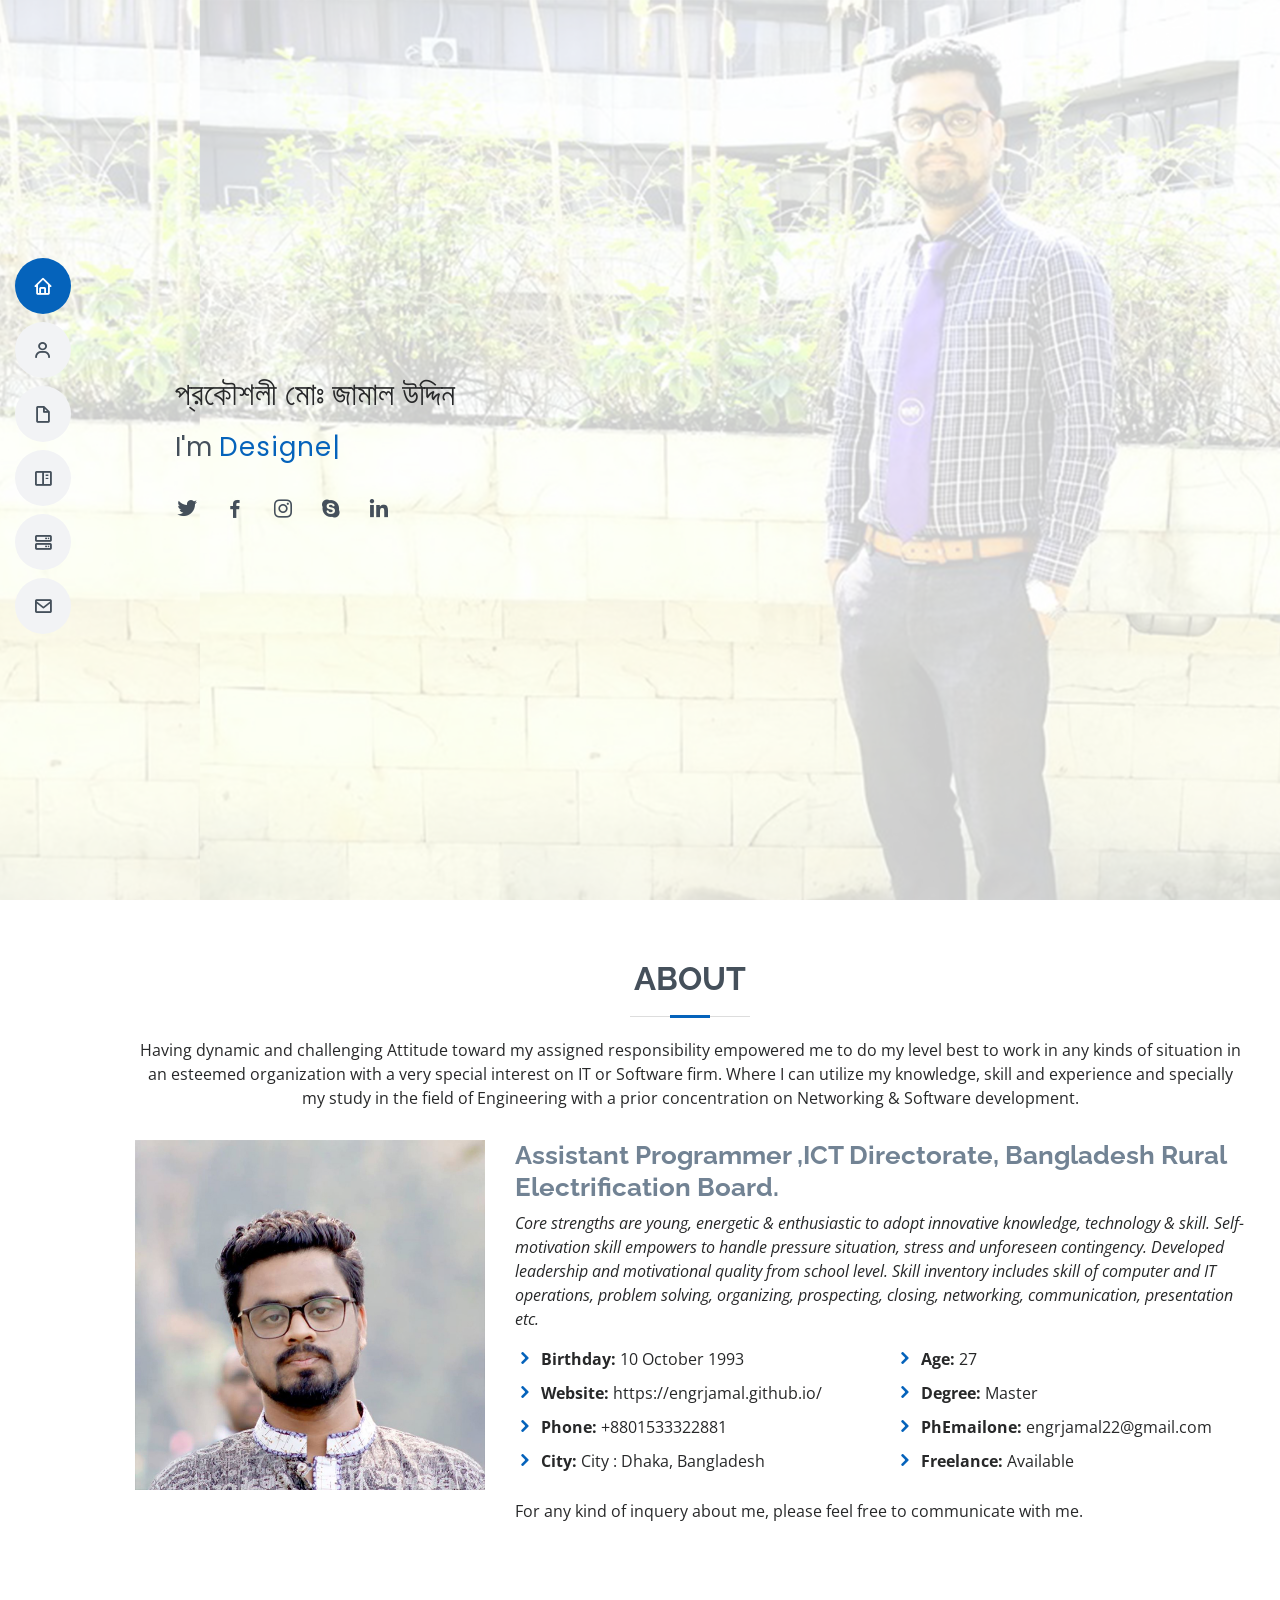
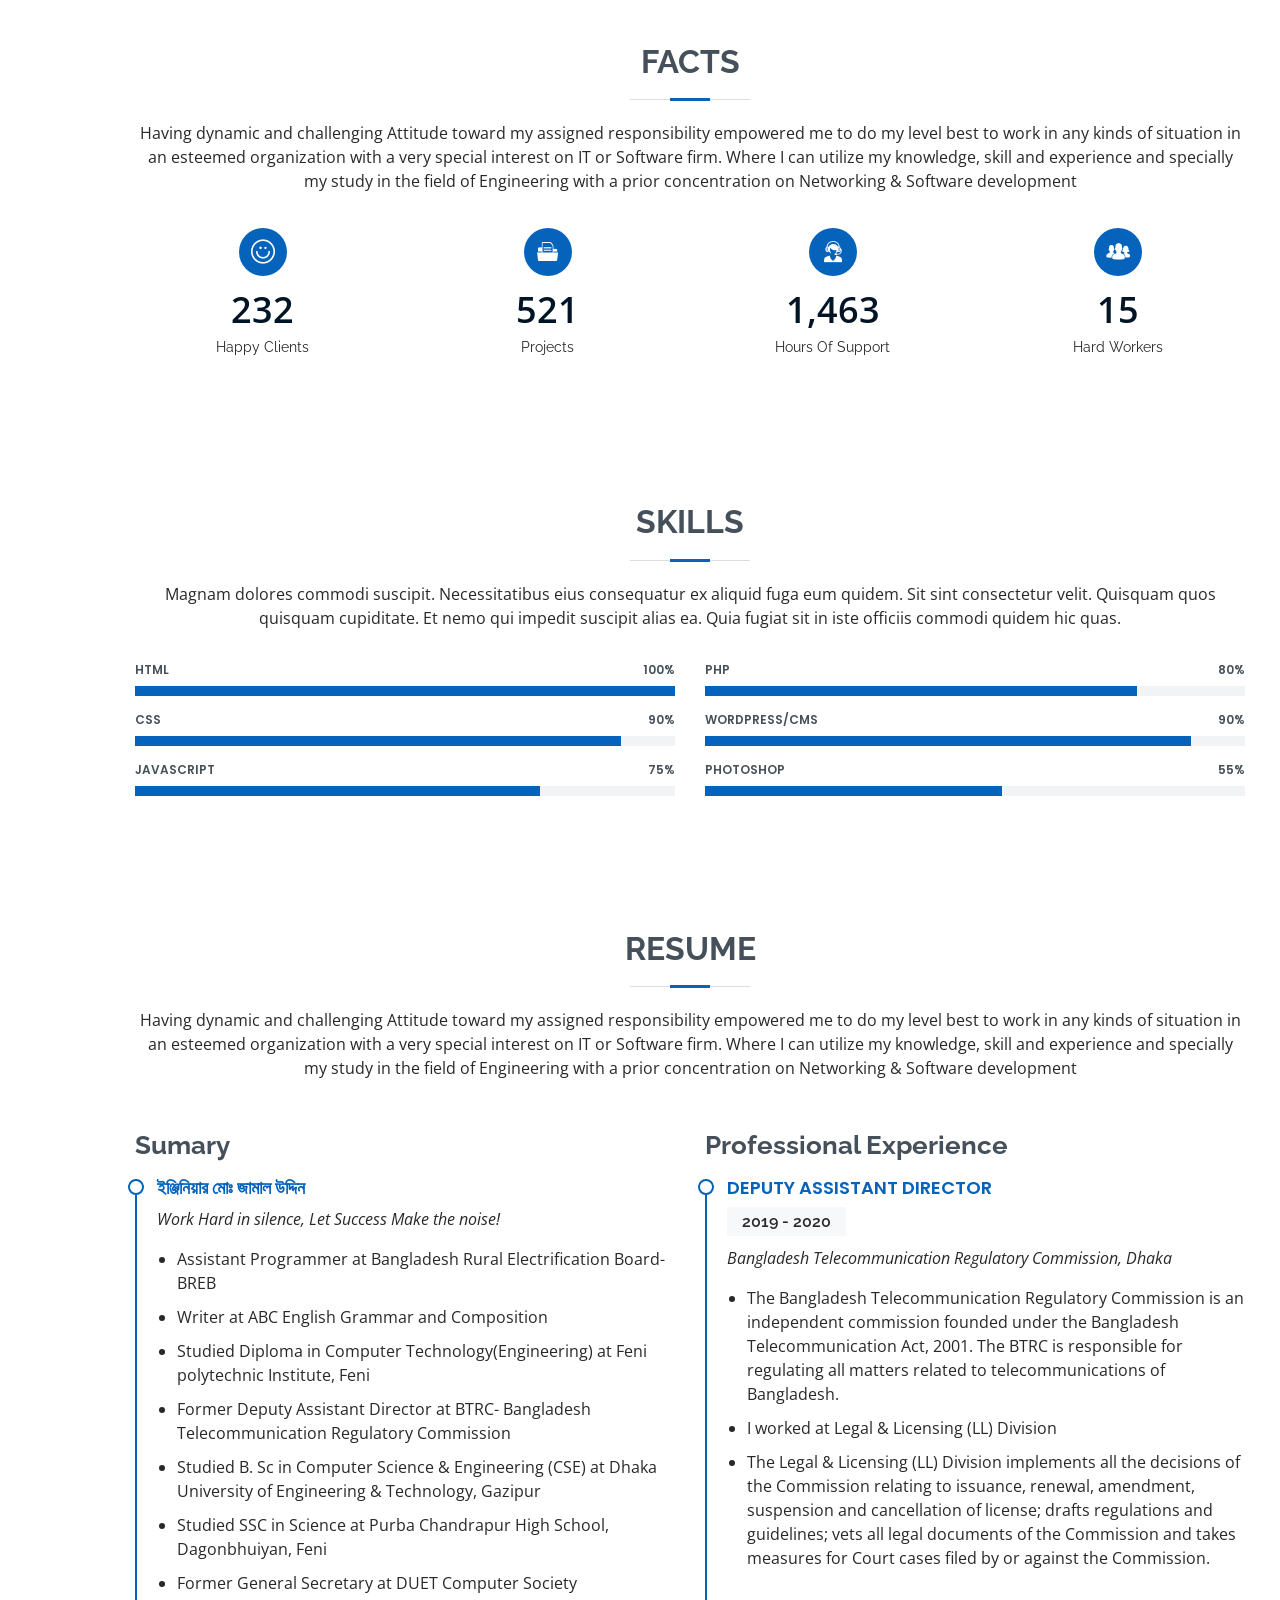
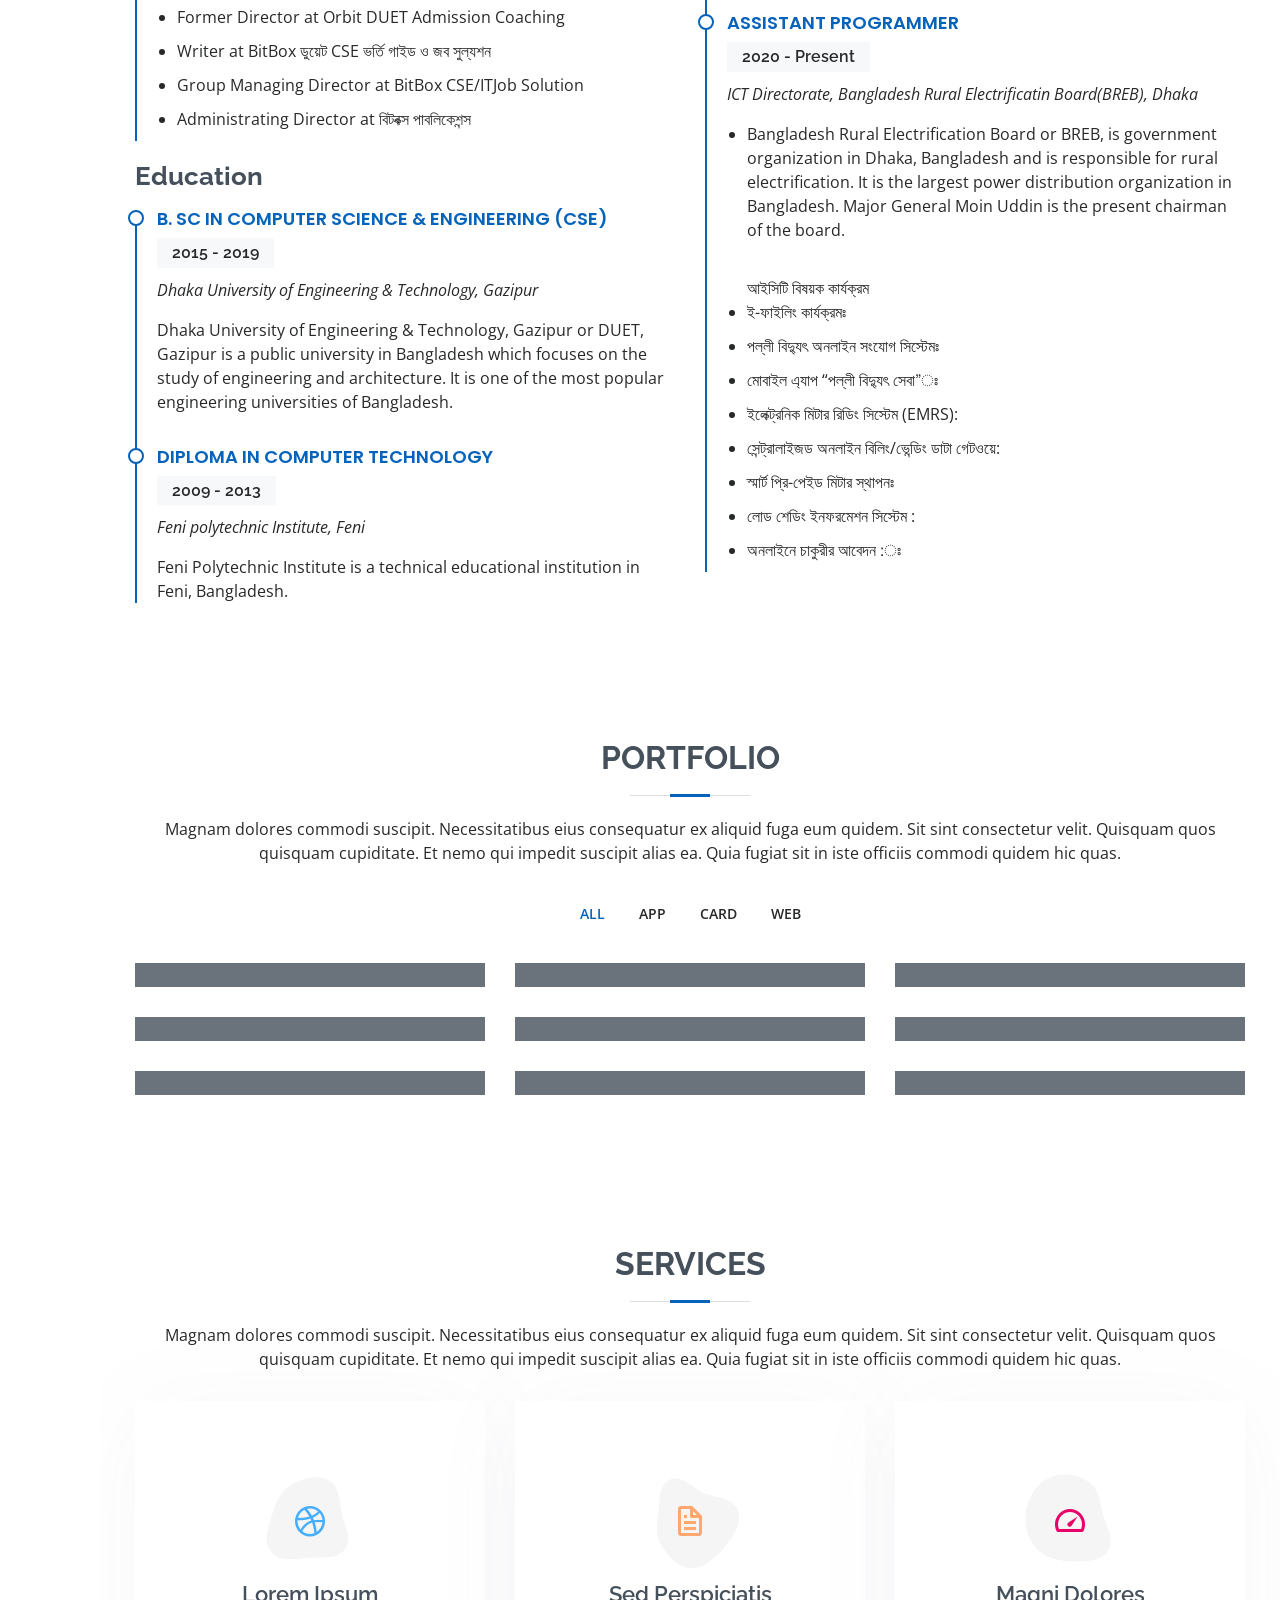
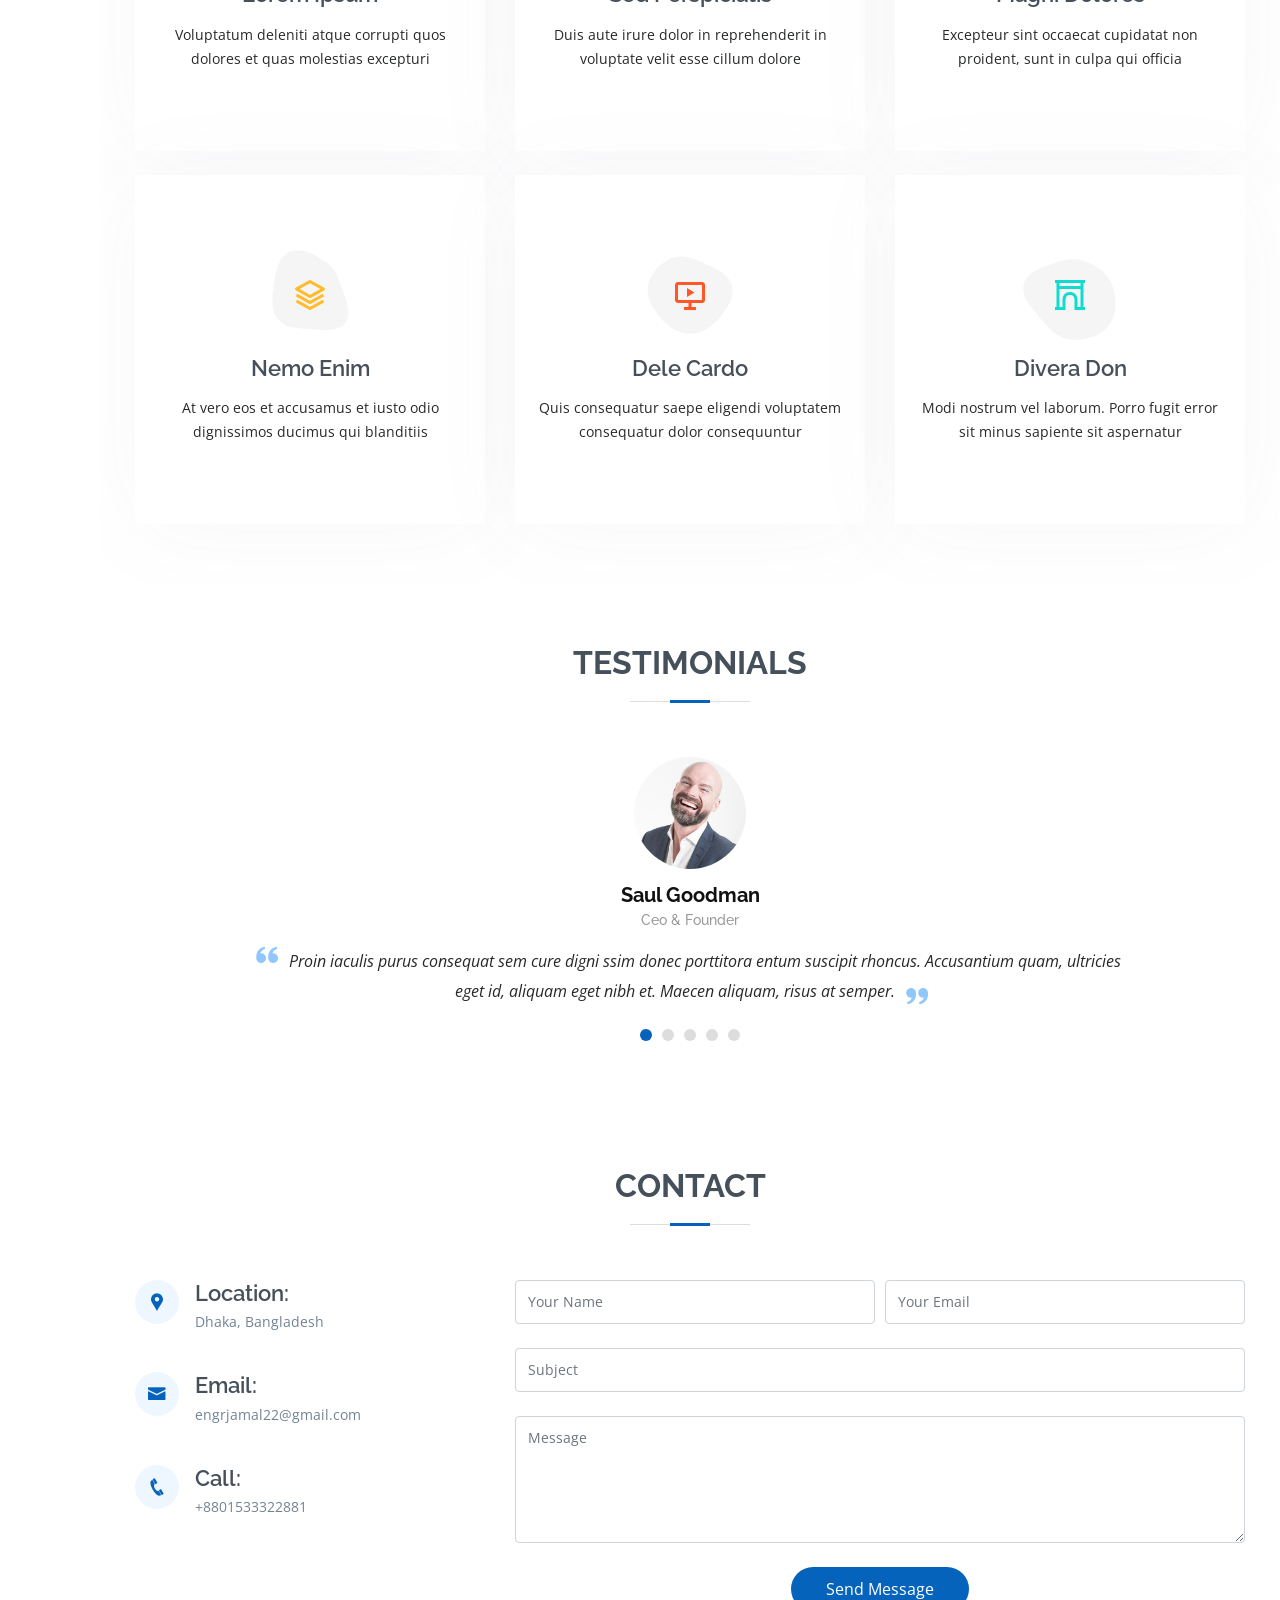
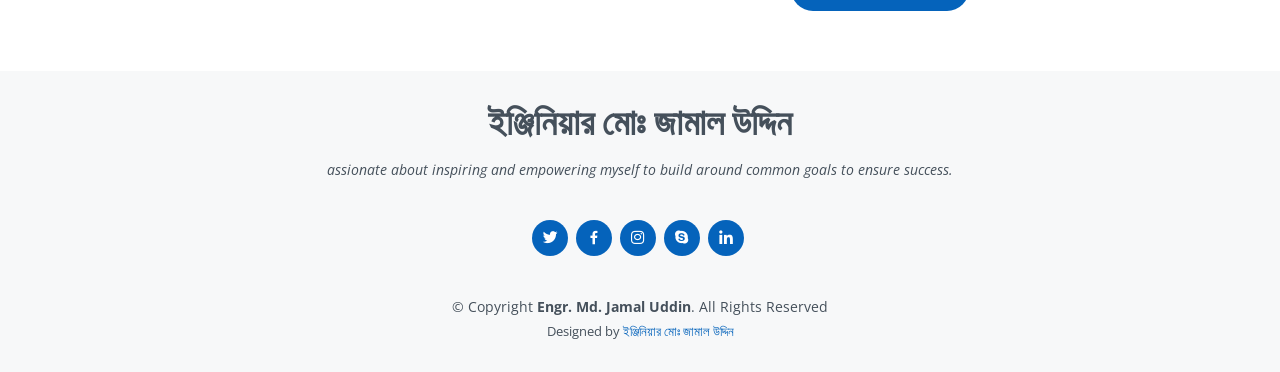
==== index.html @ 448bac13 "Update index.html" ====
<!DOCTYPE html>
<html lang="en">

<head>
  <meta charset="utf-8">
  <meta content="width=device-width, initial-scale=1.0" name="viewport">

  <title>Engr. Md Jamal Uddin</title>
  <meta content="" name="descriptison">
  <meta content="" name="keywords">

  <!-- Favicons -->
  <link href="assets/img/favicon.png" rel="icon">
  <link href="assets/img/apple-touch-icon.png" rel="apple-touch-icon">

  <!-- Google Fonts -->
  <link href="https://fonts.googleapis.com/css?family=Open+Sans:300,300i,400,400i,600,600i,700,700i|Raleway:300,300i,400,400i,500,500i,600,600i,700,700i|Poppins:300,300i,400,400i,500,500i,600,600i,700,700i" rel="stylesheet">

  <!-- Vendor CSS Files -->
  <link href="assets/vendor/bootstrap/css/bootstrap.min.css" rel="stylesheet">
  <link href="assets/vendor/icofont/icofont.min.css" rel="stylesheet">
  <link href="assets/vendor/boxicons/css/boxicons.min.css" rel="stylesheet">
  <link href="assets/vendor/venobox/venobox.css" rel="stylesheet">
  <link href="assets/vendor/owl.carousel/assets/owl.carousel.min.css" rel="stylesheet">
  <link href="assets/vendor/aos/aos.css" rel="stylesheet">

  <!-- Template Main CSS File -->
  <link href="assets/css/style.css" rel="stylesheet">

  <!-- =======================================================
  * Template Name: MyResume - v2.0.0
  * Template URL: https://bootstrapmade.com/free-html-bootstrap-template-my-resume/
  * Author: BootstrapMade.com
  * License: https://bootstrapmade.com/license/
  ======================================================== -->
</head>

<body>

  <!-- ======= Mobile nav toggle button ======= -->
  <button type="button" class="mobile-nav-toggle d-xl-none"><i class="icofont-navigation-menu"></i></button>

  <!-- ======= Header ======= -->
  <header id="header" class="d-flex flex-column justify-content-center">

    <nav class="nav-menu">
      <ul>
        <li class="active"><a href="#hero"><i class="bx bx-home"></i> <span>Home</span></a></li>
        <li><a href="#about"><i class="bx bx-user"></i> <span>About</span></a></li>
        <li><a href="#resume"><i class="bx bx-file-blank"></i> <span>Resume</span></a></li>
        <li><a href="#portfolio"><i class="bx bx-book-content"></i> <span>Portfolio</span></a></li>
        <li><a href="#services"><i class="bx bx-server"></i> <span>Services</span></a></li>
        <li><a href="#contact"><i class="bx bx-envelope"></i> <span>Contact</span></a></li>
      </ul>
    </nav><!-- .nav-menu -->

  </header><!-- End Header -->

  <!-- ======= Hero Section ======= -->
  <section id="hero" class="d-flex flex-column justify-content-center">
    <div class="container" data-aos="zoom-in" data-aos-delay="100">
      <h2>প্রকৌশলী মোঃ জামাল উদ্দিন</h2> 
      <p>I'm <span class="typed" data-typed-items="Designer, Developer, Freelancer, Writer"></span></p>
      <div class="social-links">
        <a href="#" class="twitter"><i class="bx bxl-twitter"></i></a>
        <a href="#" class="facebook"><i class="bx bxl-facebook"></i></a>
        <a href="#" class="instagram"><i class="bx bxl-instagram"></i></a>
        <a href="#" class="google-plus"><i class="bx bxl-skype"></i></a>
        <a href="#" class="linkedin"><i class="bx bxl-linkedin"></i></a>
      </div>
    </div>
  </section><!-- End Hero -->

  <main id="main">

    <!-- ======= About Section ======= -->
    <section id="about" class="about">
      <div class="container" data-aos="fade-up">

        <div class="section-title">
          <h2>About</h2>
          <p>Having dynamic and challenging Attitude toward my assigned responsibility empowered me to do my level best to work in any kinds of situation in an esteemed organization with a very special interest on IT or Software firm. Where I can utilize my knowledge, skill and experience and specially my study in the field of Engineering with a prior concentration on Networking & Software development.</p>
        </div>

        <div class="row">
          <div class="col-lg-4">
            <img src="assets/img/profile-img.jpg" class="img-fluid" alt="">
          </div>
          <div class="col-lg-8 pt-4 pt-lg-0 content">
            <h3>Assistant Programmer ,ICT Directorate, Bangladesh Rural Electrification Board.</h3>
            <p class="font-italic">
              Core strengths are young, energetic & enthusiastic to adopt innovative knowledge, technology & skill. Self-motivation skill empowers to handle pressure situation, stress and unforeseen contingency. Developed leadership and motivational quality from school level. Skill inventory includes skill of computer and IT operations, problem solving, organizing, prospecting, closing, networking, communication, presentation etc.
            </p>
            <div class="row">
              <div class="col-lg-6">
                <ul>
                  <li><i class="icofont-rounded-right"></i> <strong>Birthday:</strong> 10 October 1993</li>
                  <li><i class="icofont-rounded-right"></i> <strong>Website:</strong> https://engrjamal.github.io/</li>
                  <li><i class="icofont-rounded-right"></i> <strong>Phone:</strong> +8801533322881</li>
                  <li><i class="icofont-rounded-right"></i> <strong>City:</strong> City : Dhaka, Bangladesh</li>
                </ul>
              </div>
              <div class="col-lg-6">
                <ul>
                  <li><i class="icofont-rounded-right"></i> <strong>Age:</strong> 27</li>
                  <li><i class="icofont-rounded-right"></i> <strong>Degree:</strong> Master</li>
                  <li><i class="icofont-rounded-right"></i> <strong>PhEmailone:</strong> engrjamal22@gmail.com</li>
                  <li><i class="icofont-rounded-right"></i> <strong>Freelance:</strong> Available</li>
                </ul>
              </div>
            </div>
            <p>
              For any kind of inquery about me, please feel free to communicate with me.
            </p>
          </div>
        </div>

      </div>
    </section><!-- End About Section -->

    <!-- ======= Facts Section ======= -->
    <section id="facts" class="facts">
      <div class="container" data-aos="fade-up">

        <div class="section-title">
          <h2>Facts</h2>
          <p>Having dynamic and challenging Attitude toward my assigned responsibility empowered me to do my level best to work in any kinds of situation in an esteemed organization with a very special interest on IT or Software firm. Where I can utilize my knowledge, skill and experience and specially my study in the field of Engineering with a prior concentration on Networking & Software development</p>
        </div>

        <div class="row">

          <div class="col-lg-3 col-md-6">
            <div class="count-box">
              <i class="icofont-simple-smile"></i>
              <span data-toggle="counter-up">232</span>
              <p>Happy Clients</p>
            </div>
          </div>

          <div class="col-lg-3 col-md-6 mt-5 mt-md-0">
            <div class="count-box">
              <i class="icofont-document-folder"></i>
              <span data-toggle="counter-up">521</span>
              <p>Projects</p>
            </div>
          </div>

          <div class="col-lg-3 col-md-6 mt-5 mt-lg-0">
            <div class="count-box">
              <i class="icofont-live-support"></i>
              <span data-toggle="counter-up">1,463</span>
              <p>Hours Of Support</p>
            </div>
          </div>

          <div class="col-lg-3 col-md-6 mt-5 mt-lg-0">
            <div class="count-box">
              <i class="icofont-users-alt-5"></i>
              <span data-toggle="counter-up">15</span>
              <p>Hard Workers</p>
            </div>
          </div>

        </div>

      </div>
    </section><!-- End Facts Section -->

    <!-- ======= Skills Section ======= -->
    <section id="skills" class="skills section-bg">
      <div class="container" data-aos="fade-up">

        <div class="section-title">
          <h2>Skills</h2>
          <p>Magnam dolores commodi suscipit. Necessitatibus eius consequatur ex aliquid fuga eum quidem. Sit sint consectetur velit. Quisquam quos quisquam cupiditate. Et nemo qui impedit suscipit alias ea. Quia fugiat sit in iste officiis commodi quidem hic quas.</p>
        </div>

        <div class="row skills-content">

          <div class="col-lg-6">

            <div class="progress">
              <span class="skill">HTML <i class="val">100%</i></span>
              <div class="progress-bar-wrap">
                <div class="progress-bar" role="progressbar" aria-valuenow="100" aria-valuemin="0" aria-valuemax="100"></div>
              </div>
            </div>

            <div class="progress">
              <span class="skill">CSS <i class="val">90%</i></span>
              <div class="progress-bar-wrap">
                <div class="progress-bar" role="progressbar" aria-valuenow="90" aria-valuemin="0" aria-valuemax="100"></div>
              </div>
            </div>

            <div class="progress">
              <span class="skill">JavaScript <i class="val">75%</i></span>
              <div class="progress-bar-wrap">
                <div class="progress-bar" role="progressbar" aria-valuenow="75" aria-valuemin="0" aria-valuemax="100"></div>
              </div>
            </div>

          </div>

          <div class="col-lg-6">

            <div class="progress">
              <span class="skill">PHP <i class="val">80%</i></span>
              <div class="progress-bar-wrap">
                <div class="progress-bar" role="progressbar" aria-valuenow="80" aria-valuemin="0" aria-valuemax="100"></div>
              </div>
            </div>

            <div class="progress">
              <span class="skill">WordPress/CMS <i class="val">90%</i></span>
              <div class="progress-bar-wrap">
                <div class="progress-bar" role="progressbar" aria-valuenow="90" aria-valuemin="0" aria-valuemax="100"></div>
              </div>
            </div>

            <div class="progress">
              <span class="skill">Photoshop <i class="val">55%</i></span>
              <div class="progress-bar-wrap">
                <div class="progress-bar" role="progressbar" aria-valuenow="55" aria-valuemin="0" aria-valuemax="100"></div>
              </div>
            </div>

          </div>

        </div>

      </div>
    </section><!-- End Skills Section -->

    <!-- ======= Resume Section ======= -->
    <section id="resume" class="resume">
      <div class="container" data-aos="fade-up">

        <div class="section-title">
          <h2>Resume</h2>
          <p>Having dynamic and challenging Attitude toward my assigned responsibility empowered me to do my level best to work in any kinds of situation in an esteemed organization with a very special interest on IT or Software firm. Where I can utilize my knowledge, skill and experience and specially my study in the field of Engineering with a prior concentration on Networking & Software development</p>
        </div>

        <div class="row">
          <div class="col-lg-6">
            <h3 class="resume-title">Sumary</h3>
            <div class="resume-item pb-0">
              <h4>ইঞ্জিনিয়ার মোঃ জামাল উদ্দিন</h4> 
              <p><em>Work Hard in silence, Let Success Make the noise!</em></p>
              <ul>
                <li>Assistant Programmer at Bangladesh Rural Electrification Board-BREB</li>
                <li>Writer at ABC English Grammar and Composition</li>
                <li>Studied Diploma in  Computer Technology(Engineering)  at Feni polytechnic Institute, Feni</li>
				  <li>Former Deputy Assistant Director at BTRC- Bangladesh Telecommunication Regulatory Commission</li>
                <li>Studied B. Sc in Computer Science & Engineering (CSE) at Dhaka University of Engineering & Technology, Gazipur</li>
				    <li>Studied SSC in  Science  at Purba Chandrapur High School, Dagonbhuiyan, Feni</li>
                <li>Former General Secretary at DUET Computer Society</li>
				  <li>Former Director at Orbit DUET Admission Coaching</li>
				  <li>Writer at BitBox ডুয়েট CSE ভর্তি গাইড ও জব সুল্যশন</li>
                <li>Group Managing Director at BitBox CSE/ITJob Solution</li>
                <li>Administrating Director at বিটবক্স পাবলিকেশন্স</li>
              </ul>
            </div>

            <h3 class="resume-title">Education</h3>
            <div class="resume-item">
              <h4>B. Sc in Computer Science & Engineering (CSE) </h4>
              <h5>2015 - 2019</h5>
              <p><em>Dhaka University of Engineering & Technology, Gazipur</em></p>
              <p>Dhaka University of Engineering & Technology, Gazipur or DUET, Gazipur is a public university in Bangladesh which focuses on the study of engineering and architecture. It is one of the most popular engineering universities of Bangladesh.</p>
            </div>
            <div class="resume-item">
              <h4>Diploma in  Computer Technology</h4>
              <h5>2009 - 2013</h5>
              <p><em>Feni polytechnic Institute, Feni</em></p>
              <p>Feni Polytechnic Institute is a technical educational institution in Feni, Bangladesh.</p>
            </div>
          </div>
          <div class="col-lg-6">
            <h3 class="resume-title">Professional Experience</h3>
            <div class="resume-item">
              <h4>Deputy Assistant Director</h4>
              <h5>2019 - 2020</h5>
              <p><em>Bangladesh Telecommunication Regulatory Commission, Dhaka </em></p>
              <ul>
                <li>The Bangladesh Telecommunication Regulatory Commission is an independent commission founded under the Bangladesh Telecommunication Act, 2001. The BTRC is responsible for regulating all matters related to telecommunications of Bangladesh.</li>
                <li>I worked at Legal & Licensing (LL) Division </li>
                <li>The Legal & Licensing (LL) Division implements all the decisions of the Commission relating to issuance, renewal, amendment, suspension and cancellation of license; drafts regulations and guidelines; vets all legal documents of the Commission and takes measures for Court cases filed by or against the Commission.</li>
               
              </ul>
            </div>
            <div class="resume-item">
              <h4>Assistant Programmer</h4>
              <h5>2020 - Present</h5>
              <p><em>ICT Directorate, Bangladesh Rural Electrificatin Board(BREB), Dhaka</em></p>
              <ul>
                <li>Bangladesh Rural Electrification Board or BREB, is government organization in Dhaka, Bangladesh and is responsible for rural electrification. It is the largest power distribution organization in Bangladesh. Major General Moin Uddin is the present chairman of the board.</li>
               <br>আইসিটি বিষয়ক কার্যক্রম
                <li>ই-ফাইলিং কার্যক্রমঃ</li>
                <li>পল্লী বিদ্যুৎ অনলাইন সংযোগ সিস্টেমঃ</li>
				  <li>মোবাইল এ্যাপ “পল্লী বিদ্যুৎ সেবা”ঃ</li>
                <li>ইলেক্ট্রনিক মিটার রিডিং সিস্টেম (EMRS):</li>
				  <li>সেন্ট্রালাইজড অনলাইন বিলিং/ভেন্ডিং ডাটা গেটওয়ে:</li>
                <li>স্মার্ট প্রি-পেইড মিটার স্থাপনঃ </li>
				  <li>লোড শেডিং ইনফরমেশন সিস্টেম :</li>
                <li>অনলাইনে চাকুরীর আবেদন :ঃ</li>
              </ul>
            </div>
          </div>
        </div>

      </div>
    </section><!-- End Resume Section -->

    <!-- ======= Portfolio Section ======= -->
    <section id="portfolio" class="portfolio section-bg">
      <div class="container" data-aos="fade-up">

        <div class="section-title">
          <h2>Portfolio</h2>
          <p>Magnam dolores commodi suscipit. Necessitatibus eius consequatur ex aliquid fuga eum quidem. Sit sint consectetur velit. Quisquam quos quisquam cupiditate. Et nemo qui impedit suscipit alias ea. Quia fugiat sit in iste officiis commodi quidem hic quas.</p>
        </div>

        <div class="row">
          <div class="col-lg-12 d-flex justify-content-center" data-aos="fade-up" data-aos-delay="100">
            <ul id="portfolio-flters">
              <li data-filter="*" class="filter-active">All</li>
              <li data-filter=".filter-app">App</li>
              <li data-filter=".filter-card">Card</li>
              <li data-filter=".filter-web">Web</li>
            </ul>
          </div>
        </div>

        <div class="row portfolio-container" data-aos="fade-up" data-aos-delay="200">

          <div class="col-lg-4 col-md-6 portfolio-item filter-app">
            <div class="portfolio-wrap">
              <img src="assets/img/portfolio/portfolio-1.jpg" class="img-fluid" alt="">
              <div class="portfolio-info">
                <h4>App 1</h4>
                <p>App</p>
                <div class="portfolio-links">
                  <a href="assets/img/portfolio/portfolio-1.jpg" data-gall="portfolioGallery" class="venobox" title="App 1"><i class="bx bx-plus"></i></a>
                  <a href="portfolio-details.html" data-gall="portfolioDetailsGallery" data-vbtype="iframe" class="venobox" title="Portfolio Details"><i class="bx bx-link"></i></a>
                </div>
              </div>
            </div>
          </div>

          <div class="col-lg-4 col-md-6 portfolio-item filter-web">
            <div class="portfolio-wrap">
              <img src="assets/img/portfolio/portfolio-2.jpg" class="img-fluid" alt="">
              <div class="portfolio-info">
                <h4>Web 3</h4>
                <p>Web</p>
                <div class="portfolio-links">
                  <a href="assets/img/portfolio/portfolio-2.jpg" data-gall="portfolioGallery" class="venobox" title="Web 3"><i class="bx bx-plus"></i></a>
                  <a href="portfolio-details.html" data-gall="portfolioDetailsGallery" data-vbtype="iframe" class="venobox" title="Portfolio Details"><i class="bx bx-link"></i></a>
                </div>
              </div>
            </div>
          </div>

          <div class="col-lg-4 col-md-6 portfolio-item filter-app">
            <div class="portfolio-wrap">
              <img src="assets/img/portfolio/portfolio-3.jpg" class="img-fluid" alt="">
              <div class="portfolio-info">
                <h4>App 2</h4>
                <p>App</p>
                <div class="portfolio-links">
                  <a href="assets/img/portfolio/portfolio-3.jpg" data-gall="portfolioGallery" class="venobox" title="App 2"><i class="bx bx-plus"></i></a>
                  <a href="portfolio-details.html" data-gall="portfolioDetailsGallery" data-vbtype="iframe" class="venobox" title="Portfolio Details"><i class="bx bx-link"></i></a>
                </div>
              </div>
            </div>
          </div>

          <div class="col-lg-4 col-md-6 portfolio-item filter-card">
            <div class="portfolio-wrap">
              <img src="assets/img/portfolio/portfolio-4.jpg" class="img-fluid" alt="">
              <div class="portfolio-info">
                <h4>Card 2</h4>
                <p>Card</p>
                <div class="portfolio-links">
                  <a href="assets/img/portfolio/portfolio-4.jpg" data-gall="portfolioGallery" class="venobox" title="Card 2"><i class="bx bx-plus"></i></a>
                  <a href="portfolio-details.html" data-gall="portfolioDetailsGallery" data-vbtype="iframe" class="venobox" title="Portfolio Details"><i class="bx bx-link"></i></a>
                </div>
              </div>
            </div>
          </div>

          <div class="col-lg-4 col-md-6 portfolio-item filter-web">
            <div class="portfolio-wrap">
              <img src="assets/img/portfolio/portfolio-5.jpg" class="img-fluid" alt="">
              <div class="portfolio-info">
                <h4>Web 2</h4>
                <p>Web</p>
                <div class="portfolio-links">
                  <a href="assets/img/portfolio/portfolio-5.jpg" data-gall="portfolioGallery" class="venobox" title="Web 2"><i class="bx bx-plus"></i></a>
                  <a href="portfolio-details.html" data-gall="portfolioDetailsGallery" data-vbtype="iframe" class="venobox" title="Portfolio Details"><i class="bx bx-link"></i></a>
                </div>
              </div>
            </div>
          </div>

          <div class="col-lg-4 col-md-6 portfolio-item filter-app">
            <div class="portfolio-wrap">
              <img src="assets/img/portfolio/portfolio-6.jpg" class="img-fluid" alt="">
              <div class="portfolio-info">
                <h4>App 3</h4>
                <p>App</p>
                <div class="portfolio-links">
                  <a href="assets/img/portfolio/portfolio-6.jpg" data-gall="portfolioGallery" class="venobox" title="App 3"><i class="bx bx-plus"></i></a>
                  <a href="portfolio-details.html" data-gall="portfolioDetailsGallery" data-vbtype="iframe" class="venobox" title="Portfolio Details"><i class="bx bx-link"></i></a>
                </div>
              </div>
            </div>
          </div>

          <div class="col-lg-4 col-md-6 portfolio-item filter-card">
            <div class="portfolio-wrap">
              <img src="assets/img/portfolio/portfolio-7.jpg" class="img-fluid" alt="">
              <div class="portfolio-info">
                <h4>Card 1</h4>
                <p>Card</p>
                <div class="portfolio-links">
                  <a href="assets/img/portfolio/portfolio-7.jpg" data-gall="portfolioGallery" class="venobox" title="Card 1"><i class="bx bx-plus"></i></a>
                  <a href="portfolio-details.html" data-gall="portfolioDetailsGallery" data-vbtype="iframe" class="venobox" title="Portfolio Details"><i class="bx bx-link"></i></a>
                </div>
              </div>
            </div>
          </div>

          <div class="col-lg-4 col-md-6 portfolio-item filter-card">
            <div class="portfolio-wrap">
              <img src="assets/img/portfolio/portfolio-8.jpg" class="img-fluid" alt="">
              <div class="portfolio-info">
                <h4>Card 3</h4>
                <p>Card</p>
                <div class="portfolio-links">
                  <a href="assets/img/portfolio/portfolio-8.jpg" data-gall="portfolioGallery" class="venobox" title="Card 3"><i class="bx bx-plus"></i></a>
                  <a href="portfolio-details.html" data-gall="portfolioDetailsGallery" data-vbtype="iframe" class="venobox" title="Portfolio Details"><i class="bx bx-link"></i></a>
                </div>
              </div>
            </div>
          </div>

          <div class="col-lg-4 col-md-6 portfolio-item filter-web">
            <div class="portfolio-wrap">
              <img src="assets/img/portfolio/portfolio-9.jpg" class="img-fluid" alt="">
              <div class="portfolio-info">
                <h4>Web 3</h4>
                <p>Web</p>
                <div class="portfolio-links">
                  <a href="assets/img/portfolio/portfolio-9.jpg" data-gall="portfolioGallery" class="venobox" title="Web 3"><i class="bx bx-plus"></i></a>
                  <a href="portfolio-details.html" data-gall="portfolioDetailsGallery" data-vbtype="iframe" class="venobox" title="Portfolio Details"><i class="bx bx-link"></i></a>
                </div>
              </div>
            </div>
          </div>

        </div>

      </div>
    </section><!-- End Portfolio Section -->

    <!-- ======= Services Section ======= -->
    <section id="services" class="services">
      <div class="container" data-aos="fade-up">

        <div class="section-title">
          <h2>Services</h2>
          <p>Magnam dolores commodi suscipit. Necessitatibus eius consequatur ex aliquid fuga eum quidem. Sit sint consectetur velit. Quisquam quos quisquam cupiditate. Et nemo qui impedit suscipit alias ea. Quia fugiat sit in iste officiis commodi quidem hic quas.</p>
        </div>

        <div class="row">

          <div class="col-lg-4 col-md-6 d-flex align-items-stretch" data-aos="zoom-in" data-aos-delay="100">
            <div class="icon-box iconbox-blue">
              <div class="icon">
                <svg width="100" height="100" viewBox="0 0 600 600" xmlns="http://www.w3.org/2000/svg">
                  <path stroke="none" stroke-width="0" fill="#f5f5f5" d="M300,521.0016835830174C376.1290562159157,517.8887921683347,466.0731472004068,529.7835943286574,510.70327084640275,468.03025145048787C554.3714126377745,407.6079735673963,508.03601936045806,328.9844924480964,491.2728898941984,256.3432110539036C474.5976632858925,184.082847569629,479.9380746630129,96.60480741107993,416.23090153303,58.64404602377083C348.86323505073057,18.502131276798302,261.93793281208167,40.57373210992963,193.5410806939664,78.93577620505333C130.42746243093433,114.334589627462,98.30271207620316,179.96522072025542,76.75703585869454,249.04625023123273C51.97151888228291,328.5150500222984,13.704378332031375,421.85034740162234,66.52175969318436,486.19268352777647C119.04800174914682,550.1803526380478,217.28368757567262,524.383925680826,300,521.0016835830174"></path>
                </svg>
                <i class="bx bxl-dribbble"></i>
              </div>
              <h4><a href="">Lorem Ipsum</a></h4>
              <p>Voluptatum deleniti atque corrupti quos dolores et quas molestias excepturi</p>
            </div>
          </div>

          <div class="col-lg-4 col-md-6 d-flex align-items-stretch mt-4 mt-md-0" data-aos="zoom-in" data-aos-delay="200">
            <div class="icon-box iconbox-orange ">
              <div class="icon">
                <svg width="100" height="100" viewBox="0 0 600 600" xmlns="http://www.w3.org/2000/svg">
                  <path stroke="none" stroke-width="0" fill="#f5f5f5" d="M300,582.0697525312426C382.5290701553225,586.8405444964366,449.9789794690241,525.3245884688669,502.5850820975895,461.55621195738473C556.606425686781,396.0723002908107,615.8543463187945,314.28637112970534,586.6730223649479,234.56875336149918C558.9533121215079,158.8439757836574,454.9685369536778,164.00468322053177,381.49747125262974,130.76875717737553C312.15926192815925,99.40240125094834,248.97055460311594,18.661163978235184,179.8680185752513,50.54337015887873C110.5421016452524,82.52863877960104,119.82277516462835,180.83849132639028,109.12597500060166,256.43424936330496C100.08760227029461,320.3096726198365,92.17705696193138,384.0621239912766,124.79988738764834,439.7174275375508C164.83382741302287,508.01625554203684,220.96474134820875,577.5009287672846,300,582.0697525312426"></path>
                </svg>
                <i class="bx bx-file"></i>
              </div>
              <h4><a href="">Sed Perspiciatis</a></h4>
              <p>Duis aute irure dolor in reprehenderit in voluptate velit esse cillum dolore</p>
            </div>
          </div>

          <div class="col-lg-4 col-md-6 d-flex align-items-stretch mt-4 mt-lg-0" data-aos="zoom-in" data-aos-delay="300">
            <div class="icon-box iconbox-pink">
              <div class="icon">
                <svg width="100" height="100" viewBox="0 0 600 600" xmlns="http://www.w3.org/2000/svg">
                  <path stroke="none" stroke-width="0" fill="#f5f5f5" d="M300,541.5067337569781C382.14930387511276,545.0595476570109,479.8736841581634,548.3450877840088,526.4010558755058,480.5488172755941C571.5218469581645,414.80211281144784,517.5187510058486,332.0715597781072,496.52539010469104,255.14436215662573C477.37192572678356,184.95920475031193,473.57363656557914,105.61284051026155,413.0603344069578,65.22779650032875C343.27470386102294,18.654635553484475,251.2091493199835,5.337323636656869,175.0934190732945,40.62881213300186C97.87086631185822,76.43348514350839,51.98124368387456,156.15599469081315,36.44837278890362,239.84606092416172C21.716077023791087,319.22268207091537,43.775223500013084,401.1760424656574,96.891909868211,461.97329694683043C147.22146801428983,519.5804099606455,223.5754009179313,538.201503339737,300,541.5067337569781"></path>
                </svg>
                <i class="bx bx-tachometer"></i>
              </div>
              <h4><a href="">Magni Dolores</a></h4>
              <p>Excepteur sint occaecat cupidatat non proident, sunt in culpa qui officia</p>
            </div>
          </div>

          <div class="col-lg-4 col-md-6 d-flex align-items-stretch mt-4" data-aos="zoom-in" data-aos-delay="100">
            <div class="icon-box iconbox-yellow">
              <div class="icon">
                <svg width="100" height="100" viewBox="0 0 600 600" xmlns="http://www.w3.org/2000/svg">
                  <path stroke="none" stroke-width="0" fill="#f5f5f5" d="M300,503.46388370962813C374.79870501325706,506.71871716319447,464.8034551963731,527.1746412648533,510.4981551193396,467.86667711651364C555.9287308511215,408.9015244558933,512.6030010748507,327.5744911775523,490.211057578863,256.5855673507754C471.097692560561,195.9906835881958,447.69079081568157,138.11976852964426,395.19560036434837,102.3242989838813C329.3053358748298,57.3949838291264,248.02791733380457,8.279543830951368,175.87071277845988,42.242879143198664C103.41431057327972,76.34704239035025,93.79494320519305,170.9812938413882,81.28167332365135,250.07896920659033C70.17666984294237,320.27484674793965,64.84698225790005,396.69656628748305,111.28512138212992,450.4950937839243C156.20124167950087,502.5303643271138,231.32542653798444,500.4755392045468,300,503.46388370962813"></path>
                </svg>
                <i class="bx bx-layer"></i>
              </div>
              <h4><a href="">Nemo Enim</a></h4>
              <p>At vero eos et accusamus et iusto odio dignissimos ducimus qui blanditiis</p>
            </div>
          </div>

          <div class="col-lg-4 col-md-6 d-flex align-items-stretch mt-4" data-aos="zoom-in" data-aos-delay="200">
            <div class="icon-box iconbox-red">
              <div class="icon">
                <svg width="100" height="100" viewBox="0 0 600 600" xmlns="http://www.w3.org/2000/svg">
                  <path stroke="none" stroke-width="0" fill="#f5f5f5" d="M300,532.3542879108572C369.38199826031484,532.3153073249985,429.10787420159085,491.63046689027357,474.5244479745417,439.17860296908856C522.8885846962883,383.3225815378663,569.1668002868075,314.3205725914397,550.7432151929288,242.7694973846089C532.6665558377875,172.5657663291529,456.2379748765914,142.6223662098291,390.3689995646985,112.34683881706744C326.66090330228417,83.06452184765237,258.84405631176094,53.51806209861945,193.32584062364296,78.48882559362697C121.61183558270385,105.82097193414197,62.805066853699245,167.19869350419734,48.57481801355237,242.6138429142374C34.843463184063346,315.3850353017275,76.69343916112496,383.4422959591041,125.22947124332185,439.3748458443577C170.7312796277747,491.8107796887764,230.57421082200815,532.3932930995766,300,532.3542879108572"></path>
                </svg>
                <i class="bx bx-slideshow"></i>
              </div>
              <h4><a href="">Dele Cardo</a></h4>
              <p>Quis consequatur saepe eligendi voluptatem consequatur dolor consequuntur</p>
            </div>
          </div>

          <div class="col-lg-4 col-md-6 d-flex align-items-stretch mt-4" data-aos="zoom-in" data-aos-delay="300">
            <div class="icon-box iconbox-teal">
              <div class="icon">
                <svg width="100" height="100" viewBox="0 0 600 600" xmlns="http://www.w3.org/2000/svg">
                  <path stroke="none" stroke-width="0" fill="#f5f5f5" d="M300,566.797414625762C385.7384707136149,576.1784315230908,478.7894351017131,552.8928747891023,531.9192734346935,484.94944893311C584.6109503024035,417.5663521118492,582.489472248146,322.67544863468447,553.9536738515405,242.03673114598146C529.1557734026468,171.96086150256528,465.24506316201064,127.66468636344209,395.9583748389544,100.7403814666027C334.2173773831606,76.7482773500951,269.4350130405921,84.62216499799875,207.1952322260088,107.2889140133804C132.92018162631612,134.33871894543012,41.79353780512637,160.00259165414826,22.644507872594943,236.69541883565114C3.319112789854554,314.0945973066697,72.72355303640163,379.243833228382,124.04198916343866,440.3218312028393C172.9286146004772,498.5055451809895,224.45579914871206,558.5317968840102,300,566.797414625762"></path>
                </svg>
                <i class="bx bx-arch"></i>
              </div>
              <h4><a href="">Divera Don</a></h4>
              <p>Modi nostrum vel laborum. Porro fugit error sit minus sapiente sit aspernatur</p>
            </div>
          </div>

        </div>

      </div>
    </section><!-- End Services Section -->

    <!-- ======= Testimonials Section ======= -->
    <section id="testimonials" class="testimonials section-bg">
      <div class="container" data-aos="fade-up">

        <div class="section-title">
          <h2>Testimonials</h2>
        </div>

        <div class="owl-carousel testimonials-carousel" data-aos="zoom-in" data-aos-delay="100">

          <div class="testimonial-item">
            <img src="assets/img/testimonials/testimonials-1.jpg" class="testimonial-img" alt="">
            <h3>Saul Goodman</h3>
            <h4>Ceo &amp; Founder</h4>
            <p>
              <i class="bx bxs-quote-alt-left quote-icon-left"></i>
              Proin iaculis purus consequat sem cure digni ssim donec porttitora entum suscipit rhoncus. Accusantium quam, ultricies eget id, aliquam eget nibh et. Maecen aliquam, risus at semper.
              <i class="bx bxs-quote-alt-right quote-icon-right"></i>
            </p>
          </div>

          <div class="testimonial-item">
            <img src="assets/img/testimonials/testimonials-2.jpg" class="testimonial-img" alt="">
            <h3>Sara Wilsson</h3>
            <h4>Designer</h4>
            <p>
              <i class="bx bxs-quote-alt-left quote-icon-left"></i>
              Export tempor illum tamen malis malis eram quae irure esse labore quem cillum quid cillum eram malis quorum velit fore eram velit sunt aliqua noster fugiat irure amet legam anim culpa.
              <i class="bx bxs-quote-alt-right quote-icon-right"></i>
            </p>
          </div>

          <div class="testimonial-item">
            <img src="assets/img/testimonials/testimonials-3.jpg" class="testimonial-img" alt="">
            <h3>Jena Karlis</h3>
            <h4>Store Owner</h4>
            <p>
              <i class="bx bxs-quote-alt-left quote-icon-left"></i>
              Enim nisi quem export duis labore cillum quae magna enim sint quorum nulla quem veniam duis minim tempor labore quem eram duis noster aute amet eram fore quis sint minim.
              <i class="bx bxs-quote-alt-right quote-icon-right"></i>
            </p>
          </div>

          <div class="testimonial-item">
            <img src="assets/img/testimonials/testimonials-4.jpg" class="testimonial-img" alt="">
            <h3>Matt Brandon</h3>
            <h4>Freelancer</h4>
            <p>
              <i class="bx bxs-quote-alt-left quote-icon-left"></i>
              Fugiat enim eram quae cillum dolore dolor amet nulla culpa multos export minim fugiat minim velit minim dolor enim duis veniam ipsum anim magna sunt elit fore quem dolore labore illum veniam.
              <i class="bx bxs-quote-alt-right quote-icon-right"></i>
            </p>
          </div>

          <div class="testimonial-item">
            <img src="assets/img/testimonials/testimonials-5.jpg" class="testimonial-img" alt="">
            <h3>John Larson</h3>
            <h4>Entrepreneur</h4>
            <p>
              <i class="bx bxs-quote-alt-left quote-icon-left"></i>
              Quis quorum aliqua sint quem legam fore sunt eram irure aliqua veniam tempor noster veniam enim culpa labore duis sunt culpa nulla illum cillum fugiat legam esse veniam culpa fore nisi cillum quid.
              <i class="bx bxs-quote-alt-right quote-icon-right"></i>
            </p>
          </div>

        </div>

      </div>
    </section><!-- End Testimonials Section -->

    <!-- ======= Contact Section ======= -->
    <section id="contact" class="contact">
      <div class="container" data-aos="fade-up">

        <div class="section-title">
          <h2>Contact</h2>
        </div>

        <div class="row mt-1">

          <div class="col-lg-4">
            <div class="info">
              <div class="address">
                <i class="icofont-google-map"></i>
                <h4>Location:</h4>
                <p>Dhaka, Bangladesh</p>
              </div>

              <div class="email">
                <i class="icofont-envelope"></i>
                <h4>Email:</h4>
                <p>engrjamal22@gmail.com</p>
              </div>

              <div class="phone">
                <i class="icofont-phone"></i>
                <h4>Call:</h4>
                <p>+8801533322881</p>
              </div>

            </div>

          </div>

          <div class="col-lg-8 mt-5 mt-lg-0">

            <form action="forms/contact.php" method="post" role="form" class="php-email-form">
              <div class="form-row">
                <div class="col-md-6 form-group">
                  <input type="text" name="name" class="form-control" id="name" placeholder="Your Name" data-rule="minlen:4" data-msg="Please enter at least 4 chars" />
                  <div class="validate"></div>
                </div>
                <div class="col-md-6 form-group">
                  <input type="email" class="form-control" name="email" id="email" placeholder="Your Email" data-rule="email" data-msg="Please enter a valid email" />
                  <div class="validate"></div>
                </div>
              </div>
              <div class="form-group">
                <input type="text" class="form-control" name="subject" id="subject" placeholder="Subject" data-rule="minlen:4" data-msg="Please enter at least 8 chars of subject" />
                <div class="validate"></div>
              </div>
              <div class="form-group">
                <textarea class="form-control" name="message" rows="5" data-rule="required" data-msg="Please write something for us" placeholder="Message"></textarea>
                <div class="validate"></div>
              </div>
              <div class="mb-3">
                <div class="loading">Loading</div>
                <div class="error-message"></div>
                <div class="sent-message">Your message has been sent. Thank you!</div>
              </div>
              <div class="text-center"><button type="submit">Send Message</button></div>
            </form>

          </div>

        </div>

      </div>
    </section><!-- End Contact Section -->

  </main><!-- End #main -->

  <!-- ======= Footer ======= -->
  <footer id="footer">
    <div class="container">
      <h3>ইঞ্জিনিয়ার মোঃ জামাল উদ্দিন</h3>
      <p>assionate about inspiring and empowering myself to build around common goals to ensure success. </p> 
      <div class="social-links">
        <a href="#" class="twitter"><i class="bx bxl-twitter"></i></a>
        <a href="https://www.facebook.com/engrmdjamaluddin22" class="facebook"><i class="bx bxl-facebook"></i></a>
        <a href="#" class="instagram"><i class="bx bxl-instagram"></i></a>
        <a href="#" class="google-plus"><i class="bx bxl-skype"></i></a>
        <a href="https://www.linkedin.com/in/engr-md-jamal-uddin/" class="linkedin"><i class="bx bxl-linkedin"></i></a>
      </div>
      <div class="copyright">
        &copy; Copyright <strong><span>Engr. Md. Jamal Uddin</span></strong>. All Rights Reserved
      </div>
      <div class="credits">
        <!-- All the links in the footer should remain intact. -->
        <!-- You can delete the links only if you purchased the pro version. -->
        <!-- Licensing information: [license-url] -->
        <!-- Purchase the pro version with working PHP/AJAX contact form: https://bootstrapmade.com/free-html-bootstrap-template-my-resume/ -->
        Designed by <a href="https://www.facebook.com/engrmdjamaluddin22">ইঞ্জিনিয়ার মোঃ জামাল উদ্দিন</a>
      </div>
    </div>
  </footer><!-- End Footer -->

  <a href="#" class="back-to-top"><i class="bx bx-up-arrow-alt"></i></a>
  <div id="preloader"></div>

  <!-- Vendor JS Files -->
  <script src="assets/vendor/jquery/jquery.min.js"></script>
  <script src="assets/vendor/bootstrap/js/bootstrap.bundle.min.js"></script>
  <script src="assets/vendor/jquery.easing/jquery.easing.min.js"></script>
  <script src="assets/vendor/php-email-form/validate.js"></script>
  <script src="assets/vendor/waypoints/jquery.waypoints.min.js"></script>
  <script src="assets/vendor/counterup/counterup.min.js"></script>
  <script src="assets/vendor/isotope-layout/isotope.pkgd.min.js"></script>
  <script src="assets/vendor/venobox/venobox.min.js"></script>
  <script src="assets/vendor/owl.carousel/owl.carousel.min.js"></script>
  <script src="assets/vendor/typed.js/typed.min.js"></script>
  <script src="assets/vendor/aos/aos.js"></script>

  <!-- Template Main JS File -->
  <script src="assets/js/main.js"></script>

</body>

</html>
---- assets/css/style.css ----
/**
* Template Name: MyResume - v2.0.0
* Template URL: https://bootstrapmade.com/free-html-bootstrap-template-my-resume/
* Author: BootstrapMade.com
* License: https://bootstrapmade.com/license/
*/

/*--------------------------------------------------------------
# General
--------------------------------------------------------------*/
body {
  font-family: "Open Sans", sans-serif;
  color: #272829;
}

a {
  color: #0563bb;
}

a:hover {
  color: #067ded;
  text-decoration: none;
}

h1, h2, h3, h4, h5, h6 {
  font-family: "Raleway", sans-serif;
}

/*--------------------------------------------------------------
# Back to top button
--------------------------------------------------------------*/
.back-to-top {
  position: fixed;
  display: none;
  width: 40px;
  height: 40px;
  border-radius: 50px;
  right: 15px;
  bottom: 15px;
  background: #0563bb;
  color: #fff;
  transition: display 0.5s ease-in-out;
  z-index: 99999;
}

.back-to-top i {
  font-size: 24px;
  position: absolute;
  top: 7px;
  left: 8px;
}

.back-to-top:hover {
  color: #fff;
  background: #0678e3;
  transition: background 0.2s ease-in-out;
}

/*--------------------------------------------------------------
# Preloader
--------------------------------------------------------------*/
#preloader {
  position: fixed;
  top: 0;
  left: 0;
  right: 0;
  bottom: 0;
  z-index: 9999;
  overflow: hidden;
  background: #fff;
}

#preloader:before {
  content: "";
  position: fixed;
  top: calc(50% - 30px);
  left: calc(50% - 30px);
  border: 6px solid #0563bb;
  border-top-color: #fff;
  border-bottom-color: #fff;
  border-radius: 50%;
  width: 60px;
  height: 60px;
  -webkit-animation: animate-preloader 1s linear infinite;
  animation: animate-preloader 1s linear infinite;
}

@-webkit-keyframes animate-preloader {
  0% {
    transform: rotate(0deg);
  }
  100% {
    transform: rotate(360deg);
  }
}

@keyframes animate-preloader {
  0% {
    transform: rotate(0deg);
  }
  100% {
    transform: rotate(360deg);
  }
}

/*--------------------------------------------------------------
# Disable aos animation delay on mobile devices
--------------------------------------------------------------*/
@media screen and (max-width: 768px) {
  [data-aos-delay] {
    transition-delay: 0 !important;
  }
}

/*--------------------------------------------------------------
# Header
--------------------------------------------------------------*/
#header {
  position: fixed;
  top: 0;
  left: 0;
  bottom: 0;
  z-index: 9997;
  transition: all 0.5s;
  padding: 15px;
  overflow-y: auto;
}

@media (max-width: 992px) {
  #header {
    width: 300px;
    background: #fff;
    border-right: 1px solid #e6e9ec;
    left: -300px;
  }
}

@media (min-width: 992px) {
  #main {
    margin-left: 100px;
  }
}

/*--------------------------------------------------------------
# Navigation Menu
--------------------------------------------------------------*/
/* Desktop Navigation */
.nav-menu * {
  margin: 0;
  padding: 0;
  list-style: none;
}

.nav-menu > ul > li {
  position: relative;
  white-space: nowrap;
}

.nav-menu a {
  display: flex;
  align-items: center;
  color: #45505b;
  padding: 10px 18px;
  margin-bottom: 8px;
  transition: 0.3s;
  font-size: 15px;
  border-radius: 50px;
  background: #f2f3f5;
  height: 56px;
  width: 100%;
  overflow: hidden;
  transition: 0.3s;
}

.nav-menu a i {
  font-size: 20px;
}

.nav-menu a span {
  padding: 0 5px 0 7px;
  color: #45505b;
}

@media (min-width: 992px) {
  .nav-menu a {
    width: 56px;
  }
  .nav-menu a span {
    display: none;
    color: #fff;
  }
}

.nav-menu a:hover, .nav-menu .active > a, .nav-menu li:hover > a {
  color: #fff;
  background: #0563bb;
}

.nav-menu a:hover span, .nav-menu .active > a span, .nav-menu li:hover > a span {
  color: #fff;
}

.nav-menu a:hover, .nav-menu li:hover > a {
  width: 100%;
  color: #fff;
}

.nav-menu a:hover span, .nav-menu li:hover > a span {
  display: block;
}

/* Mobile Navigation */
.mobile-nav-toggle {
  position: fixed;
  right: 15px;
  top: 15px;
  z-index: 9998;
  border: 0;
  background: none;
  font-size: 24px;
  transition: all 0.4s;
  outline: none !important;
  line-height: 1;
  cursor: pointer;
  text-align: right;
}

.mobile-nav-toggle i {
  color: #45505b;
}

.mobile-nav-active {
  overflow: hidden;
}

.mobile-nav-active #header {
  left: 0;
}

.mobile-nav-active .mobile-nav-toggle i {
  color: #0563bb;
}

/*--------------------------------------------------------------
# Hero Section
--------------------------------------------------------------*/
#hero {
  width: 100%;
  height: 100vh;
  background: url("../img/hero-bg.jpg") top right no-repeat;
  background-size: cover;
  position: relative;
}

@media (min-width: 992px) {
  #hero {
    padding-left: 160px;
  }
}

#hero:before {
  content: "";
  background: rgba(255, 255, 255, 0.8);
  position: absolute;
  bottom: 0;
  top: 0;
  left: 0;
  right: 0;
}

#hero h1 {
  margin: 0;
  font-size: 64px;
  font-weight: 700;
  line-height: 56px;
  color: #45505b;
}

#hero p {
  color: #45505b;
  margin: 15px 0 0 0;
  font-size: 26px;
  font-family: "Poppins", sans-serif;
}

#hero p span {
  color: #0563bb;
  letter-spacing: 1px;
}

#hero .social-links {
  margin-top: 30px;
}

#hero .social-links a {
  font-size: 24px;
  display: inline-block;
  color: #45505b;
  line-height: 1;
  margin-right: 20px;
  transition: 0.3s;
}

#hero .social-links a:hover {
  color: #0563bb;
}

@media (max-width: 992px) {
  #hero {
    text-align: center;
  }
  #hero h1 {
    font-size: 32px;
    line-height: 36px;
  }
  #hero p {
    margin-top: 10px;
    font-size: 20px;
    line-height: 24px;
  }
}

/*--------------------------------------------------------------
# Sections General
--------------------------------------------------------------*/
section {
  padding: 60px 0;
  overflow: hidden;
}

.section-title {
  text-align: center;
  padding-bottom: 30px;
}

.section-title h2 {
  font-size: 32px;
  font-weight: bold;
  text-transform: uppercase;
  margin-bottom: 20px;
  padding-bottom: 20px;
  position: relative;
  color: #45505b;
}

.section-title h2::before {
  content: '';
  position: absolute;
  display: block;
  width: 120px;
  height: 1px;
  background: #ddd;
  bottom: 1px;
  left: calc(50% - 60px);
}

.section-title h2::after {
  content: '';
  position: absolute;
  display: block;
  width: 40px;
  height: 3px;
  background: #0563bb;
  bottom: 0;
  left: calc(50% - 20px);
}

.section-title p {
  margin-bottom: 0;
}

/*--------------------------------------------------------------
# About
--------------------------------------------------------------*/
.about .content h3 {
  font-weight: 700;
  font-size: 26px;
  color: #728394;
}

.about .content ul {
  list-style: none;
  padding: 0;
}

.about .content ul li {
  padding-bottom: 10px;
}

.about .content ul i {
  font-size: 20px;
  padding-right: 2px;
  color: #0563bb;
}

.about .content p:last-child {
  margin-bottom: 0;
}

/*--------------------------------------------------------------
# Facts
--------------------------------------------------------------*/
.facts .count-box {
  padding: 30px 30px 25px 30px;
  margin-top: 30px;
  width: 100%;
  position: relative;
  text-align: center;
  background: #fff;
}

.facts .count-box i {
  position: absolute;
  top: -25px;
  left: 50%;
  transform: translateX(-50%);
  font-size: 24px;
  background: #0563bb;
  padding: 12px;
  color: #fff;
  border-radius: 50px;
}

.facts .count-box span {
  font-size: 36px;
  display: block;
  font-weight: 600;
  color: #011426;
}

.facts .count-box p {
  padding: 0;
  margin: 0;
  font-family: "Raleway", sans-serif;
  font-size: 14px;
}

/*--------------------------------------------------------------
# Akills
--------------------------------------------------------------*/
.skills .progress {
  height: 50px;
  display: block;
  background: none;
}

.skills .progress .skill {
  padding: 10px 0;
  margin: 0 0 6px 0;
  text-transform: uppercase;
  display: block;
  font-weight: 600;
  font-family: "Poppins", sans-serif;
  color: #45505b;
}

.skills .progress .skill .val {
  float: right;
  font-style: normal;
}

.skills .progress-bar-wrap {
  background: #f2f3f5;
}

.skills .progress-bar {
  width: 1px;
  height: 10px;
  transition: .9s;
  background-color: #0563bb;
}

/*--------------------------------------------------------------
# Resume
--------------------------------------------------------------*/
.resume .resume-title {
  font-size: 26px;
  font-weight: 700;
  margin-top: 20px;
  margin-bottom: 20px;
  color: #45505b;
}

.resume .resume-item {
  padding: 0 0 20px 20px;
  margin-top: -2px;
  border-left: 2px solid #0563bb;
  position: relative;
}

.resume .resume-item h4 {
  line-height: 18px;
  font-size: 18px;
  font-weight: 600;
  text-transform: uppercase;
  font-family: "Poppins", sans-serif;
  color: #0563bb;
  margin-bottom: 10px;
}

.resume .resume-item h5 {
  font-size: 16px;
  background: #f7f8f9;
  padding: 5px 15px;
  display: inline-block;
  font-weight: 600;
  margin-bottom: 10px;
}

.resume .resume-item ul {
  padding-left: 20px;
}

.resume .resume-item ul li {
  padding-bottom: 10px;
}

.resume .resume-item:last-child {
  padding-bottom: 0;
}

.resume .resume-item::before {
  content: "";
  position: absolute;
  width: 16px;
  height: 16px;
  border-radius: 50px;
  left: -9px;
  top: 0;
  background: #fff;
  border: 2px solid #0563bb;
}

/*--------------------------------------------------------------
# Portfolio
--------------------------------------------------------------*/
.portfolio .portfolio-item {
  margin-bottom: 30px;
}

.portfolio #portfolio-flters {
  padding: 0;
  margin: 0 auto 25px auto;
  list-style: none;
  text-align: center;
  background: #fff;
  border-radius: 50px;
  padding: 2px 15px;
}

.portfolio #portfolio-flters li {
  cursor: pointer;
  display: inline-block;
  padding: 10px 15px;
  font-size: 14px;
  font-weight: 600;
  line-height: 1;
  text-transform: uppercase;
  color: #272829;
  margin-bottom: 5px;
  transition: all 0.3s ease-in-out;
}

.portfolio #portfolio-flters li:hover, .portfolio #portfolio-flters li.filter-active {
  color: #0563bb;
}

.portfolio #portfolio-flters li:last-child {
  margin-right: 0;
}

.portfolio .portfolio-wrap {
  transition: 0.3s;
  position: relative;
  overflow: hidden;
  z-index: 1;
  background: rgba(69, 80, 91, 0.8);
}

.portfolio .portfolio-wrap::before {
  content: "";
  background: rgba(255, 255, 255, 0.7);
  position: absolute;
  left: 30px;
  right: 30px;
  top: 30px;
  bottom: 30px;
  transition: all ease-in-out 0.3s;
  z-index: 2;
  opacity: 0;
}

.portfolio .portfolio-wrap .portfolio-info {
  opacity: 0;
  position: absolute;
  top: 0;
  left: 0;
  right: 0;
  bottom: 0;
  text-align: center;
  z-index: 3;
  transition: all ease-in-out 0.3s;
  display: flex;
  flex-direction: column;
  justify-content: center;
  align-items: center;
}

.portfolio .portfolio-wrap .portfolio-info::before {
  display: block;
  content: "";
  width: 48px;
  height: 48px;
  position: absolute;
  top: 35px;
  left: 35px;
  border-top: 3px solid #d7dce1;
  border-left: 3px solid #d7dce1;
  transition: all 0.5s ease 0s;
  z-index: 9994;
}

.portfolio .portfolio-wrap .portfolio-info::after {
  display: block;
  content: "";
  width: 48px;
  height: 48px;
  position: absolute;
  bottom: 35px;
  right: 35px;
  border-bottom: 3px solid #d7dce1;
  border-right: 3px solid #d7dce1;
  transition: all 0.5s ease 0s;
  z-index: 9994;
}

.portfolio .portfolio-wrap .portfolio-info h4 {
  font-size: 20px;
  color: #45505b;
  font-weight: 600;
}

.portfolio .portfolio-wrap .portfolio-info p {
  color: #45505b;
  font-size: 14px;
  text-transform: uppercase;
  padding: 0;
  margin: 0;
}

.portfolio .portfolio-wrap .portfolio-links {
  text-align: center;
  z-index: 4;
}

.portfolio .portfolio-wrap .portfolio-links a {
  color: #45505b;
  margin: 0 2px;
  font-size: 28px;
  display: inline-block;
  transition: 0.3s;
}

.portfolio .portfolio-wrap .portfolio-links a:hover {
  color: #148af9;
}

.portfolio .portfolio-wrap:hover::before {
  top: 0;
  left: 0;
  right: 0;
  bottom: 0;
  opacity: 1;
}

.portfolio .portfolio-wrap:hover .portfolio-info {
  opacity: 1;
}

.portfolio .portfolio-wrap:hover .portfolio-info::before {
  top: 15px;
  left: 15px;
}

.portfolio .portfolio-wrap:hover .portfolio-info::after {
  bottom: 15px;
  right: 15px;
}

/*--------------------------------------------------------------
# Services
--------------------------------------------------------------*/
.services .icon-box {
  text-align: center;
  padding: 70px 20px 80px 20px;
  transition: all ease-in-out 0.3s;
  background: #fff;
  box-shadow: 0px 5px 90px 0px rgba(110, 123, 131, 0.05);
}

.services .icon-box .icon {
  margin: 0 auto;
  width: 100px;
  height: 100px;
  display: flex;
  align-items: center;
  justify-content: center;
  transition: ease-in-out 0.3s;
  position: relative;
}

.services .icon-box .icon i {
  font-size: 36px;
  transition: 0.5s;
  position: relative;
}

.services .icon-box .icon svg {
  position: absolute;
  top: 0;
  left: 0;
}

.services .icon-box .icon svg path {
  transition: 0.5s;
  fill: #f5f5f5;
}

.services .icon-box h4 {
  font-weight: 600;
  margin: 10px 0 15px 0;
  font-size: 22px;
}

.services .icon-box h4 a {
  color: #45505b;
  transition: ease-in-out 0.3s;
}

.services .icon-box p {
  line-height: 24px;
  font-size: 14px;
  margin-bottom: 0;
}

.services .icon-box:hover {
  border-color: #fff;
  box-shadow: 0px 0 35px 0 rgba(0, 0, 0, 0.08);
}

.services .iconbox-blue i {
  color: #47aeff;
}

.services .iconbox-blue:hover .icon i {
  color: #fff;
}

.services .iconbox-blue:hover .icon path {
  fill: #47aeff;
}

.services .iconbox-orange i {
  color: #ffa76e;
}

.services .iconbox-orange:hover .icon i {
  color: #fff;
}

.services .iconbox-orange:hover .icon path {
  fill: #ffa76e;
}

.services .iconbox-pink i {
  color: #e80368;
}

.services .iconbox-pink:hover .icon i {
  color: #fff;
}

.services .iconbox-pink:hover .icon path {
  fill: #e80368;
}

.services .iconbox-yellow i {
  color: #ffbb2c;
}

.services .iconbox-yellow:hover .icon i {
  color: #fff;
}

.services .iconbox-yellow:hover .icon path {
  fill: #ffbb2c;
}

.services .iconbox-red i {
  color: #ff5828;
}

.services .iconbox-red:hover .icon i {
  color: #fff;
}

.services .iconbox-red:hover .icon path {
  fill: #ff5828;
}

.services .iconbox-teal i {
  color: #11dbcf;
}

.services .iconbox-teal:hover .icon i {
  color: #fff;
}

.services .iconbox-teal:hover .icon path {
  fill: #11dbcf;
}

/*--------------------------------------------------------------
# Testimonials
--------------------------------------------------------------*/
.testimonials .section-header {
  margin-bottom: 40px;
}

.testimonials .testimonial-item {
  text-align: center;
}

.testimonials .testimonial-item .testimonial-img {
  width: 120px;
  border-radius: 50%;
  border: 4px solid #fff;
  margin: 0 auto;
}

.testimonials .testimonial-item h3 {
  font-size: 20px;
  font-weight: bold;
  margin: 10px 0 5px 0;
  color: #111;
}

.testimonials .testimonial-item h4 {
  font-size: 14px;
  color: #999;
  margin: 0 0 15px 0;
}

.testimonials .testimonial-item .quote-icon-left, .testimonials .testimonial-item .quote-icon-right {
  color: #90c8fc;
  font-size: 26px;
}

.testimonials .testimonial-item .quote-icon-left {
  display: inline-block;
  left: -5px;
  position: relative;
}

.testimonials .testimonial-item .quote-icon-right {
  display: inline-block;
  right: -5px;
  position: relative;
  top: 10px;
}

.testimonials .testimonial-item p {
  font-style: italic;
  margin: 0 auto 15px auto;
}

.testimonials .owl-nav, .testimonials .owl-dots {
  margin-top: 5px;
  text-align: center;
}

.testimonials .owl-dot {
  display: inline-block;
  margin: 0 5px;
  width: 12px;
  height: 12px;
  border-radius: 50%;
  background-color: #ddd !important;
}

.testimonials .owl-dot.active {
  background-color: #0563bb !important;
}

@media (min-width: 992px) {
  .testimonials .testimonial-item p {
    width: 80%;
  }
}

/*--------------------------------------------------------------
# Contact
--------------------------------------------------------------*/
.contact .info {
  width: 100%;
  background: #fff;
}

.contact .info i {
  font-size: 20px;
  color: #0563bb;
  float: left;
  width: 44px;
  height: 44px;
  background: #eef7ff;
  display: flex;
  justify-content: center;
  align-items: center;
  border-radius: 50px;
  transition: all 0.3s ease-in-out;
}

.contact .info h4 {
  padding: 0 0 0 60px;
  font-size: 22px;
  font-weight: 600;
  margin-bottom: 5px;
  color: #45505b;
}

.contact .info p {
  padding: 0 0 0 60px;
  margin-bottom: 0;
  font-size: 14px;
  color: #728394;
}

.contact .info .email, .contact .info .phone {
  margin-top: 40px;
}

.contact .info .email:hover i, .contact .info .address:hover i, .contact .info .phone:hover i {
  background: #0563bb;
  color: #fff;
}

.contact .php-email-form {
  width: 100%;
  background: #fff;
}

.contact .php-email-form .form-group {
  padding-bottom: 8px;
}

.contact .php-email-form .validate {
  display: none;
  color: red;
  margin: 0 0 15px 0;
  font-weight: 400;
  font-size: 13px;
}

.contact .php-email-form .error-message {
  display: none;
  color: #fff;
  background: #ed3c0d;
  text-align: center;
  padding: 15px;
  font-weight: 600;
}

.contact .php-email-form .sent-message {
  display: none;
  color: #fff;
  background: #18d26e;
  text-align: center;
  padding: 15px;
  font-weight: 600;
}

.contact .php-email-form .loading {
  display: none;
  background: #fff;
  text-align: center;
  padding: 15px;
}

.contact .php-email-form .loading:before {
  content: "";
  display: inline-block;
  border-radius: 50%;
  width: 24px;
  height: 24px;
  margin: 0 10px -6px 0;
  border: 3px solid #18d26e;
  border-top-color: #eee;
  -webkit-animation: animate-loading 1s linear infinite;
  animation: animate-loading 1s linear infinite;
}

.contact .php-email-form input, .contact .php-email-form textarea {
  border-radius: 4px;
  box-shadow: none;
  font-size: 14px;
}

.contact .php-email-form input {
  height: 44px;
}

.contact .php-email-form textarea {
  padding: 10px 12px;
}

.contact .php-email-form button[type="submit"] {
  background: #0563bb;
  border: 0;
  padding: 10px 35px;
  color: #fff;
  transition: 0.4s;
  border-radius: 50px;
}

.contact .php-email-form button[type="submit"]:hover {
  background: #0678e3;
}

@-webkit-keyframes animate-loading {
  0% {
    transform: rotate(0deg);
  }
  100% {
    transform: rotate(360deg);
  }
}

@keyframes animate-loading {
  0% {
    transform: rotate(0deg);
  }
  100% {
    transform: rotate(360deg);
  }
}

/*--------------------------------------------------------------
# Portfolio Details
--------------------------------------------------------------*/
.portfolio-details {
  padding: 40px 0;
}

.portfolio-details .portfolio-title {
  font-size: 26px;
  font-weight: 700;
  margin-bottom: 20px;
}

.portfolio-details .portfolio-details-carousel .owl-nav, .portfolio-details .portfolio-details-carousel .owl-dots {
  margin-top: 5px;
  text-align: center;
}

.portfolio-details .portfolio-details-carousel .owl-dot {
  display: inline-block;
  margin: 0 5px;
  width: 12px;
  height: 12px;
  border-radius: 50%;
  background-color: #ddd !important;
}

.portfolio-details .portfolio-details-carousel .owl-dot.active {
  background-color: #0563bb !important;
}

.portfolio-details .portfolio-info {
  padding-top: 45px;
}

.portfolio-details .portfolio-info h3 {
  font-size: 22px;
  font-weight: 400;
  margin-bottom: 20px;
}

.portfolio-details .portfolio-info ul {
  list-style: none;
  padding: 0;
  font-size: 15px;
}

.portfolio-details .portfolio-info ul li + li {
  margin-top: 10px;
}

.portfolio-details .portfolio-info p {
  font-size: 15px;
  padding: 15px 0 0 0;
}

@media (max-width: 992px) {
  .portfolio-details .portfolio-info {
    padding-top: 20px;
  }
}

/*--------------------------------------------------------------
# Footer
--------------------------------------------------------------*/
#footer {
  background: #f7f8f9;
  color: #45505b;
  font-size: 14px;
  text-align: center;
  padding: 30px 0;
}

#footer h3 {
  font-size: 36px;
  font-weight: 700;
  position: relative;
  font-family: "Poppins", sans-serif;
  padding: 0;
  margin: 0 0 15px 0;
}

#footer p {
  font-size: 15;
  font-style: italic;
  padding: 0;
  margin: 0 0 40px 0;
}

#footer .social-links {
  margin: 0 0 40px 0;
}

#footer .social-links a {
  font-size: 18px;
  display: inline-block;
  background: #0563bb;
  color: #fff;
  line-height: 1;
  padding: 8px 0;
  margin-right: 4px;
  border-radius: 50%;
  text-align: center;
  width: 36px;
  height: 36px;
  transition: 0.3s;
}

#footer .social-links a:hover {
  background: #0678e3;
  color: #fff;
  text-decoration: none;
}

#footer .copyright {
  margin: 0 0 5px 0;
}

#footer .credits {
  font-size: 13px;
}
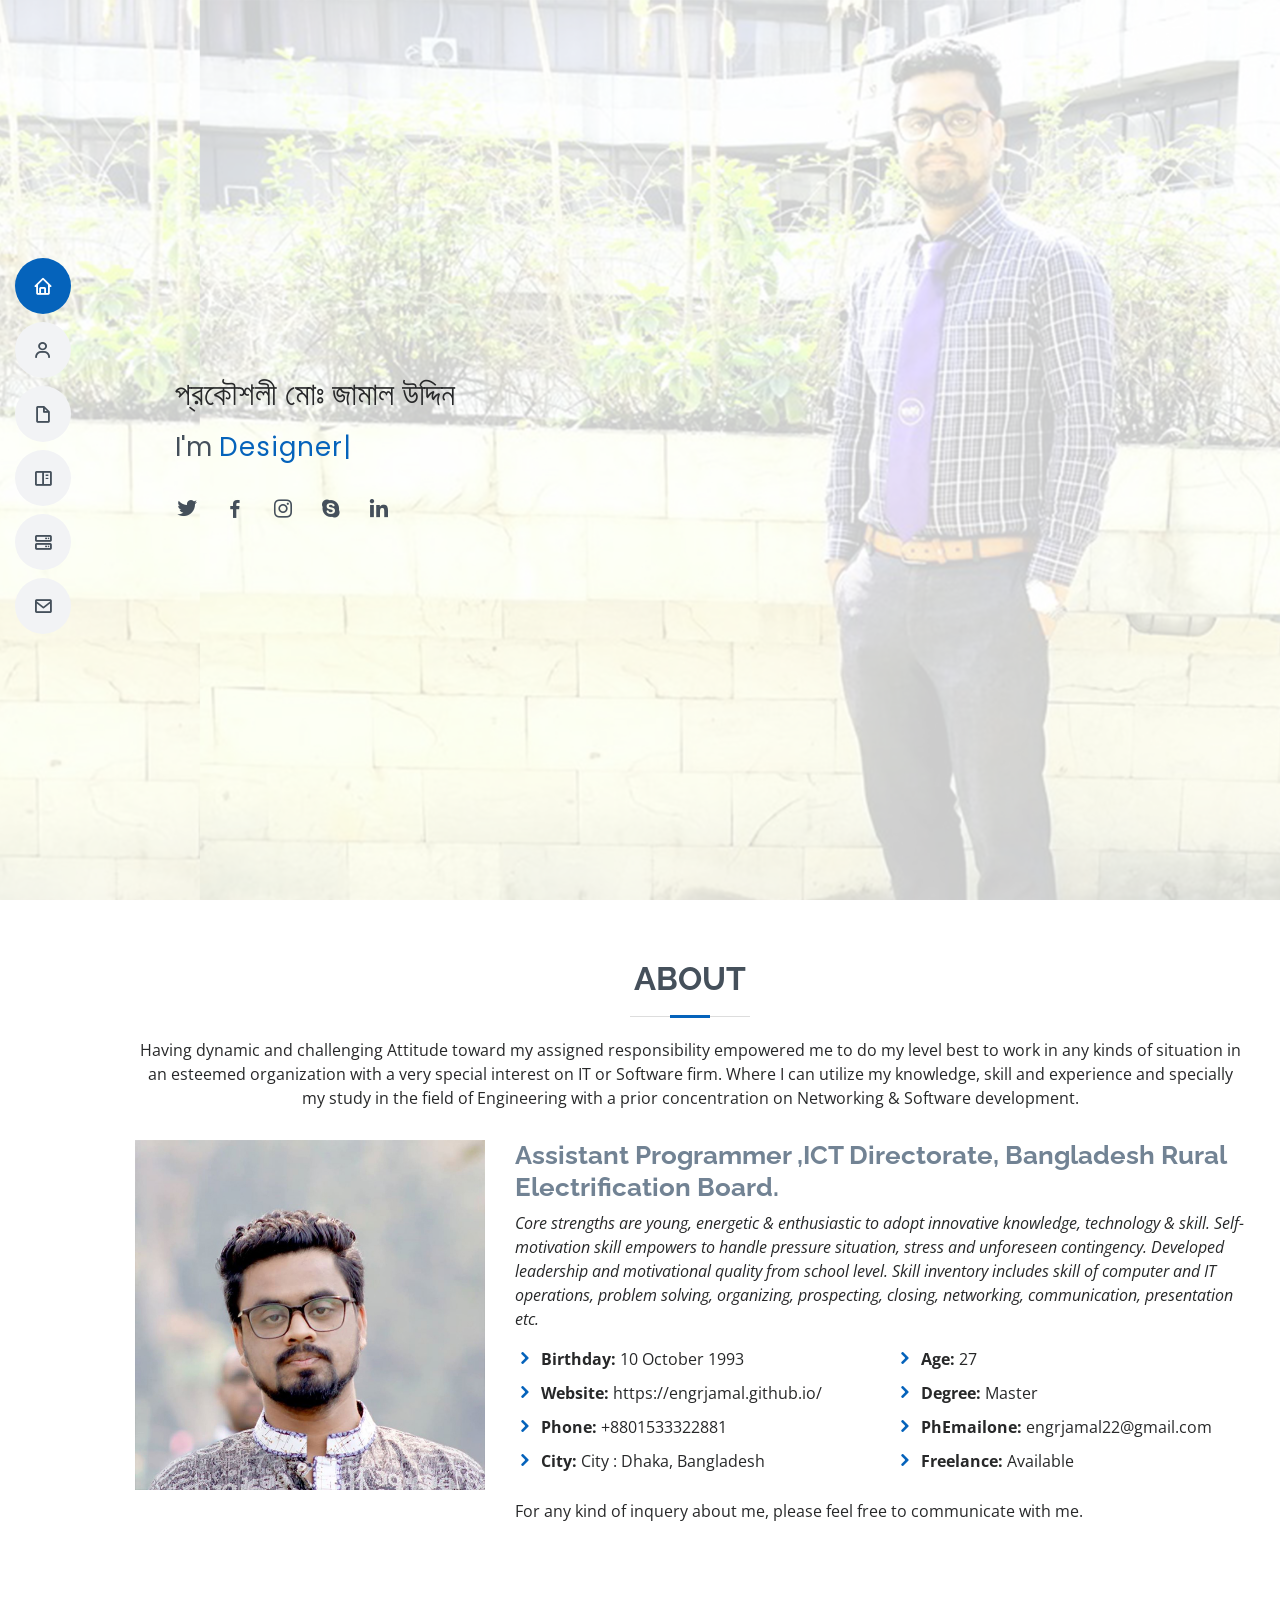
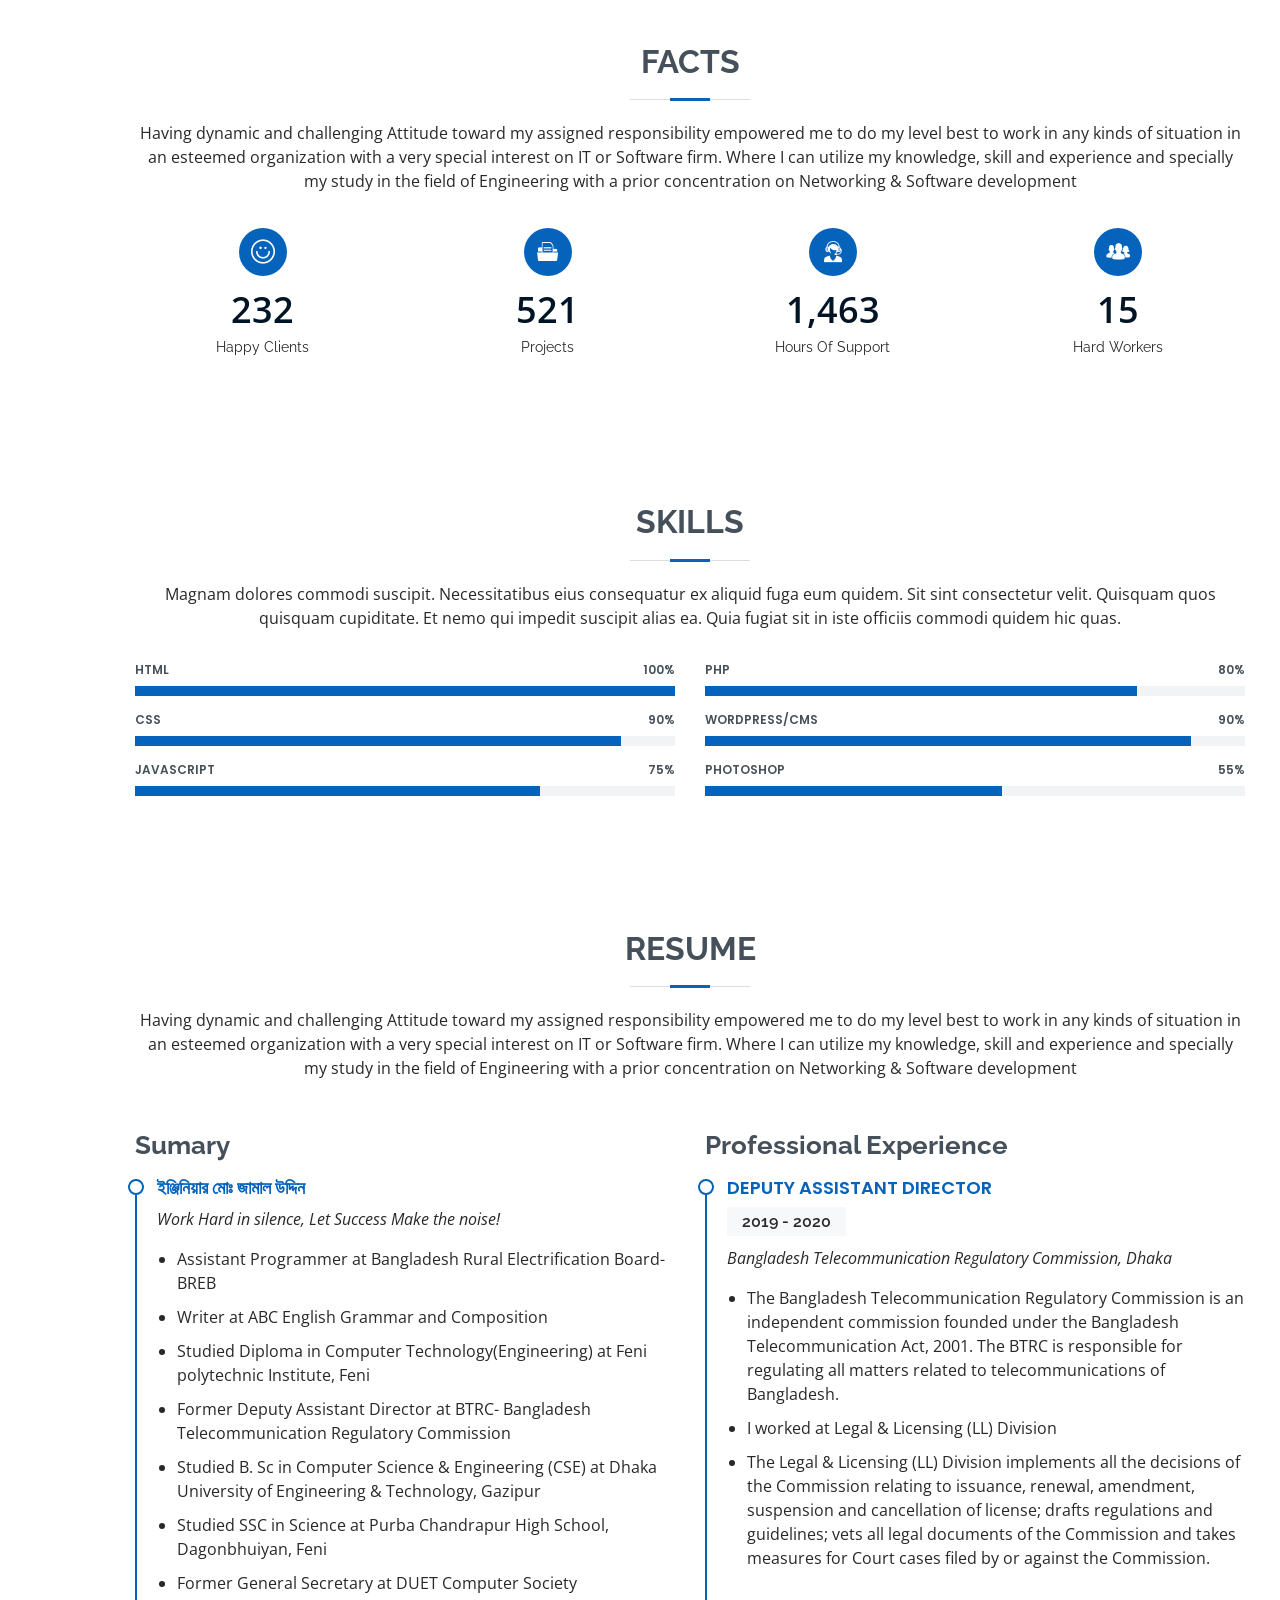
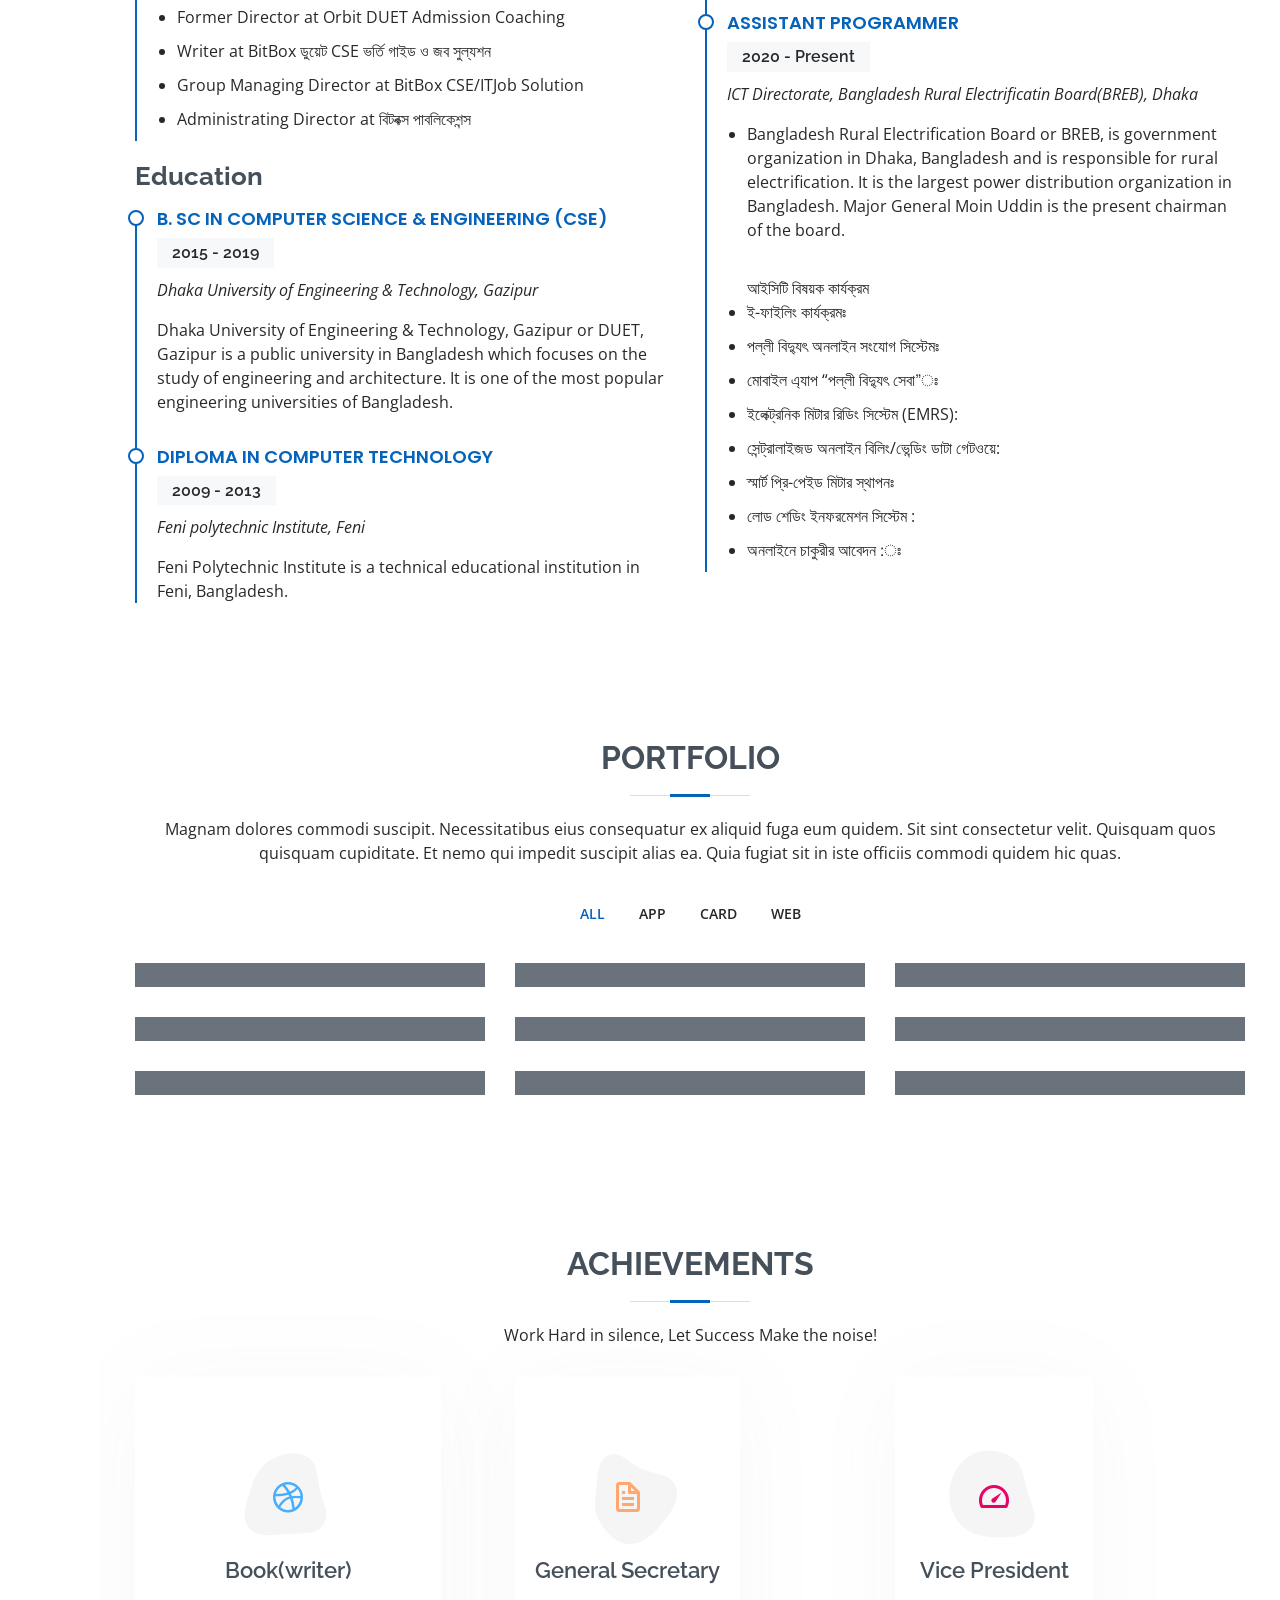
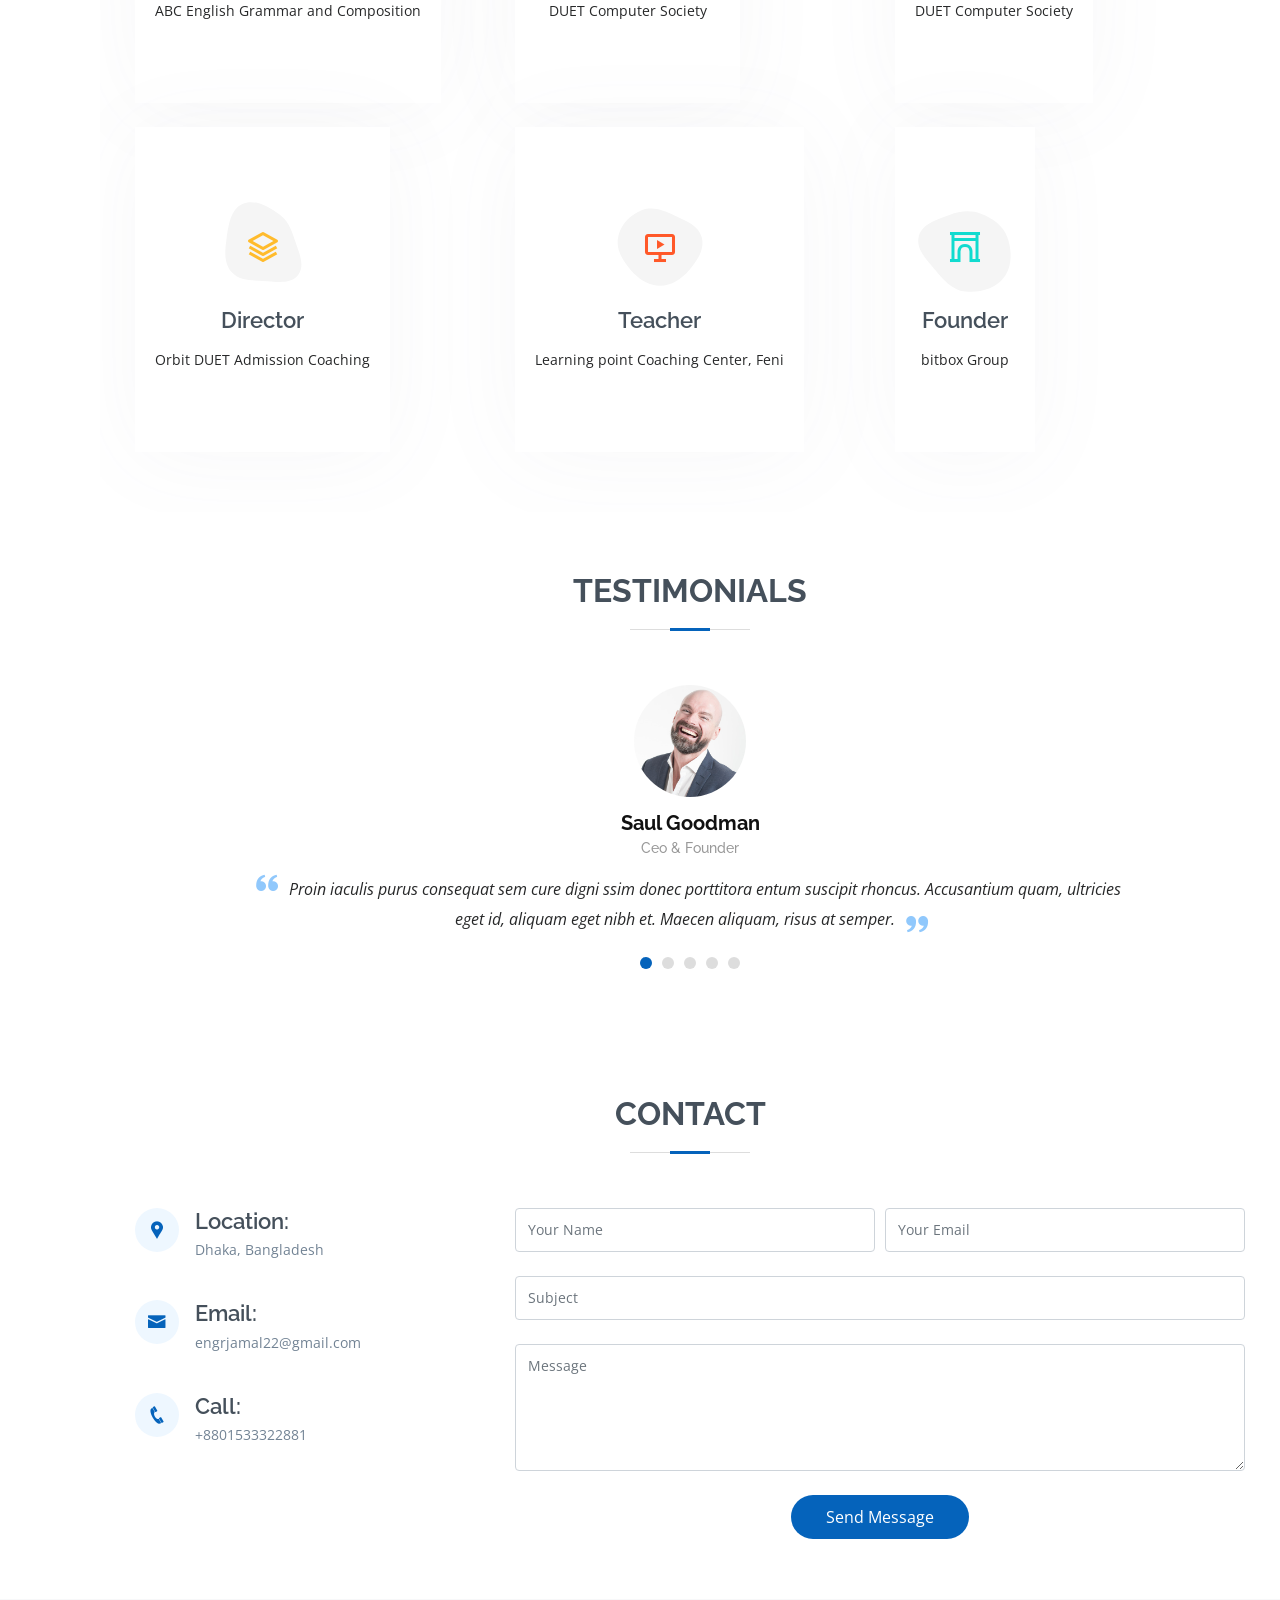
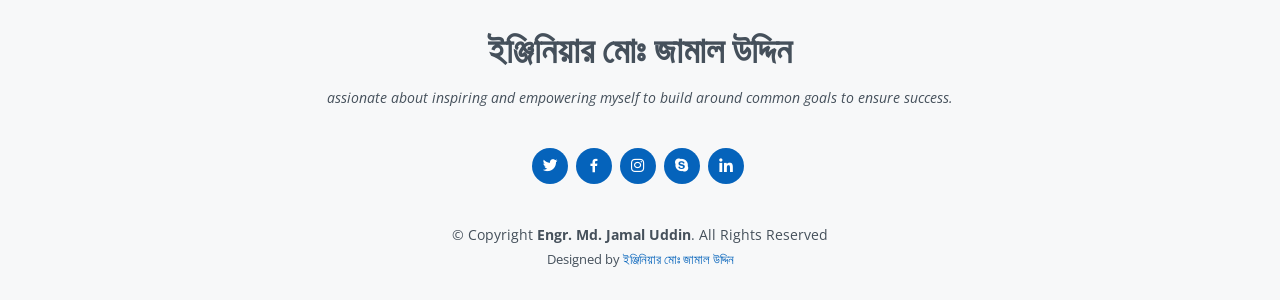
==== commit 810eba48: "Update index.html" ====
--- a/index.html
+++ b/index.html
@@ -470,8 +470,8 @@
       <div class="container" data-aos="fade-up">
 
         <div class="section-title">
-          <h2>Services</h2>
-          <p>Magnam dolores commodi suscipit. Necessitatibus eius consequatur ex aliquid fuga eum quidem. Sit sint consectetur velit. Quisquam quos quisquam cupiditate. Et nemo qui impedit suscipit alias ea. Quia fugiat sit in iste officiis commodi quidem hic quas.</p>
+          <h2>Achievements</h2>
+          <p>Work Hard in silence, Let Success Make the noise!</p>
         </div>
 
         <div class="row">
@@ -484,8 +484,8 @@
                 </svg>
                 <i class="bx bxl-dribbble"></i>
               </div>
-              <h4><a href="">Lorem Ipsum</a></h4>
-              <p>Voluptatum deleniti atque corrupti quos dolores et quas molestias excepturi</p>
+              <h4><a href="">Book(writer)</a></h4>
+              <p>ABC English Grammar and Composition</p>
             </div>
           </div>
 
@@ -497,8 +497,8 @@
                 </svg>
                 <i class="bx bx-file"></i>
               </div>
-              <h4><a href="">Sed Perspiciatis</a></h4>
-              <p>Duis aute irure dolor in reprehenderit in voluptate velit esse cillum dolore</p>
+              <h4><a href="">General Secretary</a></h4>
+              <p>DUET Computer Society</p>
             </div>
           </div>
 
@@ -510,8 +510,8 @@
                 </svg>
                 <i class="bx bx-tachometer"></i>
               </div>
-              <h4><a href="">Magni Dolores</a></h4>
-              <p>Excepteur sint occaecat cupidatat non proident, sunt in culpa qui officia</p>
+              <h4><a href="">Vice President </a></h4>
+              <p>DUET Computer Society</p>
             </div>
           </div>
 
@@ -523,8 +523,8 @@
                 </svg>
                 <i class="bx bx-layer"></i>
               </div>
-              <h4><a href="">Nemo Enim</a></h4>
-              <p>At vero eos et accusamus et iusto odio dignissimos ducimus qui blanditiis</p>
+              <h4><a href="">Director </a></h4>
+              <p>Orbit DUET Admission Coaching</p>
             </div>
           </div>
 
@@ -536,8 +536,8 @@
                 </svg>
                 <i class="bx bx-slideshow"></i>
               </div>
-              <h4><a href="">Dele Cardo</a></h4>
-              <p>Quis consequatur saepe eligendi voluptatem consequatur dolor consequuntur</p>
+              <h4><a href="">Teacher</a></h4>
+              <p>Learning point Coaching Center, Feni </p>
             </div>
           </div>
 
@@ -549,8 +549,8 @@
                 </svg>
                 <i class="bx bx-arch"></i>
               </div>
-              <h4><a href="">Divera Don</a></h4>
-              <p>Modi nostrum vel laborum. Porro fugit error sit minus sapiente sit aspernatur</p>
+              <h4><a href="">Founder</a></h4>
+              <p>bitbox Group</p> 
             </div>
           </div>
 
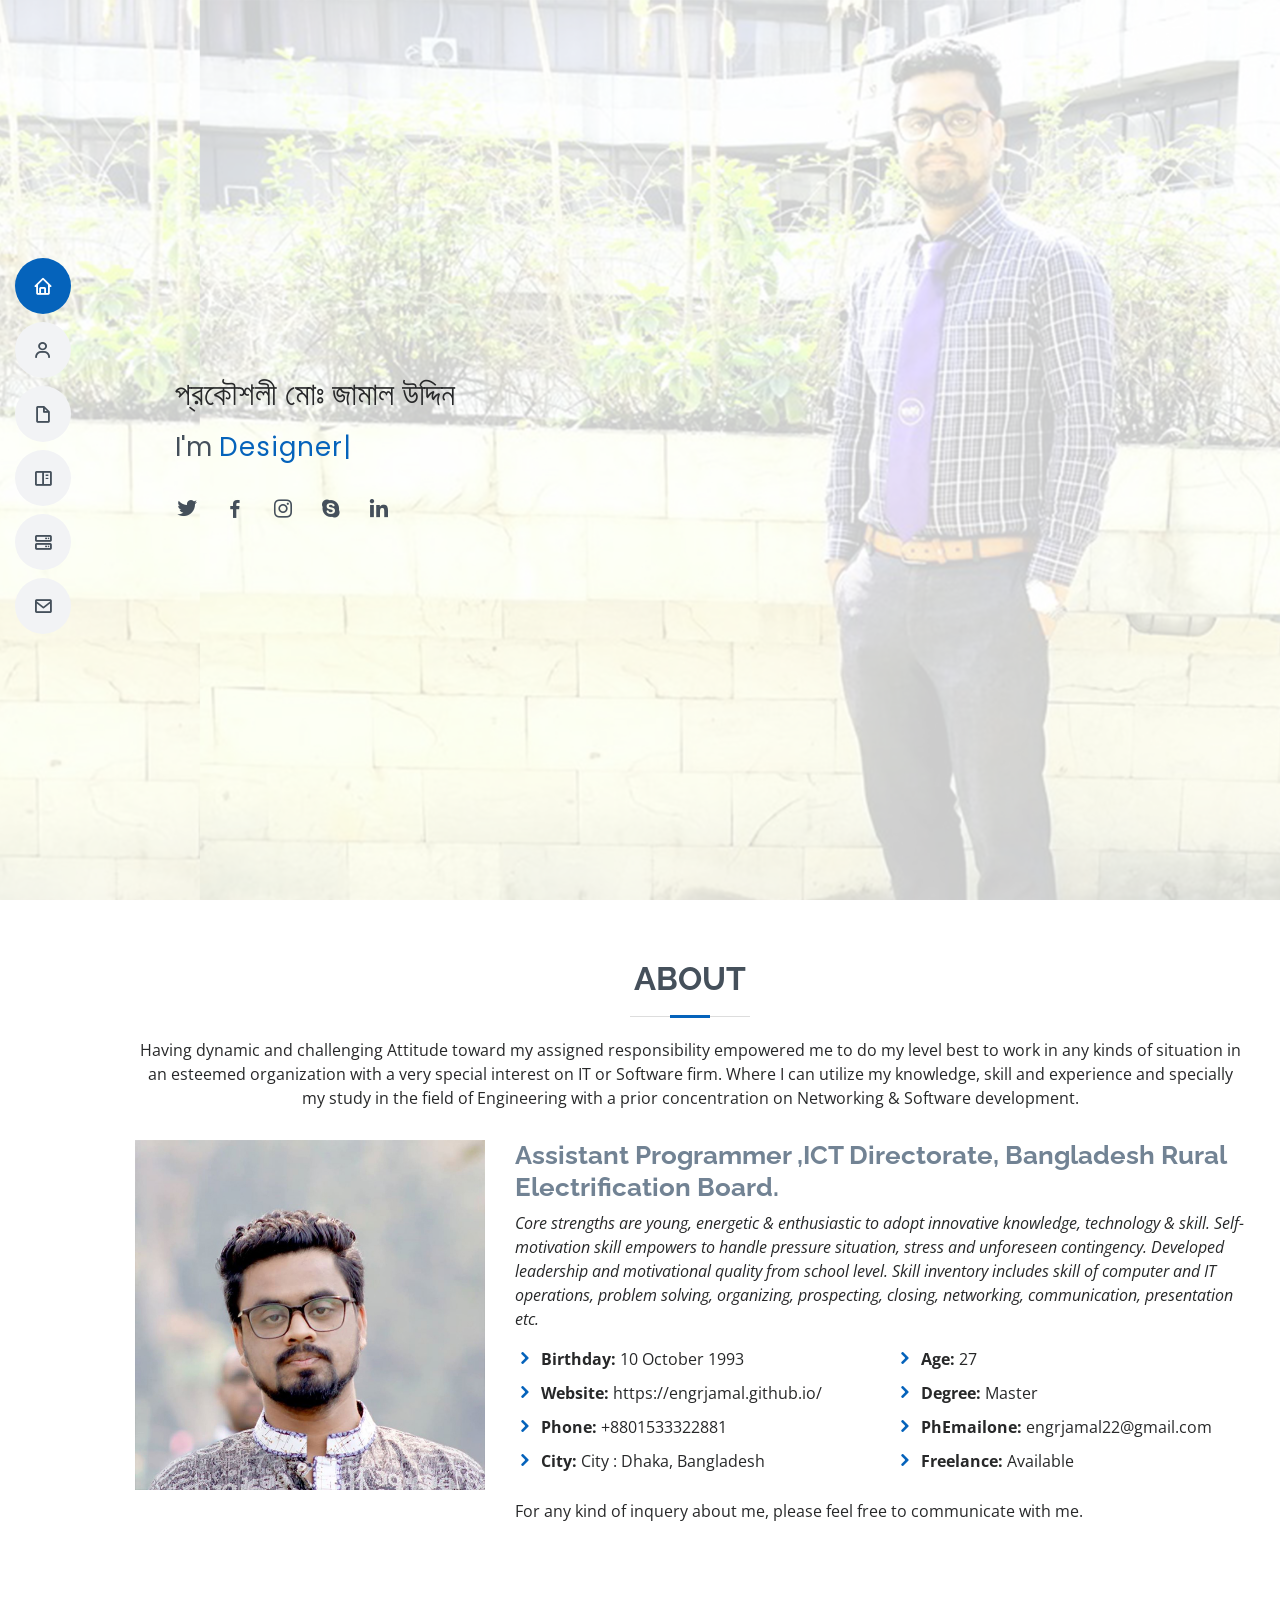
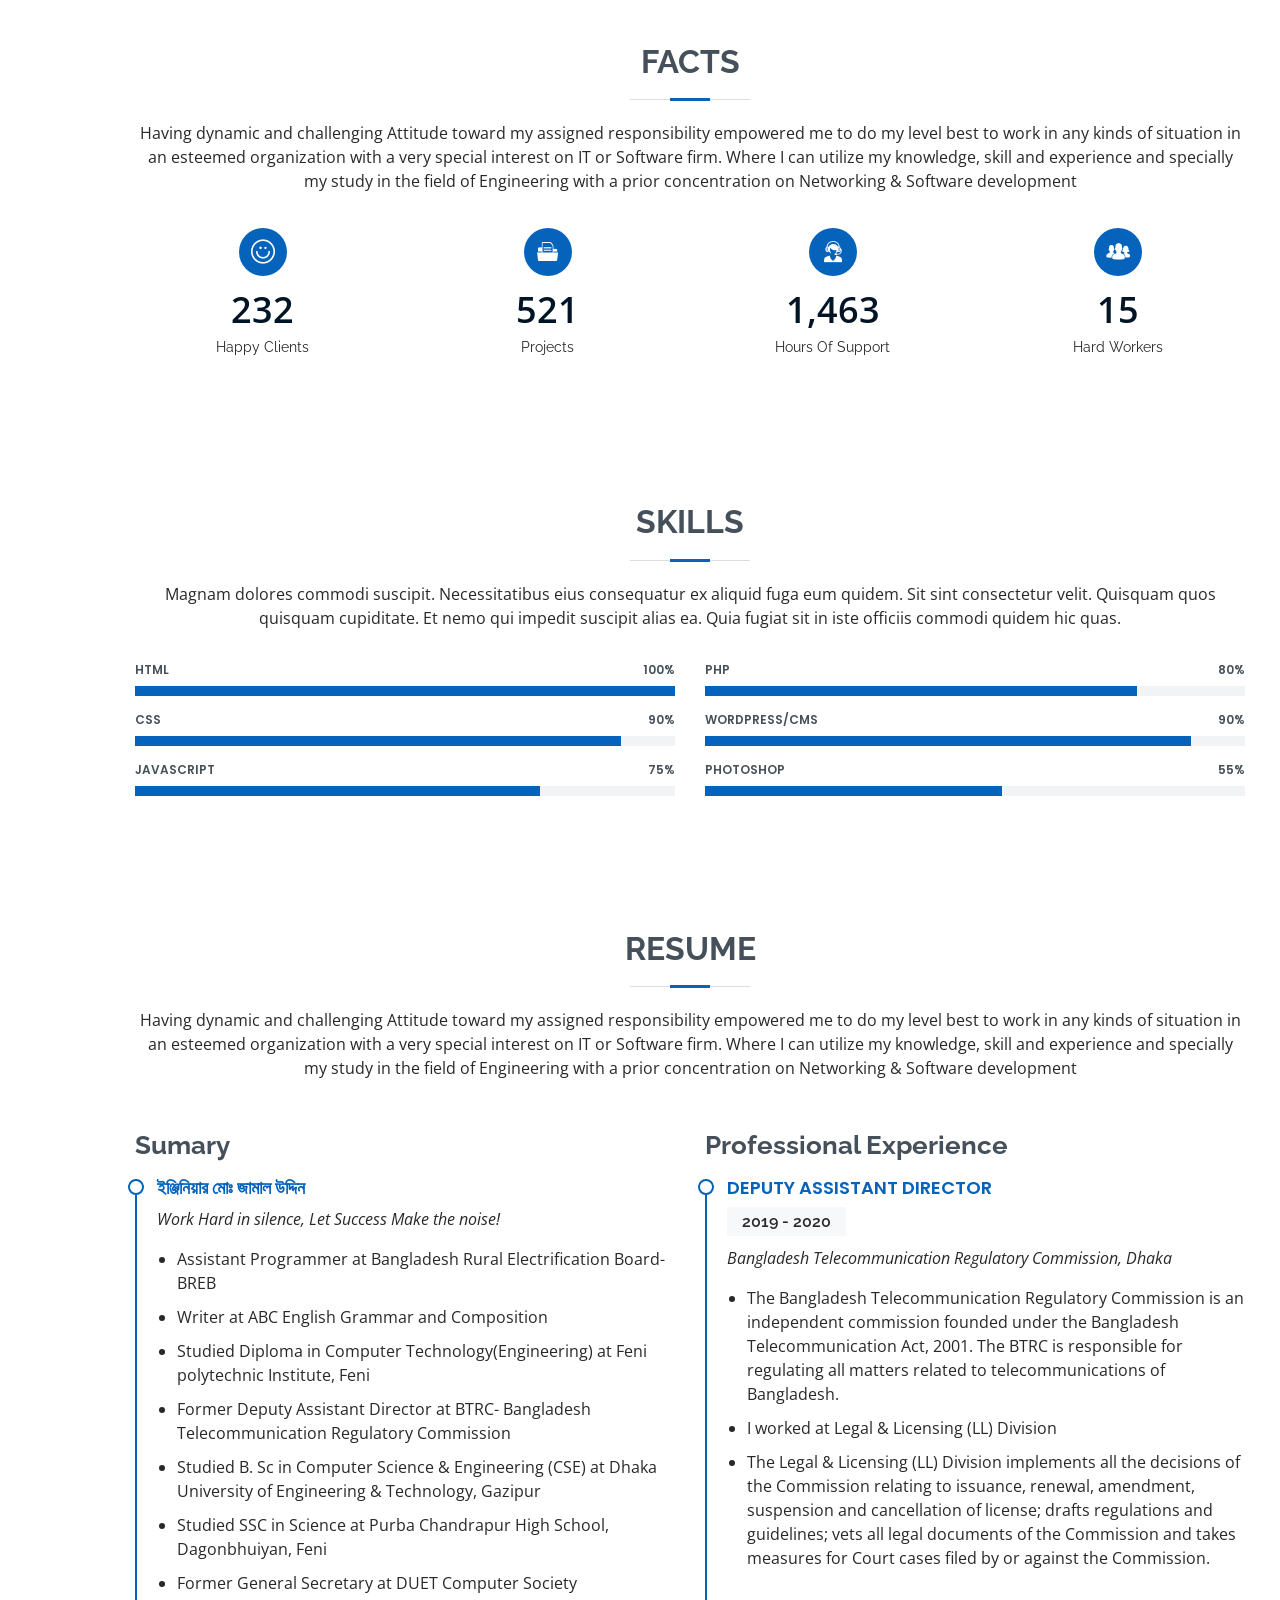
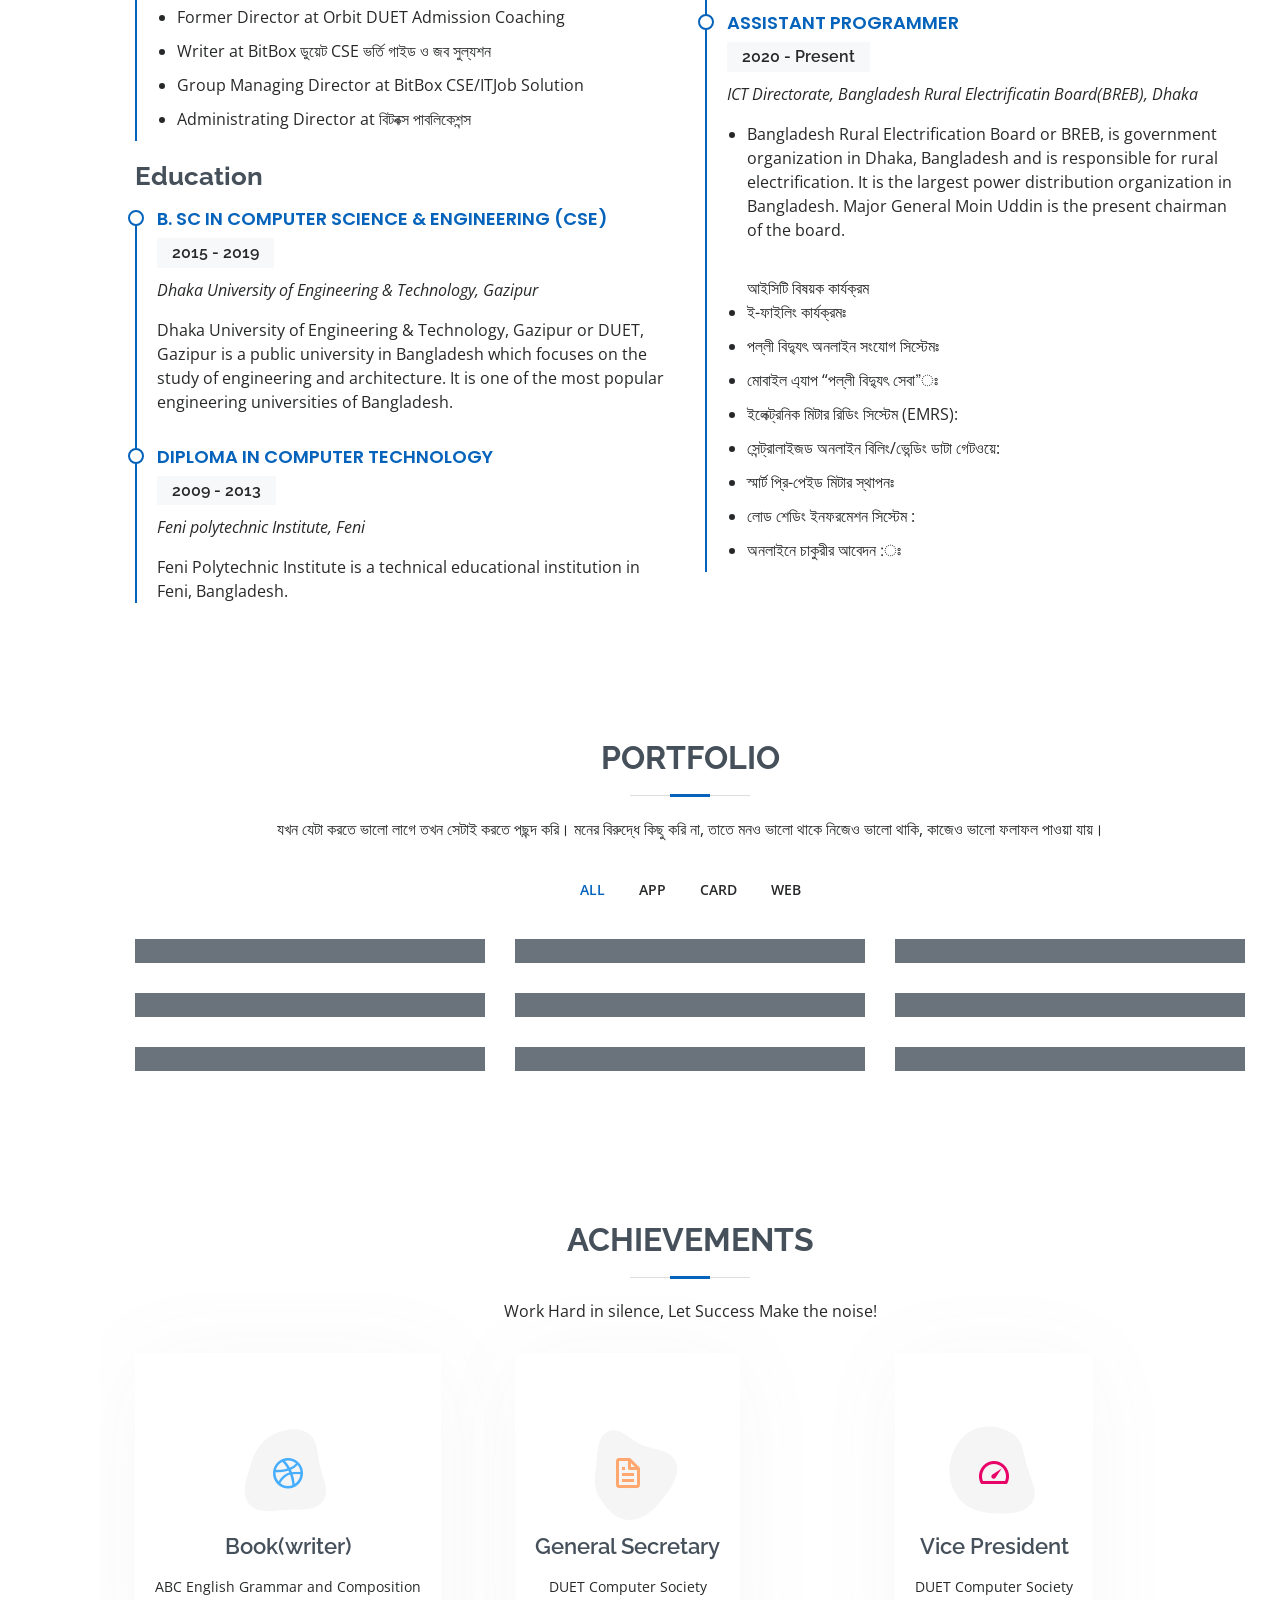
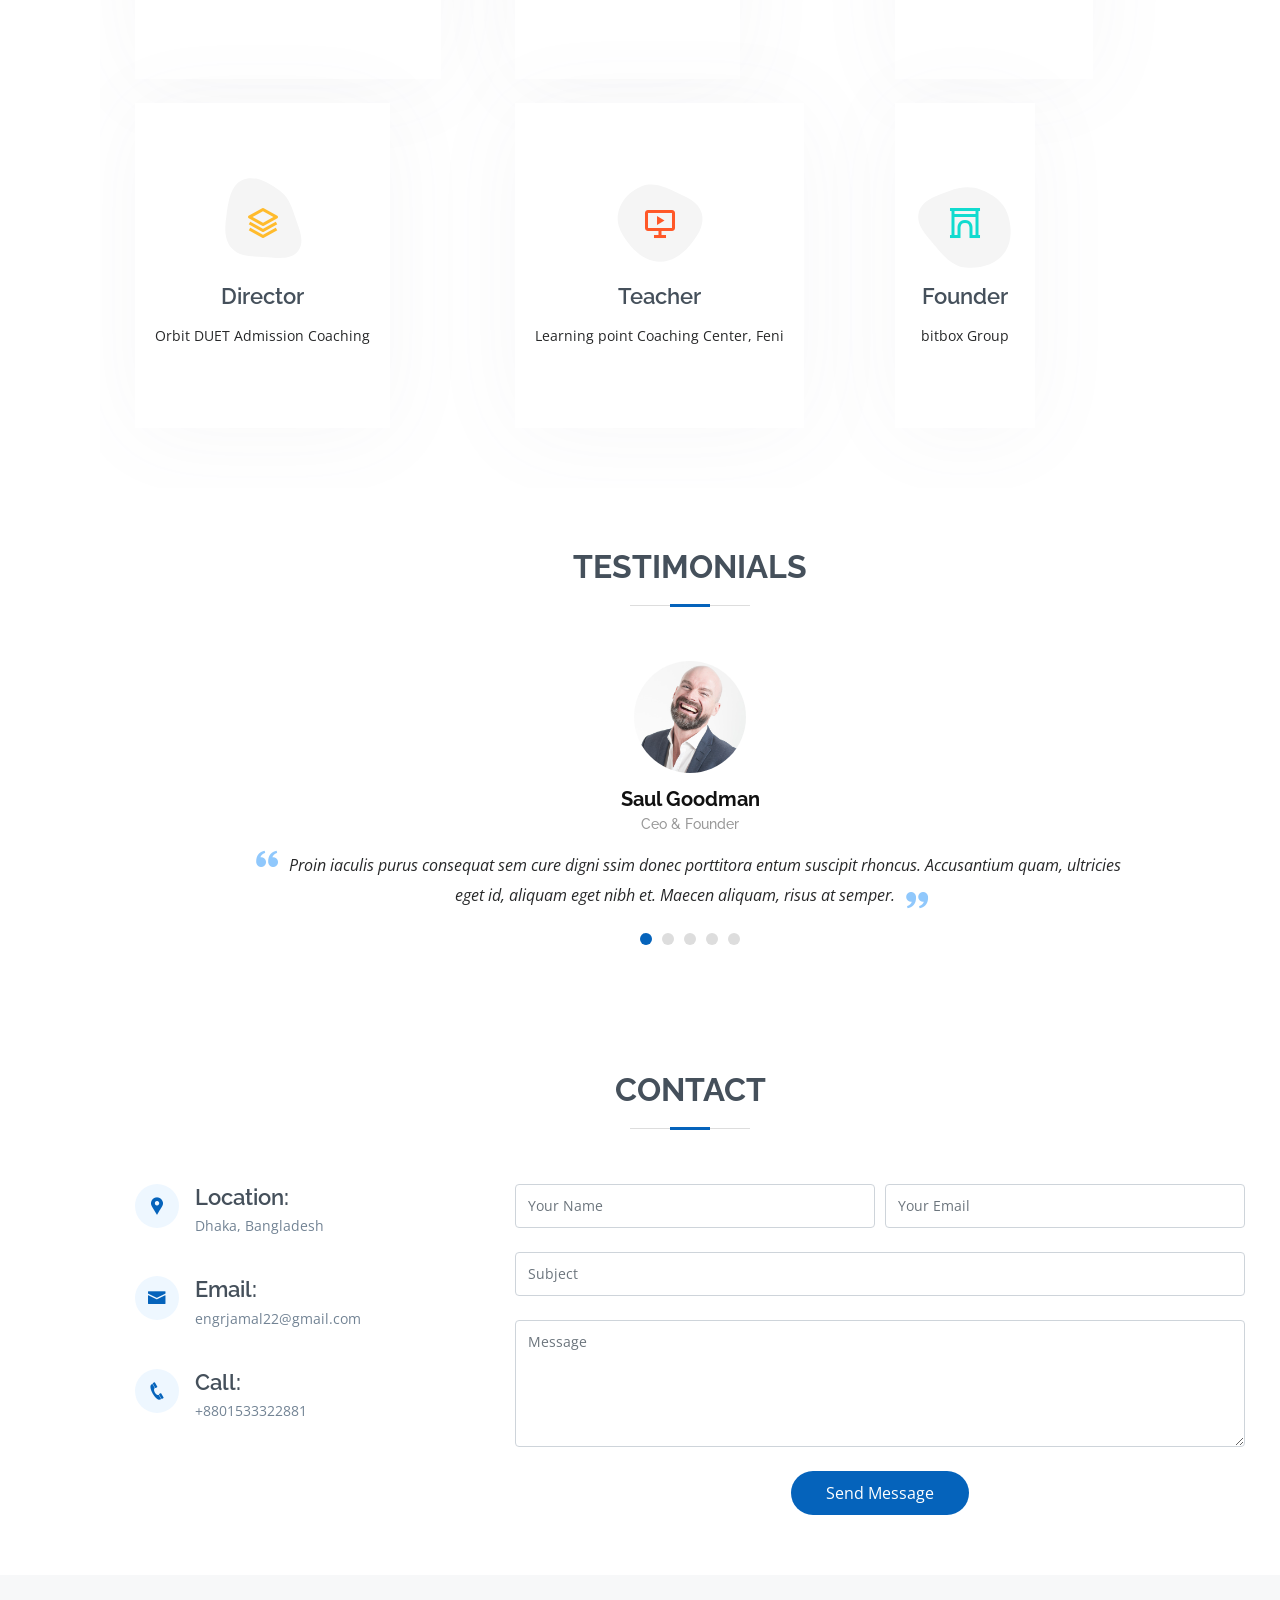
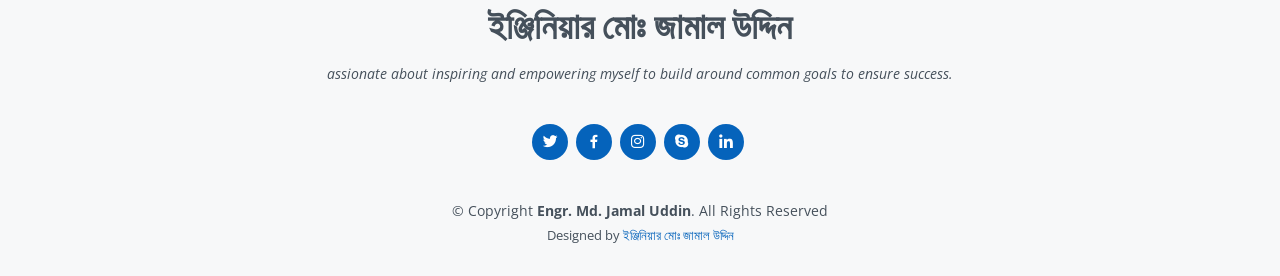
==== commit 9400b3b8: "Update index.html ss" ====
--- a/index.html
+++ b/index.html
@@ -318,7 +318,7 @@
 
         <div class="section-title">
           <h2>Portfolio</h2>
-          <p>Magnam dolores commodi suscipit. Necessitatibus eius consequatur ex aliquid fuga eum quidem. Sit sint consectetur velit. Quisquam quos quisquam cupiditate. Et nemo qui impedit suscipit alias ea. Quia fugiat sit in iste officiis commodi quidem hic quas.</p>
+          <p>যখন যেটা করতে ভালো লাগে তখন সেটাই করতে পছন্দ করি। মনের বিরুদ্ধে কিছু করি না, তাতে  মনও ভালো থাকে নিজেও ভালো থাকি, কাজেও ভালো ফলাফল পাওয়া যায়। </p>
         </div>
 
         <div class="row">
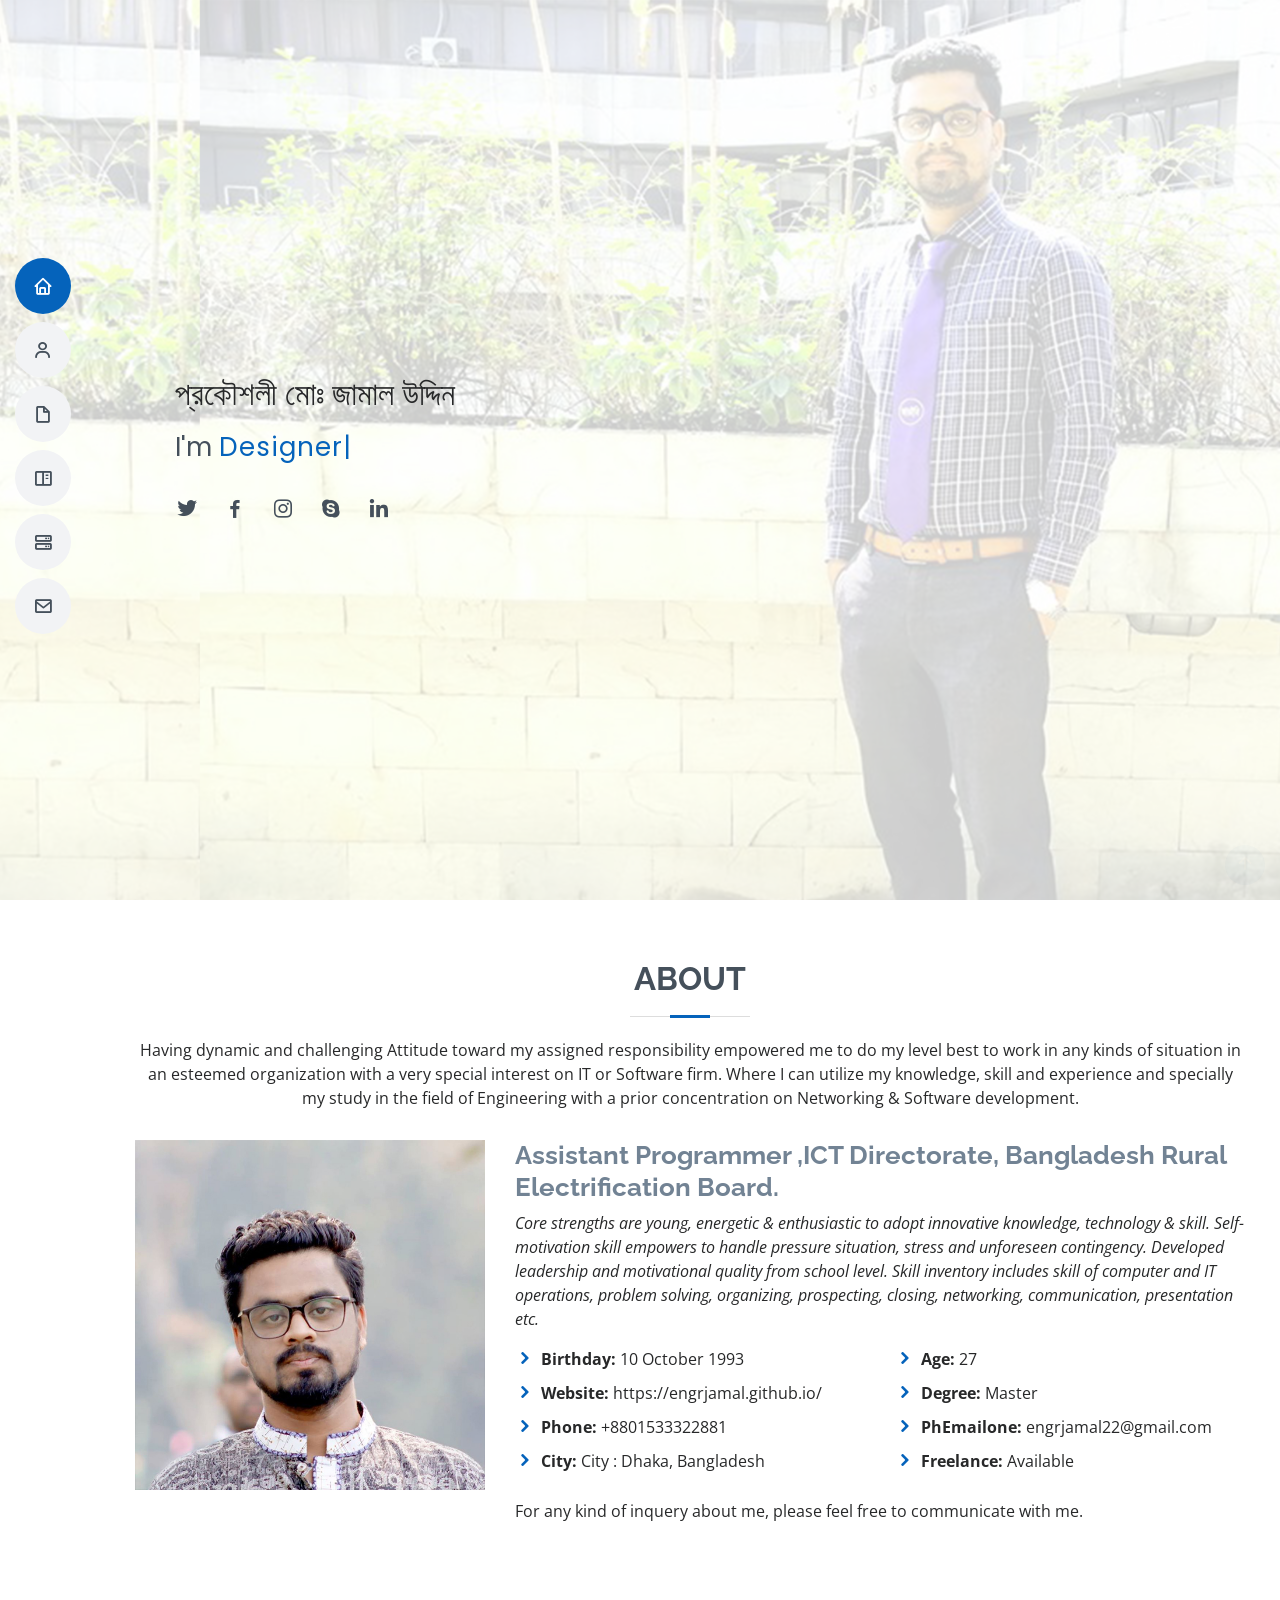
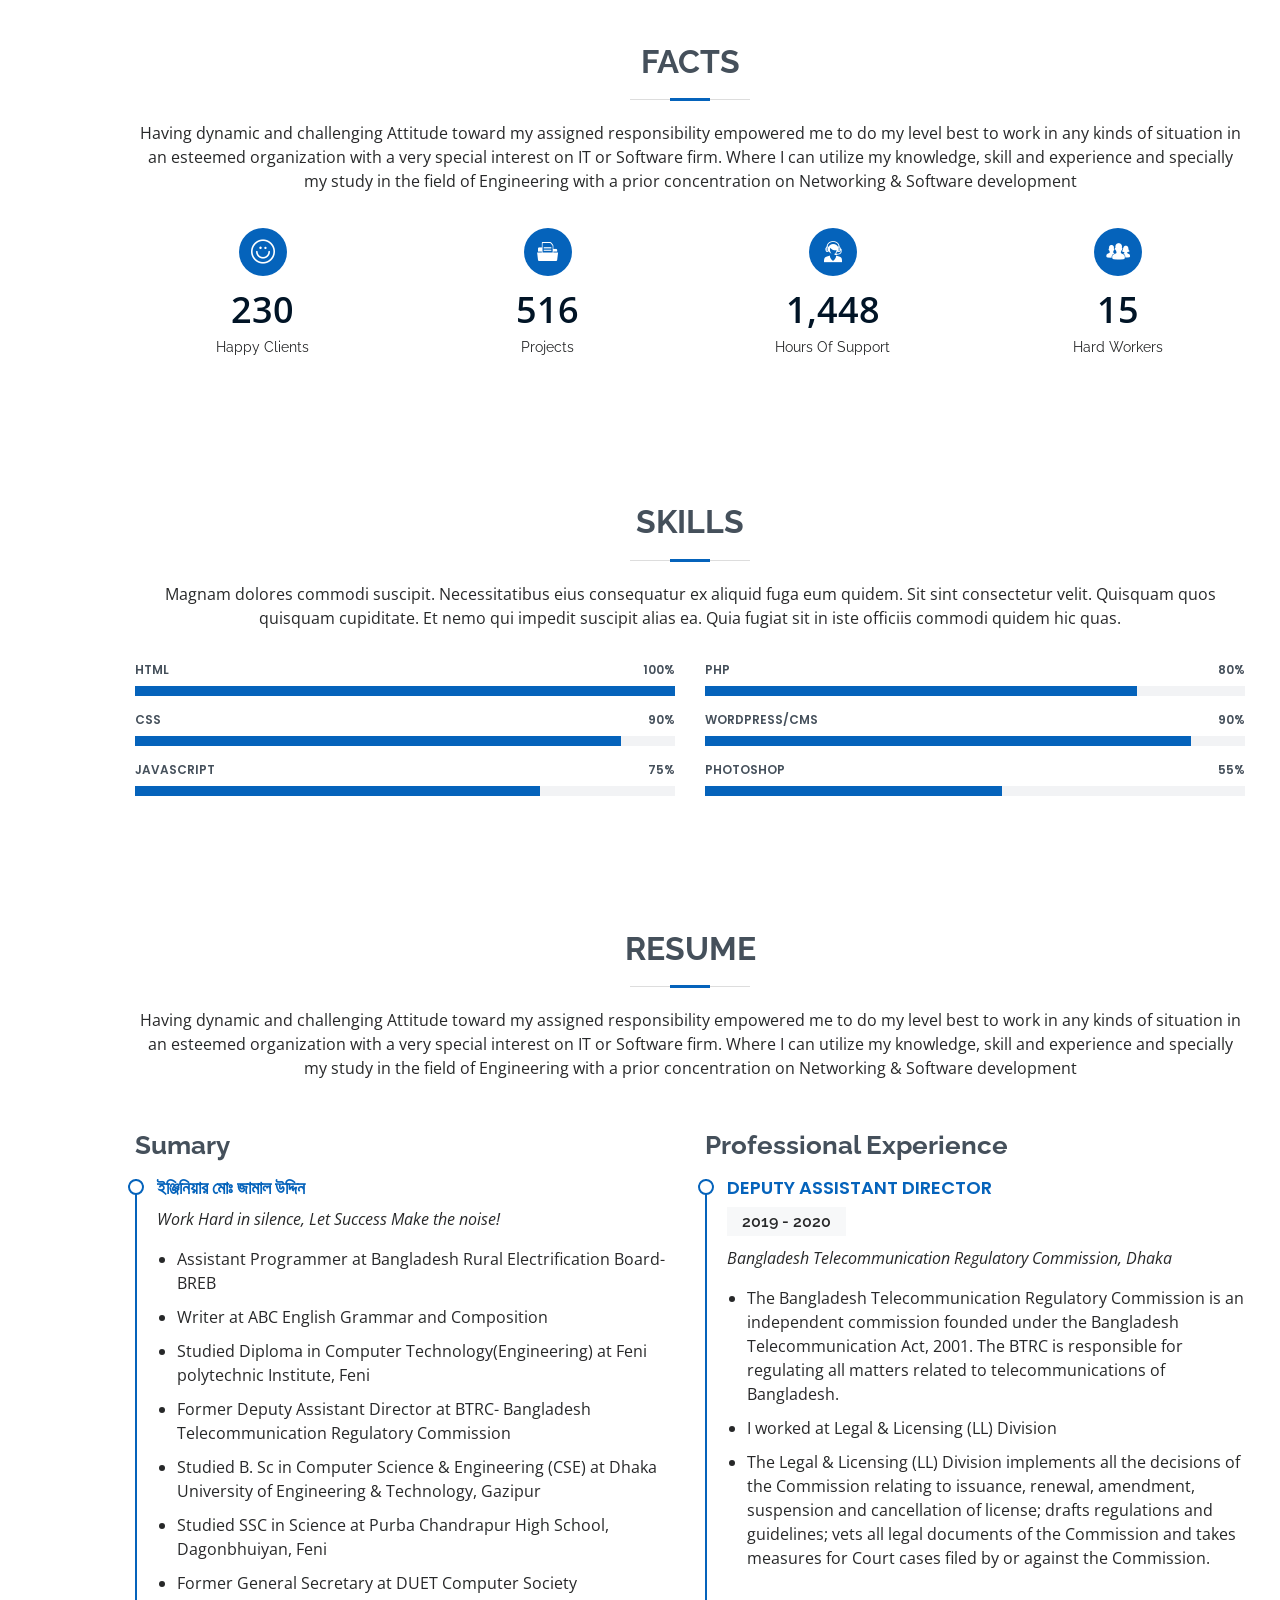
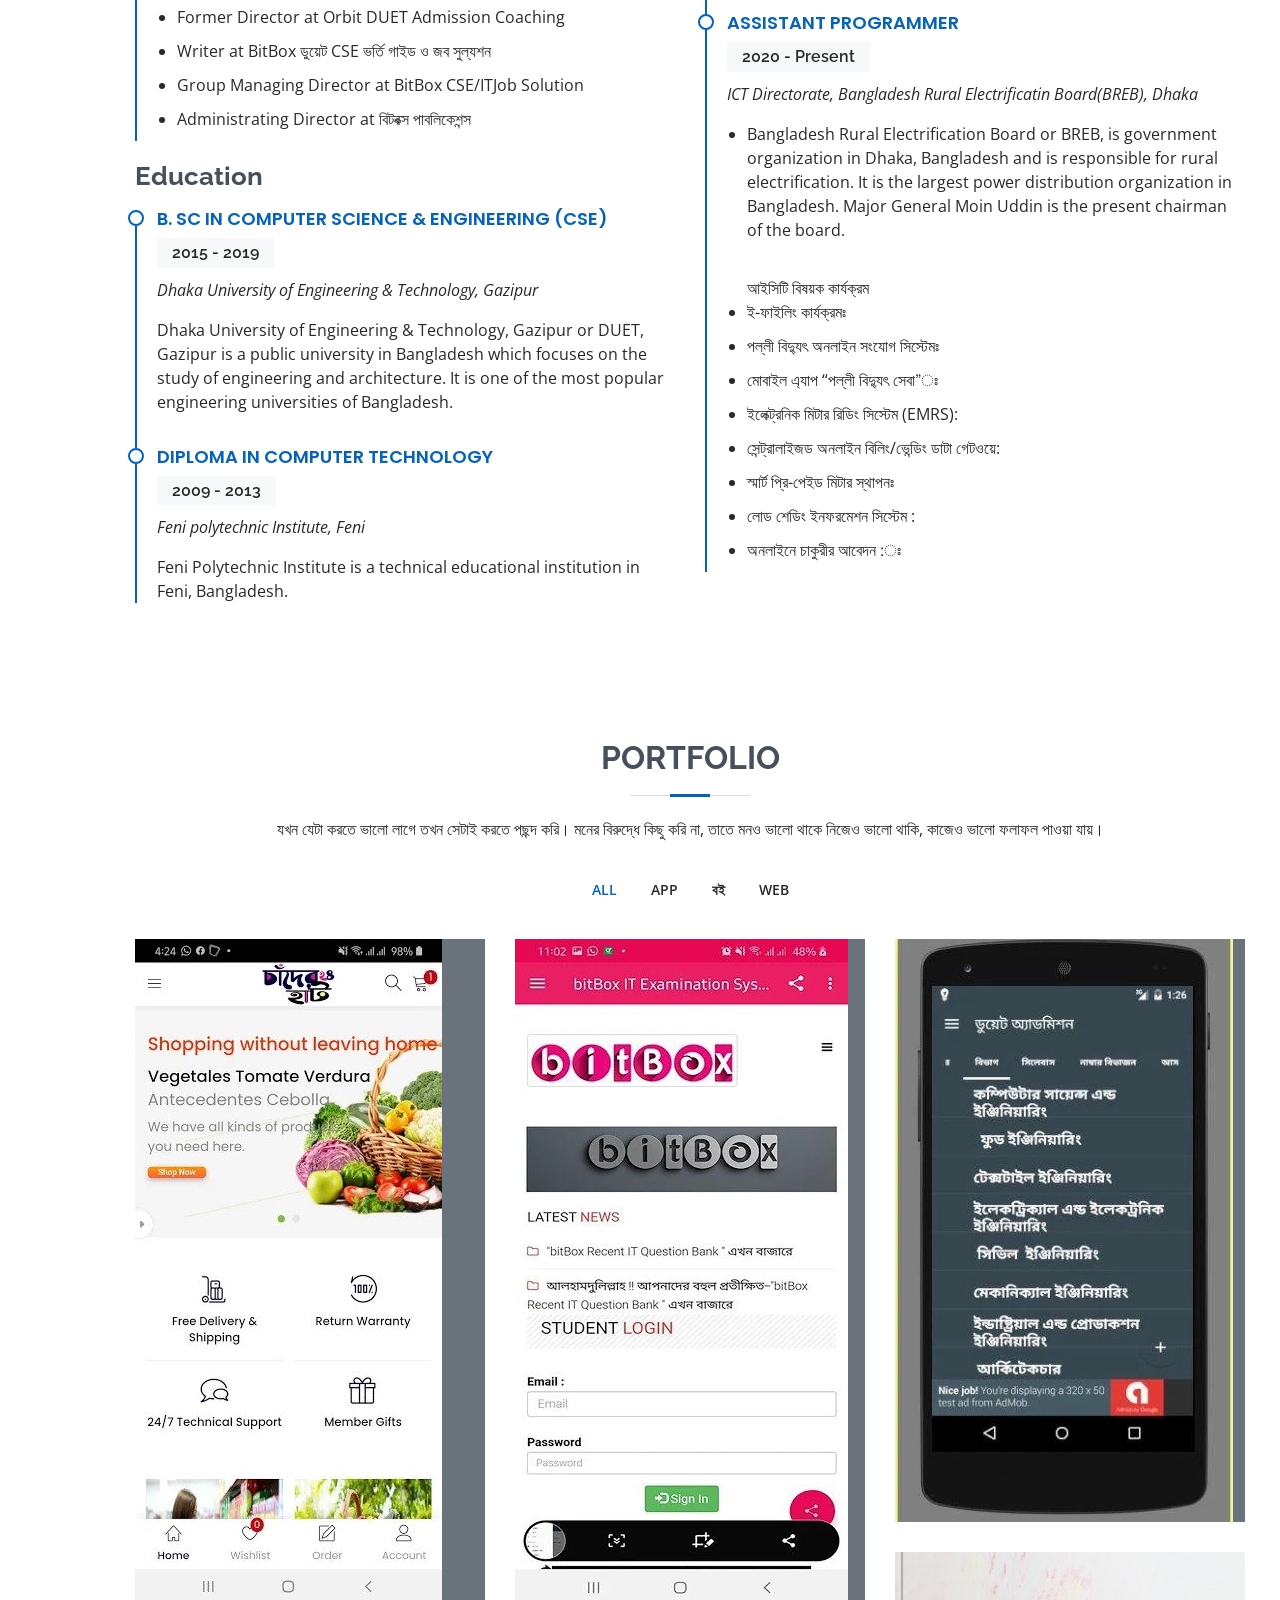
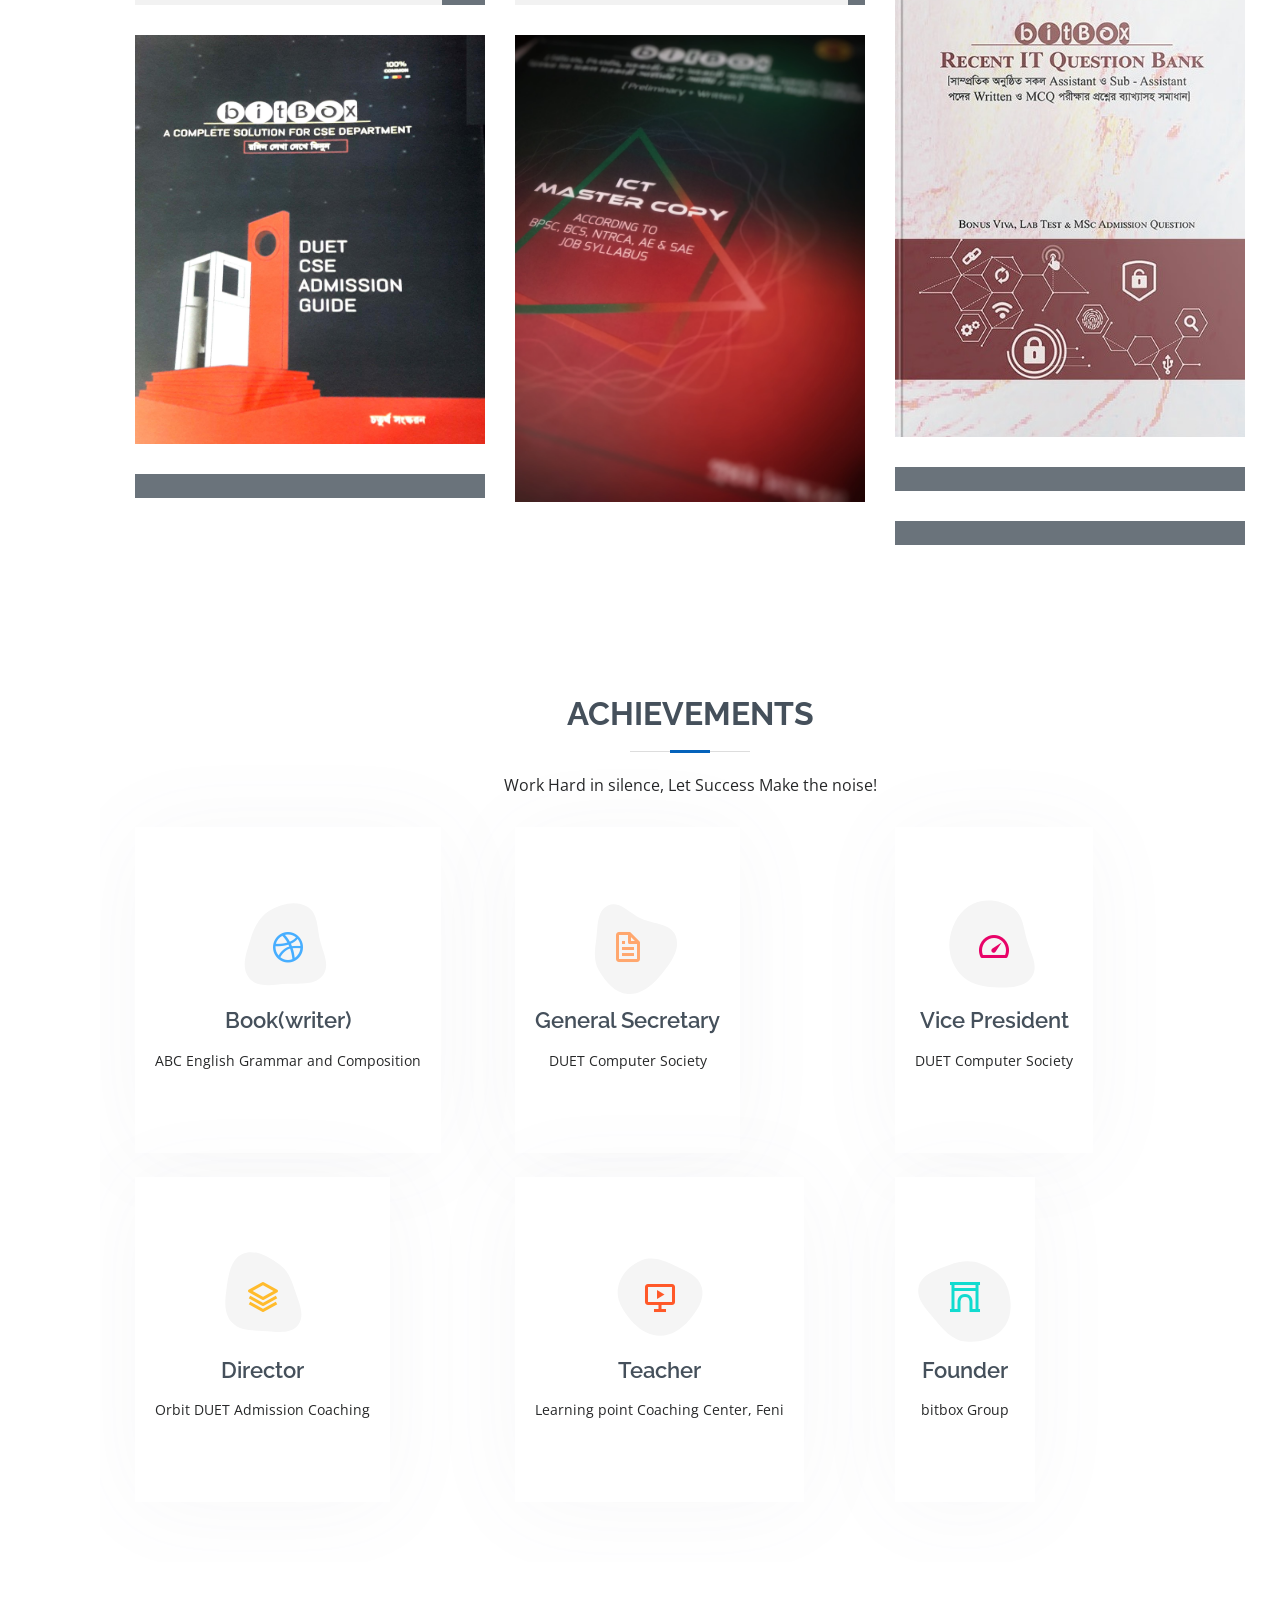
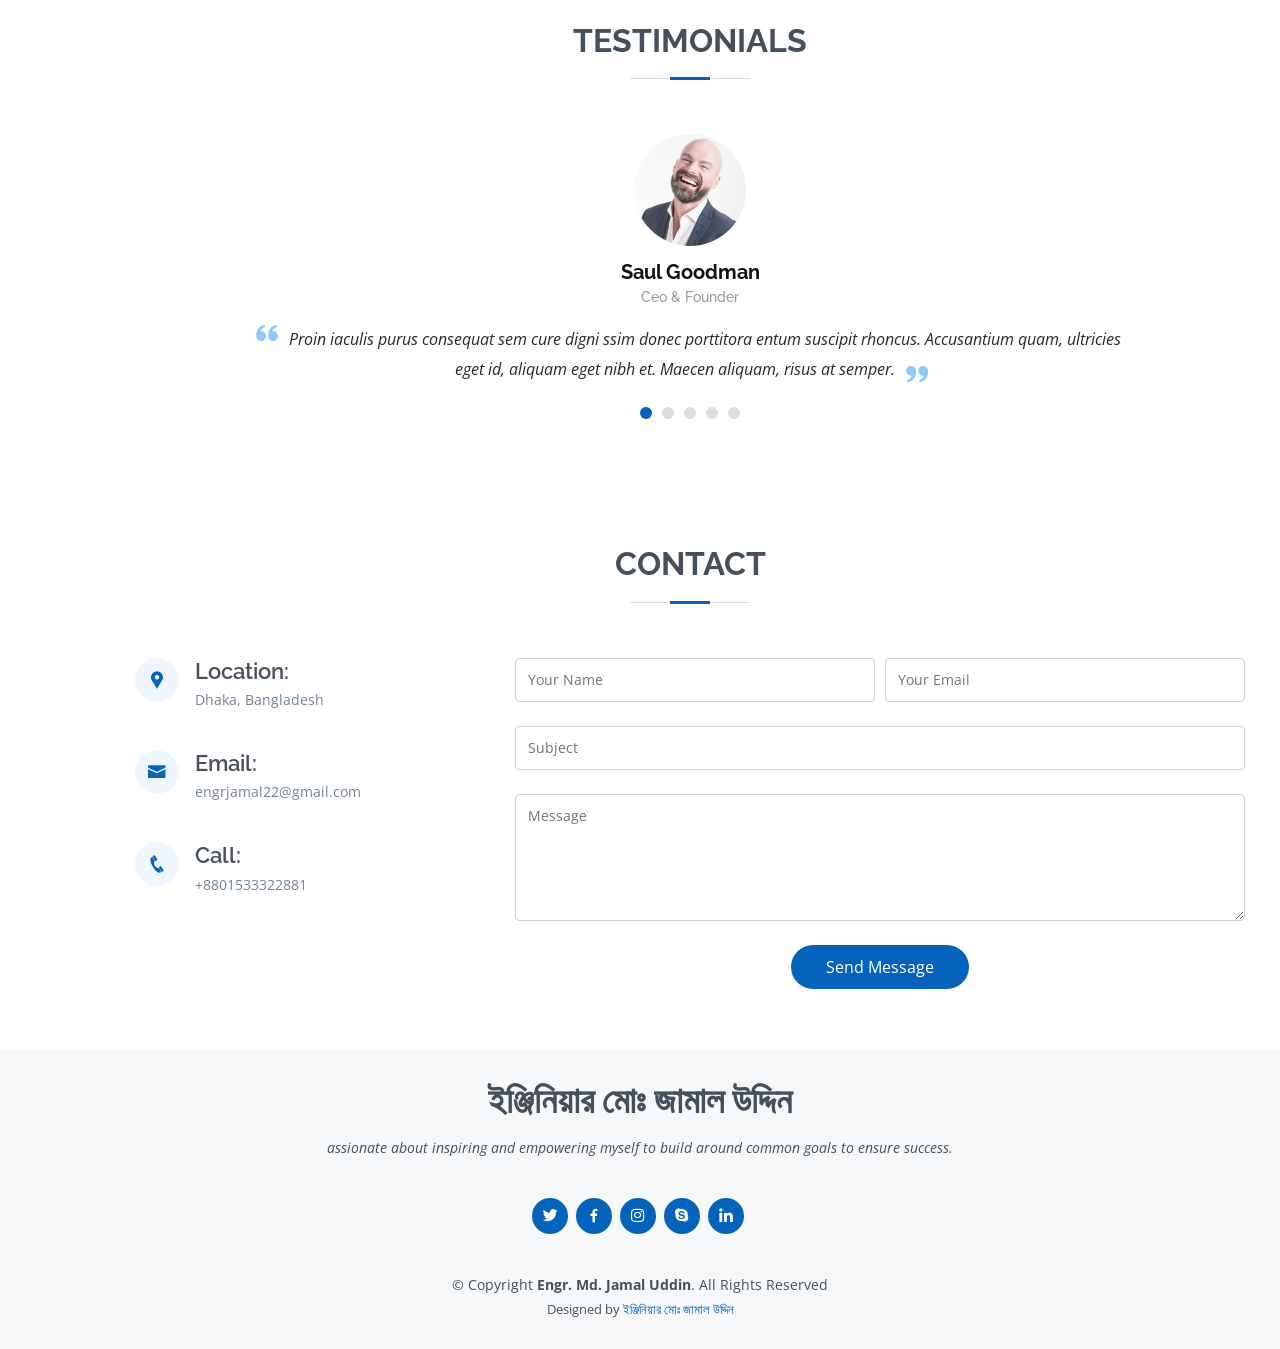
==== commit 7712dc99: "s df" ====
--- a/index.html
+++ b/index.html
@@ -326,7 +326,7 @@
             <ul id="portfolio-flters">
               <li data-filter="*" class="filter-active">All</li>
               <li data-filter=".filter-app">App</li>
-              <li data-filter=".filter-card">Card</li>
+              <li data-filter=".filter-card">বই</li>
               <li data-filter=".filter-web">Web</li>
             </ul>
           </div>
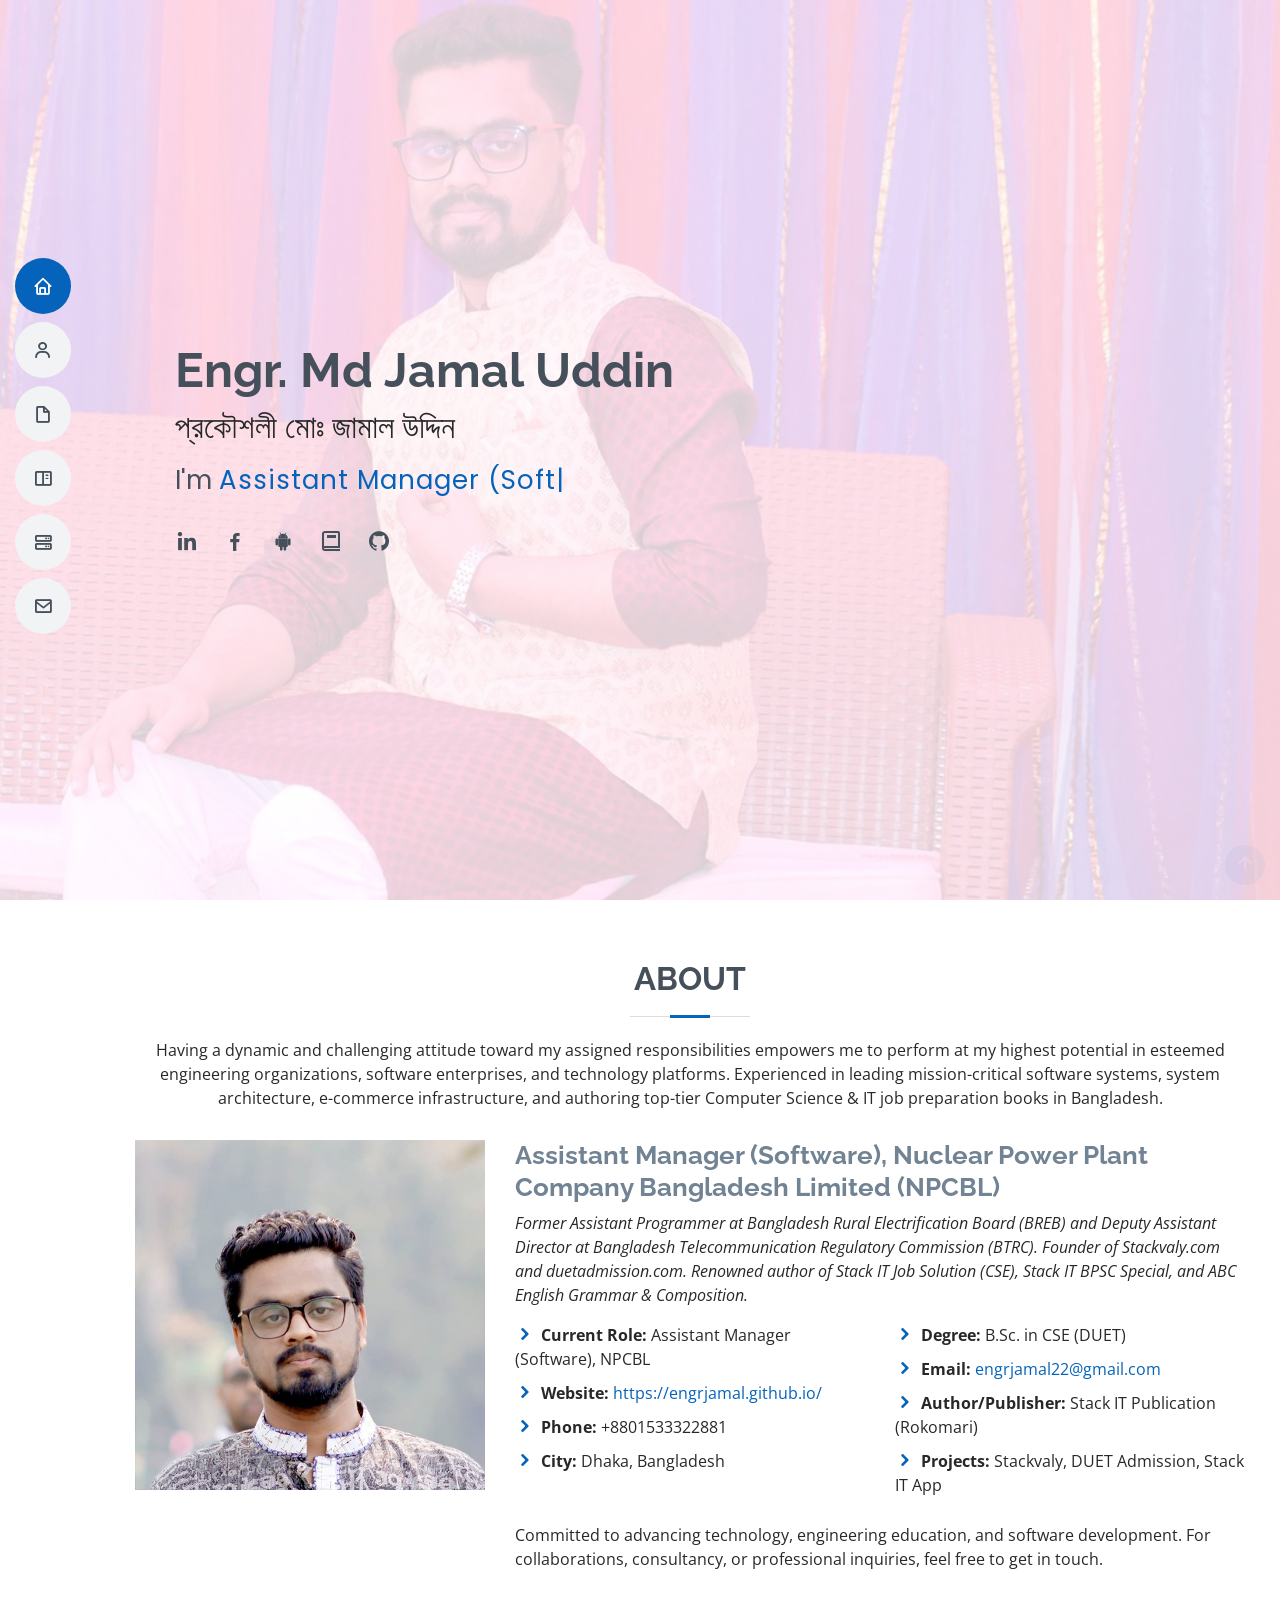
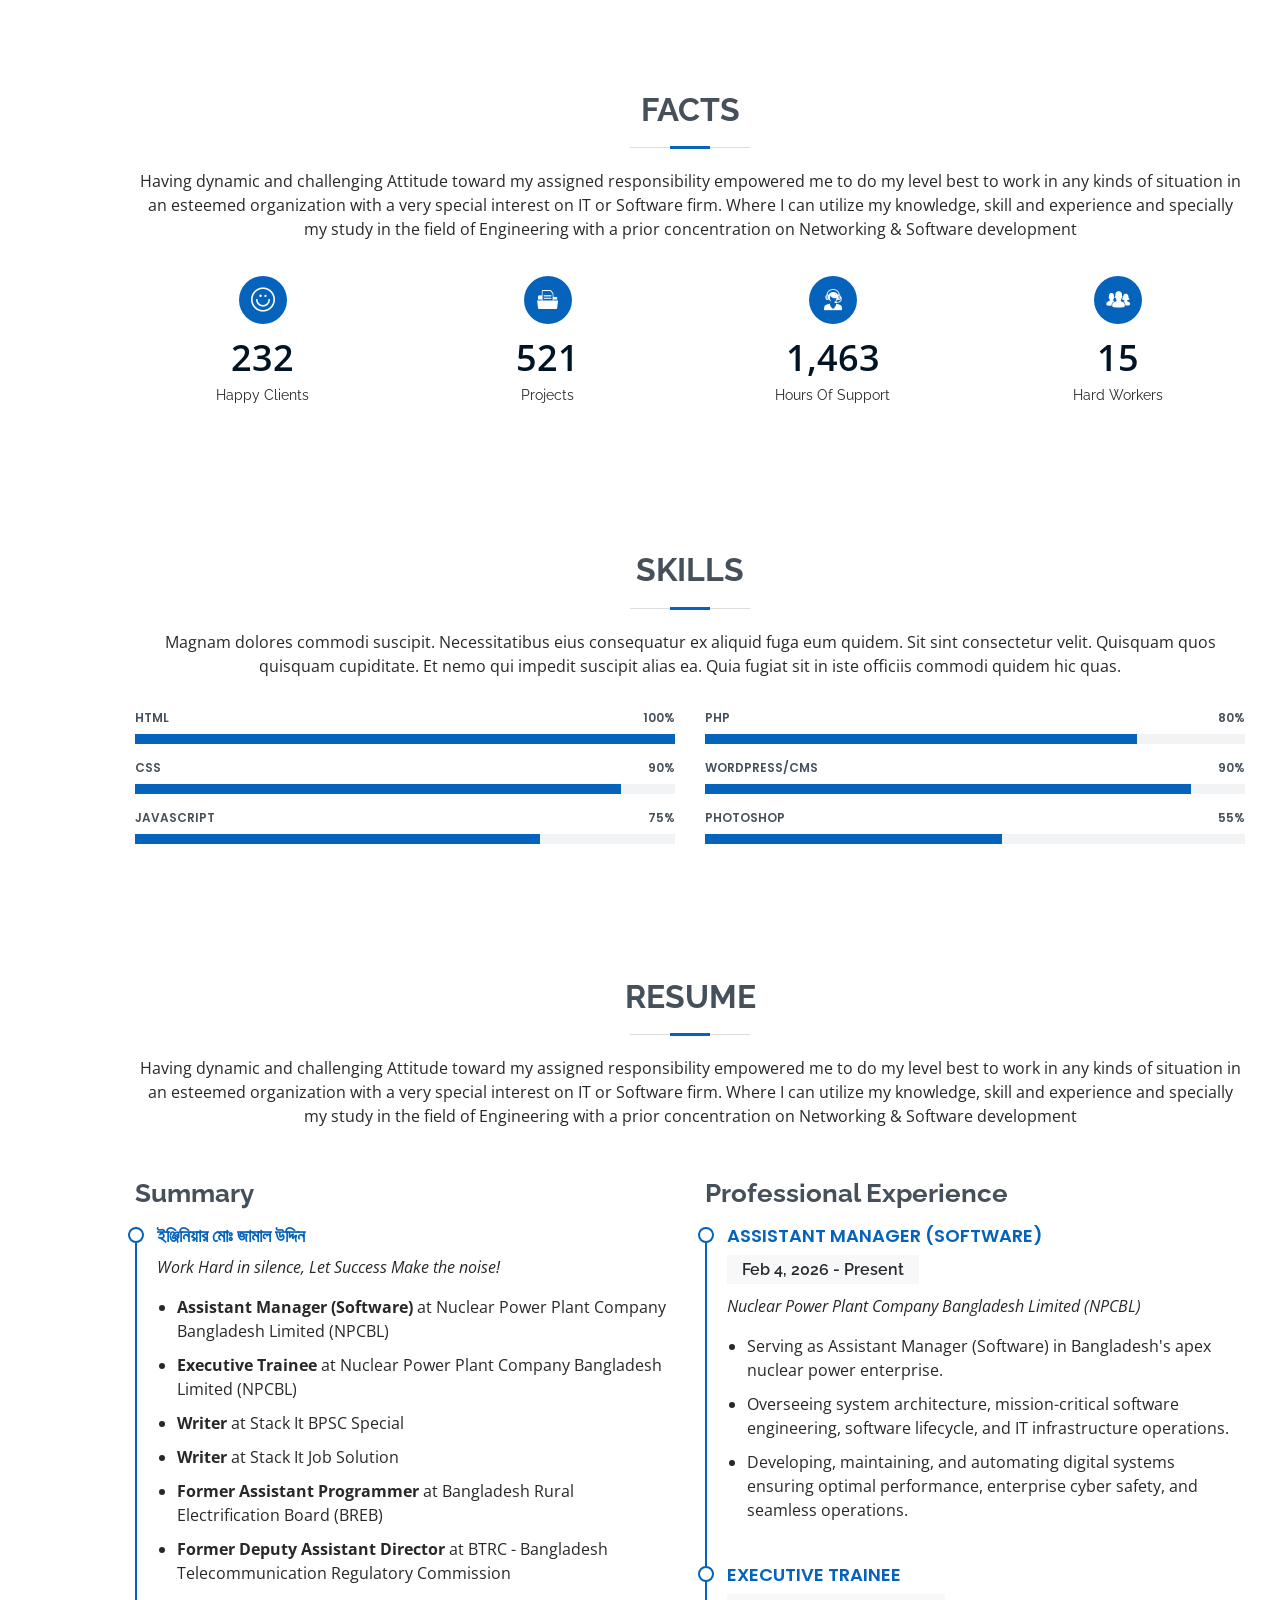
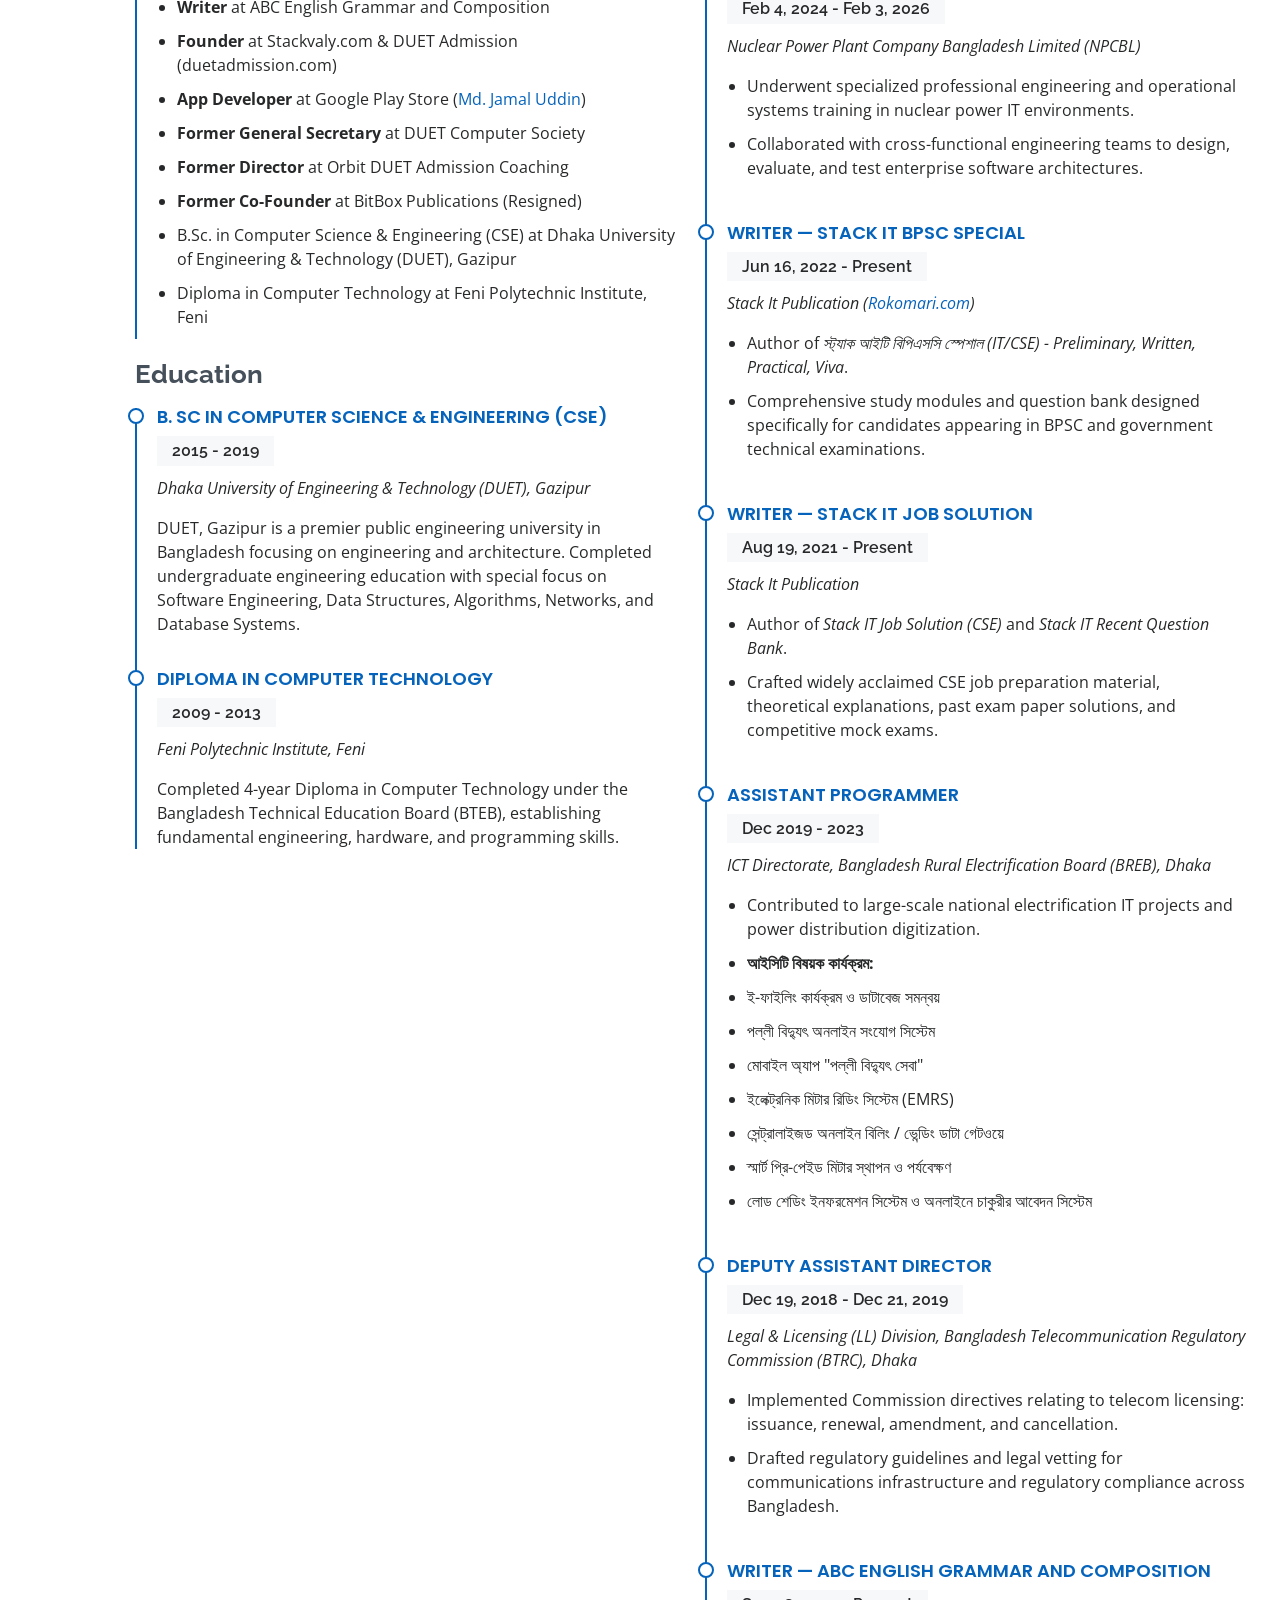
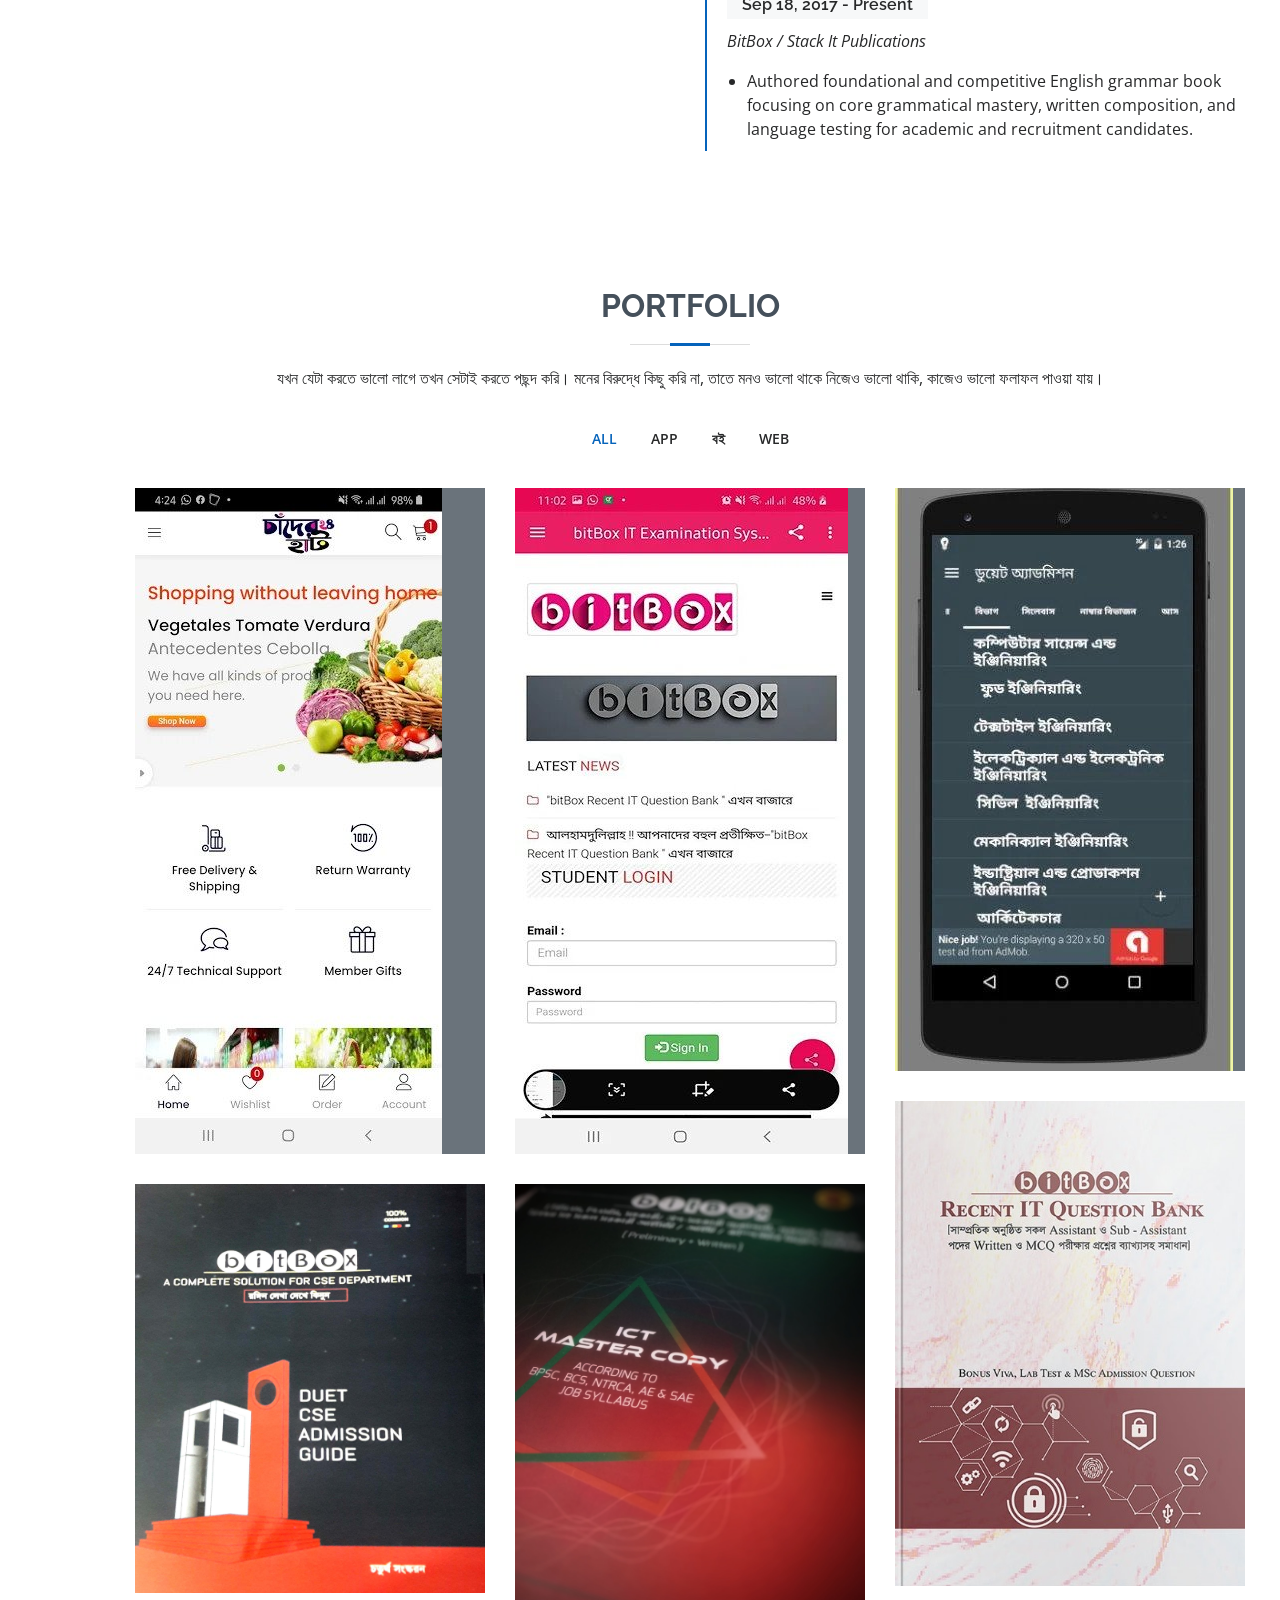
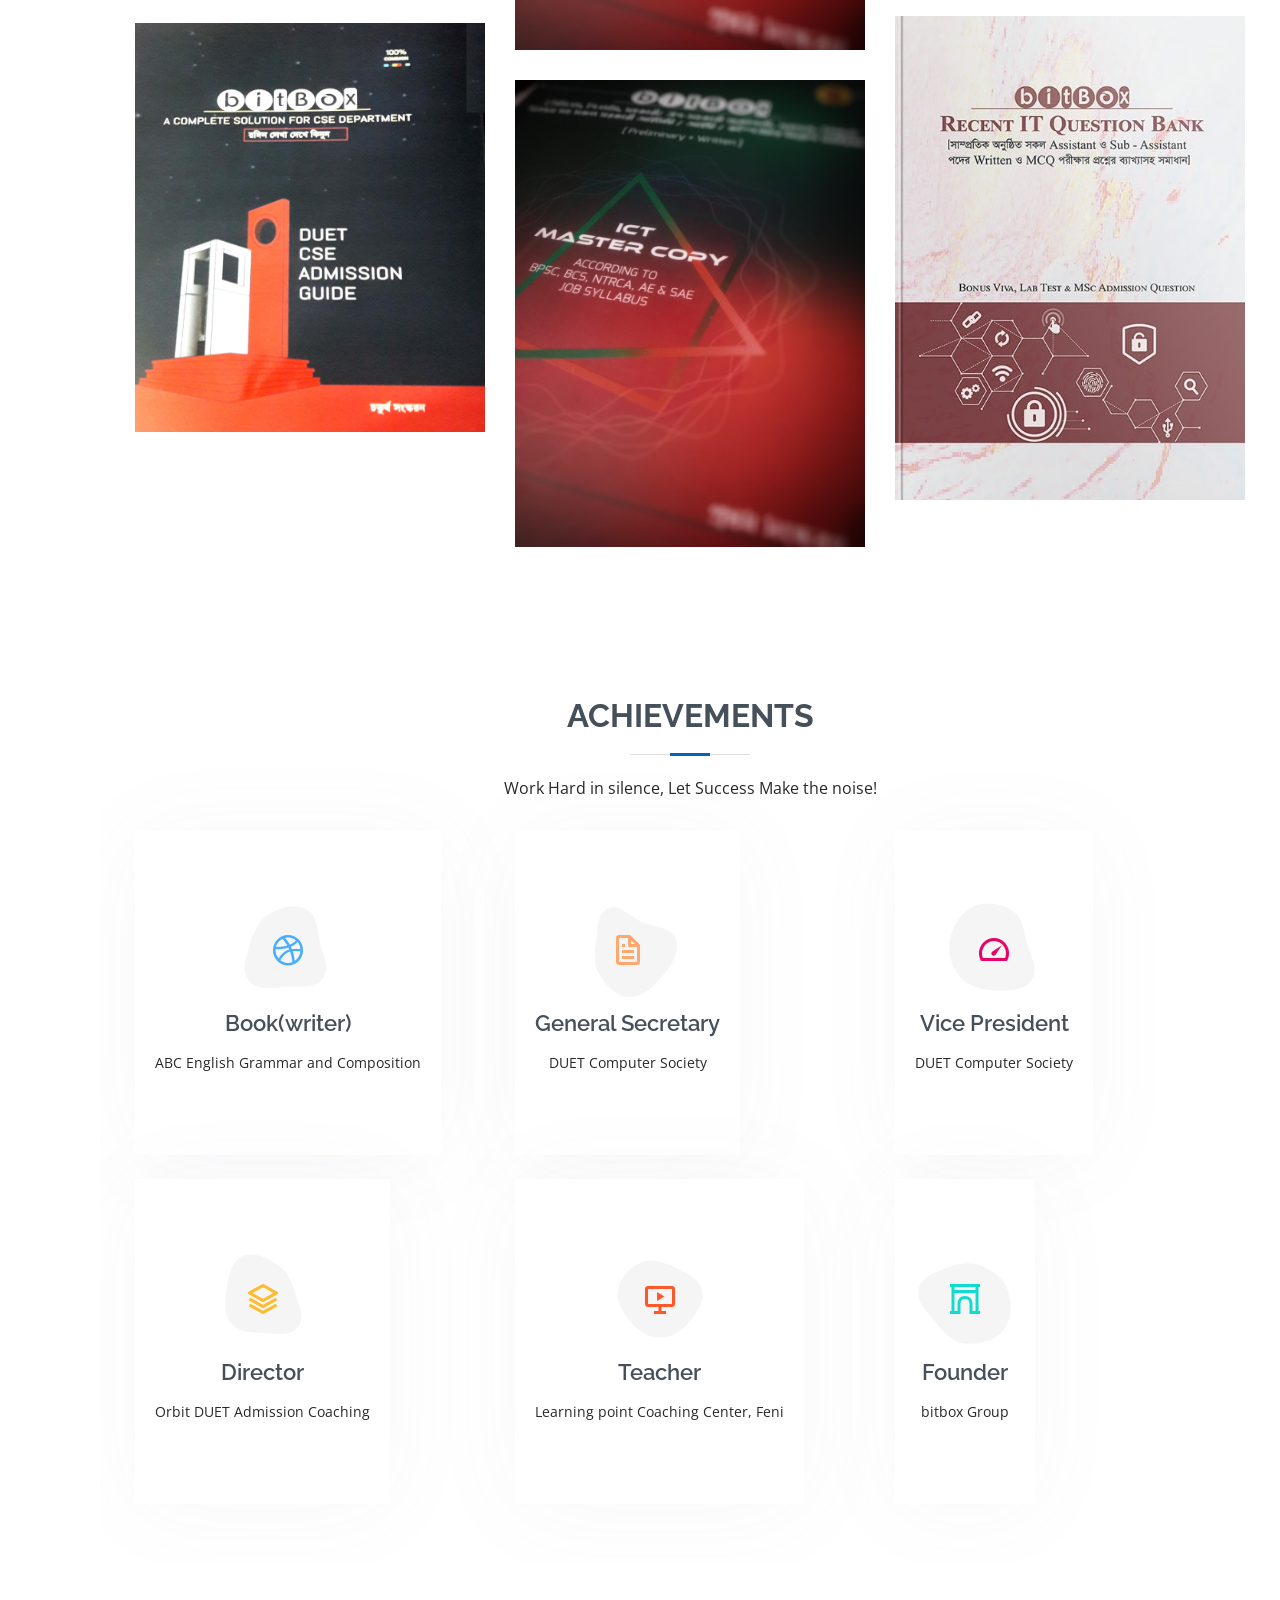
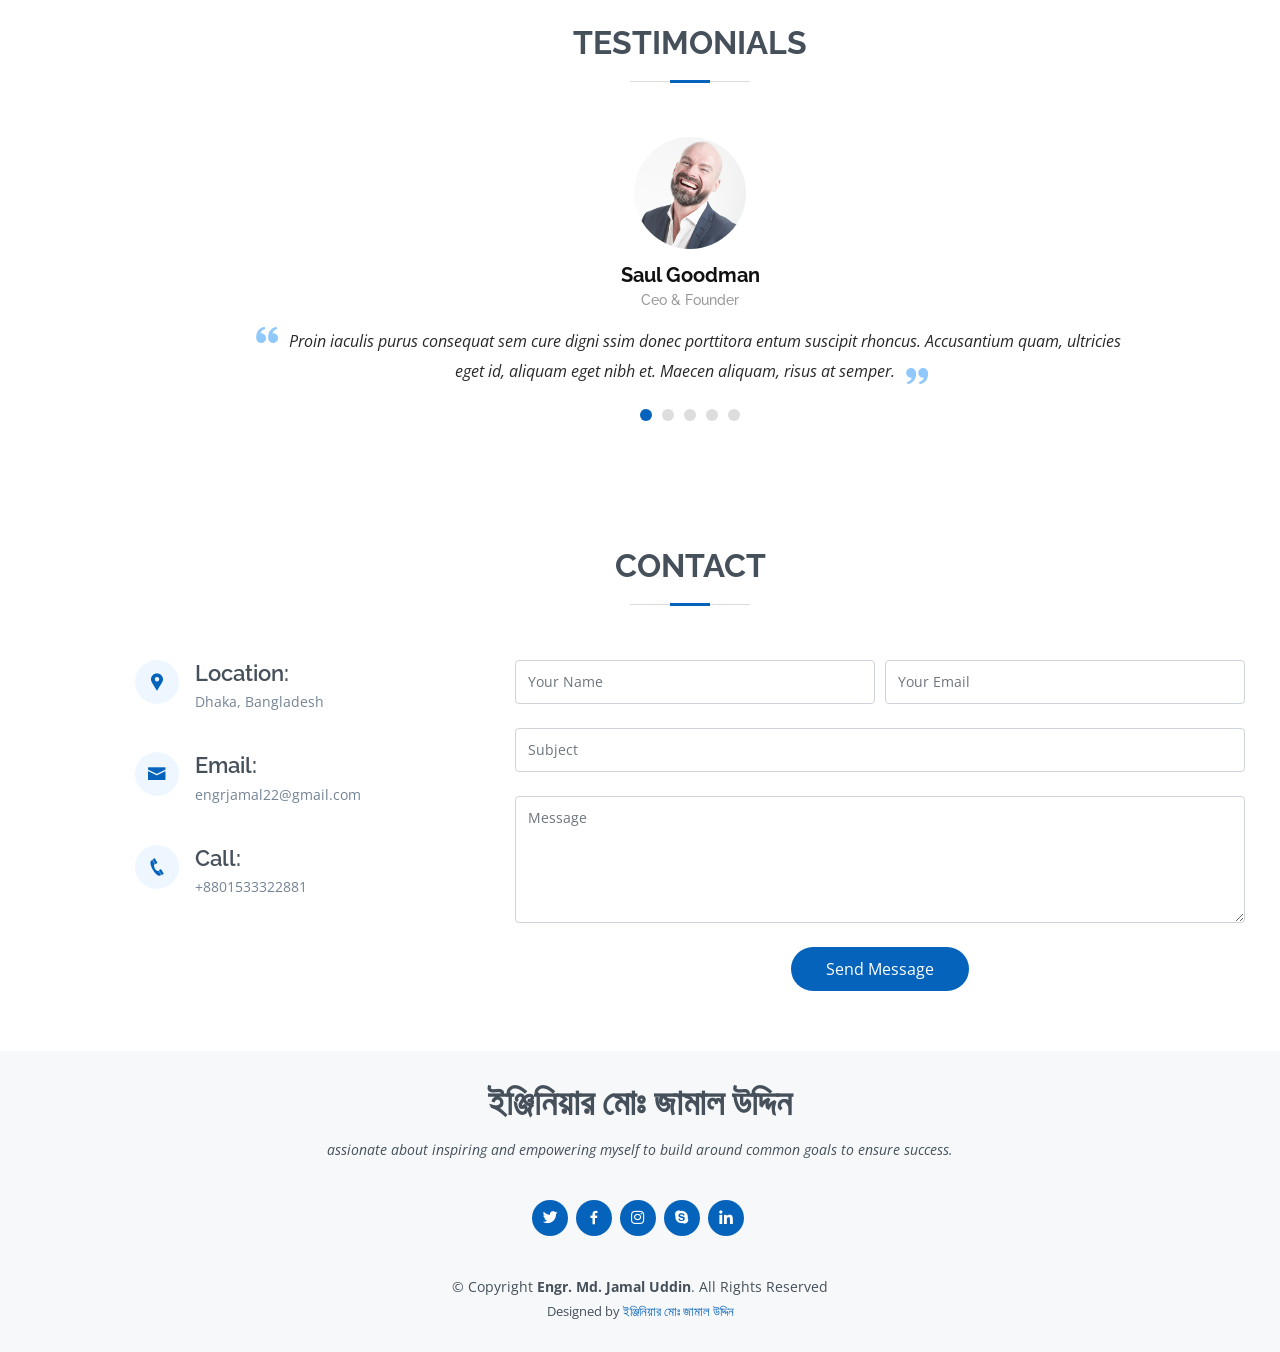
==== commit c706fc66: "d" ====
--- a/index.html
+++ b/index.html
@@ -5,9 +5,105 @@
   <meta charset="utf-8">
   <meta content="width=device-width, initial-scale=1.0" name="viewport">
 
-  <title>Engr. Md Jamal Uddin</title>
-  <meta content="" name="descriptison">
-  <meta content="" name="keywords">
+  <title>Engr. Md Jamal Uddin (প্রকৌশলী মোঃ জামাল উদ্দিন) | Assistant Manager (Software) NPCBL, Author &amp; Software Engineer</title>
+  <meta content="Engr. Md Jamal Uddin (প্রকৌশলী মোঃ জামাল উদ্দিন) - Assistant Manager (Software) at NPCBL, former Assistant Programmer at BREB and Deputy Assistant Director at BTRC. Author of Stack IT Job Solution, Stack IT BPSC Special, and ABC English Grammar. Founder of Stackvaly.com and duetadmission.com. Best CSE &amp; IT job preparation book writer and Android app developer in Bangladesh." name="description">
+  <meta content="Engr. Md Jamal Uddin, Engr. Md. Jamal Uddin, Engr Md Jamal Uddin, Md Jamal Uddin, Md. Jamal Uddin, Jamal Uddin, Jamal Uddin DUET, Jamal, Uddin Jamal, Md Jamal, প্রকৌশলী মোঃ জামাল উদ্দিন, ইঞ্জিনিয়ার মোঃ জামাল উদ্দিন, প্রকৌঃ মোঃ জামাল উদ্দিন, জামাল উদ্দিন, মোঃ জামাল উদ্দিন, জামাল, Assistant Manager Software NPCBL, Nuclear Power Plant Company Bangladesh Limited, Executive Trainee NPCBL, Assistant Programmer BREB, Bangladesh Rural Electrification Board, Deputy Assistant Director BTRC, Bangladesh Telecommunication Regulatory Commission, writer, programmer, developer, software engineer, rokomari book seller, stackvaly founder, stackvaly.com, duetadmission.com, DUET Admission, stack it founder, bitbox founder resigned, it job book writer, cse book writer, best cse book writer, it job best writer, stack it job solution, stack it bpsc special, stack it recent question bank, stack it publication, abc english grammar and composition, duet cse, DUET Computer Society" name="keywords">
+  <meta name="author" content="Engr. Md Jamal Uddin (প্রকৌশলী মোঃ জামাল উদ্দিন)">
+  <meta name="robots" content="index, follow, max-image-preview:large, max-snippet:-1, max-video-preview:-1">
+  <link rel="canonical" href="https://engrjamal.github.io/">
+
+  <!-- Open Graph / Facebook -->
+  <meta property="og:type" content="profile">
+  <meta property="og:locale" content="en_US">
+  <meta property="og:locale:alternate" content="bn_BD">
+  <meta property="og:url" content="https://engrjamal.github.io/">
+  <meta property="og:title" content="Engr. Md Jamal Uddin (প্রকৌশলী মোঃ জামাল উদ্দিন) | Official Website">
+  <meta property="og:description" content="Assistant Manager (Software) at NPCBL, former Assistant Programmer at BREB &amp; Deputy Assistant Director at BTRC. Best-selling CSE &amp; IT Job Solution Author, Founder of Stackvaly.com &amp; duetadmission.com.">
+  <meta property="og:image" content="https://engrjamal.github.io/assets/img/profile-img.jpg">
+  <meta property="og:site_name" content="Engr. Md Jamal Uddin">
+  <meta property="profile:first_name" content="Jamal">
+  <meta property="profile:last_name" content="Uddin">
+  <meta property="profile:username" content="engrjamal">
+
+  <!-- Twitter -->
+  <meta name="twitter:card" content="summary_large_image">
+  <meta name="twitter:url" content="https://engrjamal.github.io/">
+  <meta name="twitter:title" content="Engr. Md Jamal Uddin (প্রকৌশলী মোঃ জামাল উদ্দিন)">
+  <meta name="twitter:description" content="Assistant Manager (Software) at NPCBL, Author of Stack IT Job Solution &amp; BPSC Special, Founder of Stackvaly.com &amp; duetadmission.com.">
+  <meta name="twitter:image" content="https://engrjamal.github.io/assets/img/profile-img.jpg">
+
+  <!-- Schema.org JSON-LD Structured Data for Search Engines -->
+  <script type="application/ld+json">
+  {
+    "@context": "https://schema.org",
+    "@graph": [
+      {
+        "@type": "Person",
+        "@id": "https://engrjamal.github.io/#person",
+        "name": "Engr. Md Jamal Uddin",
+        "alternateName": [
+          "প্রকৌশলী মোঃ জামাল উদ্দিন",
+          "ইঞ্জিনিয়ার মোঃ জামাল উদ্দিন",
+          "প্রকৌঃ মোঃ জামাল উদ্দিন",
+          "Md Jamal Uddin",
+          "Md. Jamal Uddin",
+          "Jamal Uddin",
+          "Uddin Jamal",
+          "Md Jamal",
+          "Jamal",
+          "Engr Jamal"
+        ],
+        "url": "https://engrjamal.github.io/",
+        "image": "https://engrjamal.github.io/assets/img/profile-img.jpg",
+        "jobTitle": "Assistant Manager (Software)",
+        "worksFor": {
+          "@type": "Organization",
+          "name": "Nuclear Power Plant Company Bangladesh Limited (NPCBL)"
+        },
+        "alumniOf": [
+          {
+            "@type": "CollegeOrUniversity",
+            "name": "Dhaka University of Engineering & Technology (DUET), Gazipur"
+          },
+          {
+            "@type": "EducationalOrganization",
+            "name": "Feni Polytechnic Institute"
+          }
+        ],
+        "sameAs": [
+          "https://www.linkedin.com/in/engr-md-jamal-uddin/",
+          "https://www.facebook.com/engrmdjamaluddin22",
+          "https://github.com/engrjamal",
+          "https://play.google.com/store/apps/dev?id=6640882542329155470",
+          "https://www.rokomari.com/book/publisher/11762/stack-it-publication",
+          "https://duetadmission.com",
+          "https://stackvaly.com"
+        ],
+        "knowsAbout": [
+          "Software Engineering",
+          "Computer Science & Engineering (CSE)",
+          "CSE Job Preparation",
+          "BPSC IT Examination",
+          "Web Application Development",
+          "Android Mobile Apps",
+          "E-Commerce Architecture",
+          "Enterprise Software Systems"
+        ],
+        "description": "Engr. Md Jamal Uddin (প্রকৌশলী মোঃ জামাল উদ্দিন) is an Assistant Manager (Software) at Nuclear Power Plant Company Bangladesh Limited (NPCBL), former Assistant Programmer at Bangladesh Rural Electrification Board (BREB), and former Deputy Assistant Director at BTRC. Author of Stack IT Job Solution, Stack IT BPSC Special, and ABC English Grammar and Composition. Founder of Stackvaly.com and duetadmission.com."
+      },
+      {
+        "@type": "WebSite",
+        "@id": "https://engrjamal.github.io/#website",
+        "url": "https://engrjamal.github.io/",
+        "name": "Engr. Md Jamal Uddin Portfolio",
+        "description": "Official portfolio of Engr. Md Jamal Uddin (প্রকৌশলী মোঃ জামাল উদ্দিন)",
+        "publisher": {
+          "@id": "https://engrjamal.github.io/#person"
+        }
+      }
+    ]
+  }
+  </script>
 
   <!-- Favicons -->
   <link href="assets/img/favicon.png" rel="icon">
@@ -59,14 +155,15 @@
   <!-- ======= Hero Section ======= -->
   <section id="hero" class="d-flex flex-column justify-content-center">
     <div class="container" data-aos="zoom-in" data-aos-delay="100">
+      <h1 style="font-size: 48px; font-weight: 700; margin: 0 0 10px 0; color: #45505b;">Engr. Md Jamal Uddin</h1>
       <h2>প্রকৌশলী মোঃ জামাল উদ্দিন</h2> 
-      <p>I'm <span class="typed" data-typed-items="Designer, Developer, Freelancer, Writer"></span></p>
+      <p>I'm <span class="typed" data-typed-items="Assistant Manager (Software) NPCBL, Software Engineer, Best-Selling CSE Book Author, Stackvaly Founder, DUET Admission Founder, Android App Developer"></span></p>
       <div class="social-links">
-        <a href="#" class="twitter"><i class="bx bxl-twitter"></i></a>
-        <a href="#" class="facebook"><i class="bx bxl-facebook"></i></a>
-        <a href="#" class="instagram"><i class="bx bxl-instagram"></i></a>
-        <a href="#" class="google-plus"><i class="bx bxl-skype"></i></a>
-        <a href="#" class="linkedin"><i class="bx bxl-linkedin"></i></a>
+        <a href="https://www.linkedin.com/in/engr-md-jamal-uddin/" target="_blank" rel="noopener noreferrer" class="linkedin" title="LinkedIn Profile"><i class="bx bxl-linkedin"></i></a>
+        <a href="https://www.facebook.com/engrmdjamaluddin22" target="_blank" rel="noopener noreferrer" class="facebook" title="Facebook Profile"><i class="bx bxl-facebook"></i></a>
+        <a href="https://play.google.com/store/apps/dev?id=6640882542329155470&amp;hl=en" target="_blank" rel="noopener noreferrer" class="google-play" title="Google Play Apps"><i class="bx bxl-android"></i></a>
+        <a href="https://www.rokomari.com/book/publisher/11762/stack-it-publication" target="_blank" rel="noopener noreferrer" class="rokomari" title="Stack IT Books on Rokomari"><i class="bx bx-book"></i></a>
+        <a href="https://github.com/engrjamal" target="_blank" rel="noopener noreferrer" class="github" title="GitHub Profile"><i class="bx bxl-github"></i></a>
       </div>
     </div>
   </section><!-- End Hero -->
@@ -79,38 +176,38 @@
 
         <div class="section-title">
           <h2>About</h2>
-          <p>Having dynamic and challenging Attitude toward my assigned responsibility empowered me to do my level best to work in any kinds of situation in an esteemed organization with a very special interest on IT or Software firm. Where I can utilize my knowledge, skill and experience and specially my study in the field of Engineering with a prior concentration on Networking & Software development.</p>
+          <p>Having a dynamic and challenging attitude toward my assigned responsibilities empowers me to perform at my highest potential in esteemed engineering organizations, software enterprises, and technology platforms. Experienced in leading mission-critical software systems, system architecture, e-commerce infrastructure, and authoring top-tier Computer Science &amp; IT job preparation books in Bangladesh.</p>
         </div>
 
         <div class="row">
           <div class="col-lg-4">
-            <img src="assets/img/profile-img.jpg" class="img-fluid" alt="">
+            <img src="assets/img/profile-img.jpg" class="img-fluid" alt="Engr. Md Jamal Uddin - Assistant Manager (Software) NPCBL">
           </div>
           <div class="col-lg-8 pt-4 pt-lg-0 content">
-            <h3>Assistant Programmer ,ICT Directorate, Bangladesh Rural Electrification Board.</h3>
+            <h3>Assistant Manager (Software), Nuclear Power Plant Company Bangladesh Limited (NPCBL)</h3>
             <p class="font-italic">
-              Core strengths are young, energetic & enthusiastic to adopt innovative knowledge, technology & skill. Self-motivation skill empowers to handle pressure situation, stress and unforeseen contingency. Developed leadership and motivational quality from school level. Skill inventory includes skill of computer and IT operations, problem solving, organizing, prospecting, closing, networking, communication, presentation etc.
+              Former Assistant Programmer at Bangladesh Rural Electrification Board (BREB) and Deputy Assistant Director at Bangladesh Telecommunication Regulatory Commission (BTRC). Founder of Stackvaly.com and duetadmission.com. Renowned author of Stack IT Job Solution (CSE), Stack IT BPSC Special, and ABC English Grammar &amp; Composition.
             </p>
             <div class="row">
               <div class="col-lg-6">
                 <ul>
-                  <li><i class="icofont-rounded-right"></i> <strong>Birthday:</strong> 10 October 1993</li>
-                  <li><i class="icofont-rounded-right"></i> <strong>Website:</strong> https://engrjamal.github.io/</li>
+                  <li><i class="icofont-rounded-right"></i> <strong>Current Role:</strong> Assistant Manager (Software), NPCBL</li>
+                  <li><i class="icofont-rounded-right"></i> <strong>Website:</strong> <a href="https://engrjamal.github.io/">https://engrjamal.github.io/</a></li>
                   <li><i class="icofont-rounded-right"></i> <strong>Phone:</strong> +8801533322881</li>
-                  <li><i class="icofont-rounded-right"></i> <strong>City:</strong> City : Dhaka, Bangladesh</li>
+                  <li><i class="icofont-rounded-right"></i> <strong>City:</strong> Dhaka, Bangladesh</li>
                 </ul>
               </div>
               <div class="col-lg-6">
                 <ul>
-                  <li><i class="icofont-rounded-right"></i> <strong>Age:</strong> 27</li>
-                  <li><i class="icofont-rounded-right"></i> <strong>Degree:</strong> Master</li>
-                  <li><i class="icofont-rounded-right"></i> <strong>PhEmailone:</strong> engrjamal22@gmail.com</li>
-                  <li><i class="icofont-rounded-right"></i> <strong>Freelance:</strong> Available</li>
+                  <li><i class="icofont-rounded-right"></i> <strong>Degree:</strong> B.Sc. in CSE (DUET)</li>
+                  <li><i class="icofont-rounded-right"></i> <strong>Email:</strong> <a href="mailto:engrjamal22@gmail.com">engrjamal22@gmail.com</a></li>
+                  <li><i class="icofont-rounded-right"></i> <strong>Author/Publisher:</strong> Stack IT Publication (Rokomari)</li>
+                  <li><i class="icofont-rounded-right"></i> <strong>Projects:</strong> Stackvaly, DUET Admission, Stack IT App</li>
                 </ul>
               </div>
             </div>
             <p>
-              For any kind of inquery about me, please feel free to communicate with me.
+              Committed to advancing technology, engineering education, and software development. For collaborations, consultancy, or professional inquiries, feel free to get in touch.
             </p>
           </div>
         </div>
@@ -243,69 +340,122 @@
 
         <div class="row">
           <div class="col-lg-6">
-            <h3 class="resume-title">Sumary</h3>
+            <h3 class="resume-title">Summary</h3>
             <div class="resume-item pb-0">
               <h4>ইঞ্জিনিয়ার মোঃ জামাল উদ্দিন</h4> 
               <p><em>Work Hard in silence, Let Success Make the noise!</em></p>
               <ul>
-                <li>Assistant Programmer at Bangladesh Rural Electrification Board-BREB</li>
-                <li>Writer at ABC English Grammar and Composition</li>
-                <li>Studied Diploma in  Computer Technology(Engineering)  at Feni polytechnic Institute, Feni</li>
-				  <li>Former Deputy Assistant Director at BTRC- Bangladesh Telecommunication Regulatory Commission</li>
-                <li>Studied B. Sc in Computer Science & Engineering (CSE) at Dhaka University of Engineering & Technology, Gazipur</li>
-				    <li>Studied SSC in  Science  at Purba Chandrapur High School, Dagonbhuiyan, Feni</li>
-                <li>Former General Secretary at DUET Computer Society</li>
-				  <li>Former Director at Orbit DUET Admission Coaching</li>
-				  <li>Writer at BitBox ডুয়েট CSE ভর্তি গাইড ও জব সুল্যশন</li>
-                <li>Group Managing Director at BitBox CSE/ITJob Solution</li>
-                <li>Administrating Director at বিটবক্স পাবলিকেশন্স</li>
+                <li><strong>Assistant Manager (Software)</strong> at Nuclear Power Plant Company Bangladesh Limited (NPCBL)</li>
+                <li><strong>Executive Trainee</strong> at Nuclear Power Plant Company Bangladesh Limited (NPCBL)</li>
+                <li><strong>Writer</strong> at Stack It BPSC Special</li>
+                <li><strong>Writer</strong> at Stack It Job Solution</li>
+                <li><strong>Former Assistant Programmer</strong> at Bangladesh Rural Electrification Board (BREB)</li>
+                <li><strong>Former Deputy Assistant Director</strong> at BTRC - Bangladesh Telecommunication Regulatory Commission</li>
+                <li><strong>Writer</strong> at ABC English Grammar and Composition</li>
+                <li><strong>Founder</strong> at Stackvaly.com &amp; DUET Admission (duetadmission.com)</li>
+                <li><strong>App Developer</strong> at Google Play Store (<a href="https://play.google.com/store/apps/dev?id=6640882542329155470&amp;hl=en" target="_blank" rel="noopener noreferrer">Md. Jamal Uddin</a>)</li>
+                <li><strong>Former General Secretary</strong> at DUET Computer Society</li>
+                <li><strong>Former Director</strong> at Orbit DUET Admission Coaching</li>
+                <li><strong>Former Co-Founder</strong> at BitBox Publications (Resigned)</li>
+                <li>B.Sc. in Computer Science &amp; Engineering (CSE) at Dhaka University of Engineering &amp; Technology (DUET), Gazipur</li>
+                <li>Diploma in Computer Technology at Feni Polytechnic Institute, Feni</li>
               </ul>
             </div>
 
             <h3 class="resume-title">Education</h3>
             <div class="resume-item">
-              <h4>B. Sc in Computer Science & Engineering (CSE) </h4>
+              <h4>B. Sc in Computer Science & Engineering (CSE)</h4>
               <h5>2015 - 2019</h5>
-              <p><em>Dhaka University of Engineering & Technology, Gazipur</em></p>
-              <p>Dhaka University of Engineering & Technology, Gazipur or DUET, Gazipur is a public university in Bangladesh which focuses on the study of engineering and architecture. It is one of the most popular engineering universities of Bangladesh.</p>
+              <p><em>Dhaka University of Engineering &amp; Technology (DUET), Gazipur</em></p>
+              <p>DUET, Gazipur is a premier public engineering university in Bangladesh focusing on engineering and architecture. Completed undergraduate engineering education with special focus on Software Engineering, Data Structures, Algorithms, Networks, and Database Systems.</p>
             </div>
             <div class="resume-item">
-              <h4>Diploma in  Computer Technology</h4>
+              <h4>Diploma in Computer Technology</h4>
               <h5>2009 - 2013</h5>
-              <p><em>Feni polytechnic Institute, Feni</em></p>
-              <p>Feni Polytechnic Institute is a technical educational institution in Feni, Bangladesh.</p>
+              <p><em>Feni Polytechnic Institute, Feni</em></p>
+              <p>Completed 4-year Diploma in Computer Technology under the Bangladesh Technical Education Board (BTEB), establishing fundamental engineering, hardware, and programming skills.</p>
             </div>
           </div>
           <div class="col-lg-6">
             <h3 class="resume-title">Professional Experience</h3>
+
+            <div class="resume-item">
+              <h4>Assistant Manager (Software)</h4>
+              <h5>Feb 4, 2026 - Present</h5>
+              <p><em>Nuclear Power Plant Company Bangladesh Limited (NPCBL)</em></p>
+              <ul>
+                <li>Serving as Assistant Manager (Software) in Bangladesh's apex nuclear power enterprise.</li>
+                <li>Overseeing system architecture, mission-critical software engineering, software lifecycle, and IT infrastructure operations.</li>
+                <li>Developing, maintaining, and automating digital systems ensuring optimal performance, enterprise cyber safety, and seamless operations.</li>
+              </ul>
+            </div>
+
+            <div class="resume-item">
+              <h4>Executive Trainee</h4>
+              <h5>Feb 4, 2024 - Feb 3, 2026</h5>
+              <p><em>Nuclear Power Plant Company Bangladesh Limited (NPCBL)</em></p>
+              <ul>
+                <li>Underwent specialized professional engineering and operational systems training in nuclear power IT environments.</li>
+                <li>Collaborated with cross-functional engineering teams to design, evaluate, and test enterprise software architectures.</li>
+              </ul>
+            </div>
+
+            <div class="resume-item">
+              <h4>Writer — Stack It BPSC Special</h4>
+              <h5>Jun 16, 2022 - Present</h5>
+              <p><em>Stack It Publication (<a href="https://www.rokomari.com/book/publisher/11762/stack-it-publication" target="_blank" rel="noopener noreferrer">Rokomari.com</a>)</em></p>
+              <ul>
+                <li>Author of <em>স্ট্যাক আইটি বিপিএসসি স্পেশাল (IT/CSE) - Preliminary, Written, Practical, Viva</em>.</li>
+                <li>Comprehensive study modules and question bank designed specifically for candidates appearing in BPSC and government technical examinations.</li>
+              </ul>
+            </div>
+
+            <div class="resume-item">
+              <h4>Writer — Stack It Job Solution</h4>
+              <h5>Aug 19, 2021 - Present</h5>
+              <p><em>Stack It Publication</em></p>
+              <ul>
+                <li>Author of <em>Stack IT Job Solution (CSE)</em> and <em>Stack IT Recent Question Bank</em>.</li>
+                <li>Crafted widely acclaimed CSE job preparation material, theoretical explanations, past exam paper solutions, and competitive mock exams.</li>
+              </ul>
+            </div>
+
+            <div class="resume-item">
+              <h4>Assistant Programmer</h4>
+              <h5>Dec 2019 - 2023</h5>
+              <p><em>ICT Directorate, Bangladesh Rural Electrification Board (BREB), Dhaka</em></p>
+              <ul>
+                <li>Contributed to large-scale national electrification IT projects and power distribution digitization.</li>
+                <li><strong>আইসিটি বিষয়ক কার্যক্রম:</strong></li>
+                <li>ই-ফাইলিং কার্যক্রম ও ডাটাবেজ সমন্বয়</li>
+                <li>পল্লী বিদ্যুৎ অনলাইন সংযোগ সিস্টেম</li>
+                <li>মোবাইল অ্যাপ "পল্লী বিদ্যুৎ সেবা"</li>
+                <li>ইলেক্ট্রনিক মিটার রিডিং সিস্টেম (EMRS)</li>
+                <li>সেন্ট্রালাইজড অনলাইন বিলিং / ভেন্ডিং ডাটা গেটওয়ে</li>
+                <li>স্মার্ট প্রি-পেইড মিটার স্থাপন ও পর্যবেক্ষণ</li>
+                <li>লোড শেডিং ইনফরমেশন সিস্টেম ও অনলাইনে চাকুরীর আবেদন সিস্টেম</li>
+              </ul>
+            </div>
+
             <div class="resume-item">
               <h4>Deputy Assistant Director</h4>
-              <h5>2019 - 2020</h5>
-              <p><em>Bangladesh Telecommunication Regulatory Commission, Dhaka </em></p>
+              <h5>Dec 19, 2018 - Dec 21, 2019</h5>
+              <p><em>Legal &amp; Licensing (LL) Division, Bangladesh Telecommunication Regulatory Commission (BTRC), Dhaka</em></p>
               <ul>
-                <li>The Bangladesh Telecommunication Regulatory Commission is an independent commission founded under the Bangladesh Telecommunication Act, 2001. The BTRC is responsible for regulating all matters related to telecommunications of Bangladesh.</li>
-                <li>I worked at Legal & Licensing (LL) Division </li>
-                <li>The Legal & Licensing (LL) Division implements all the decisions of the Commission relating to issuance, renewal, amendment, suspension and cancellation of license; drafts regulations and guidelines; vets all legal documents of the Commission and takes measures for Court cases filed by or against the Commission.</li>
-               
+                <li>Implemented Commission directives relating to telecom licensing: issuance, renewal, amendment, and cancellation.</li>
+                <li>Drafted regulatory guidelines and legal vetting for communications infrastructure and regulatory compliance across Bangladesh.</li>
               </ul>
             </div>
+
             <div class="resume-item">
-              <h4>Assistant Programmer</h4>
-              <h5>2020 - Present</h5>
-              <p><em>ICT Directorate, Bangladesh Rural Electrificatin Board(BREB), Dhaka</em></p>
+              <h4>Writer — ABC English Grammar and Composition</h4>
+              <h5>Sep 18, 2017 - Present</h5>
+              <p><em>BitBox / Stack It Publications</em></p>
               <ul>
-                <li>Bangladesh Rural Electrification Board or BREB, is government organization in Dhaka, Bangladesh and is responsible for rural electrification. It is the largest power distribution organization in Bangladesh. Major General Moin Uddin is the present chairman of the board.</li>
-               <br>আইসিটি বিষয়ক কার্যক্রম
-                <li>ই-ফাইলিং কার্যক্রমঃ</li>
-                <li>পল্লী বিদ্যুৎ অনলাইন সংযোগ সিস্টেমঃ</li>
-				  <li>মোবাইল এ্যাপ “পল্লী বিদ্যুৎ সেবা”ঃ</li>
-                <li>ইলেক্ট্রনিক মিটার রিডিং সিস্টেম (EMRS):</li>
-				  <li>সেন্ট্রালাইজড অনলাইন বিলিং/ভেন্ডিং ডাটা গেটওয়ে:</li>
-                <li>স্মার্ট প্রি-পেইড মিটার স্থাপনঃ </li>
-				  <li>লোড শেডিং ইনফরমেশন সিস্টেম :</li>
-                <li>অনলাইনে চাকুরীর আবেদন :ঃ</li>
+                <li>Authored foundational and competitive English grammar book focusing on core grammatical mastery, written composition, and language testing for academic and recruitment candidates.</li>
               </ul>
             </div>
+
           </div>
         </div>
 
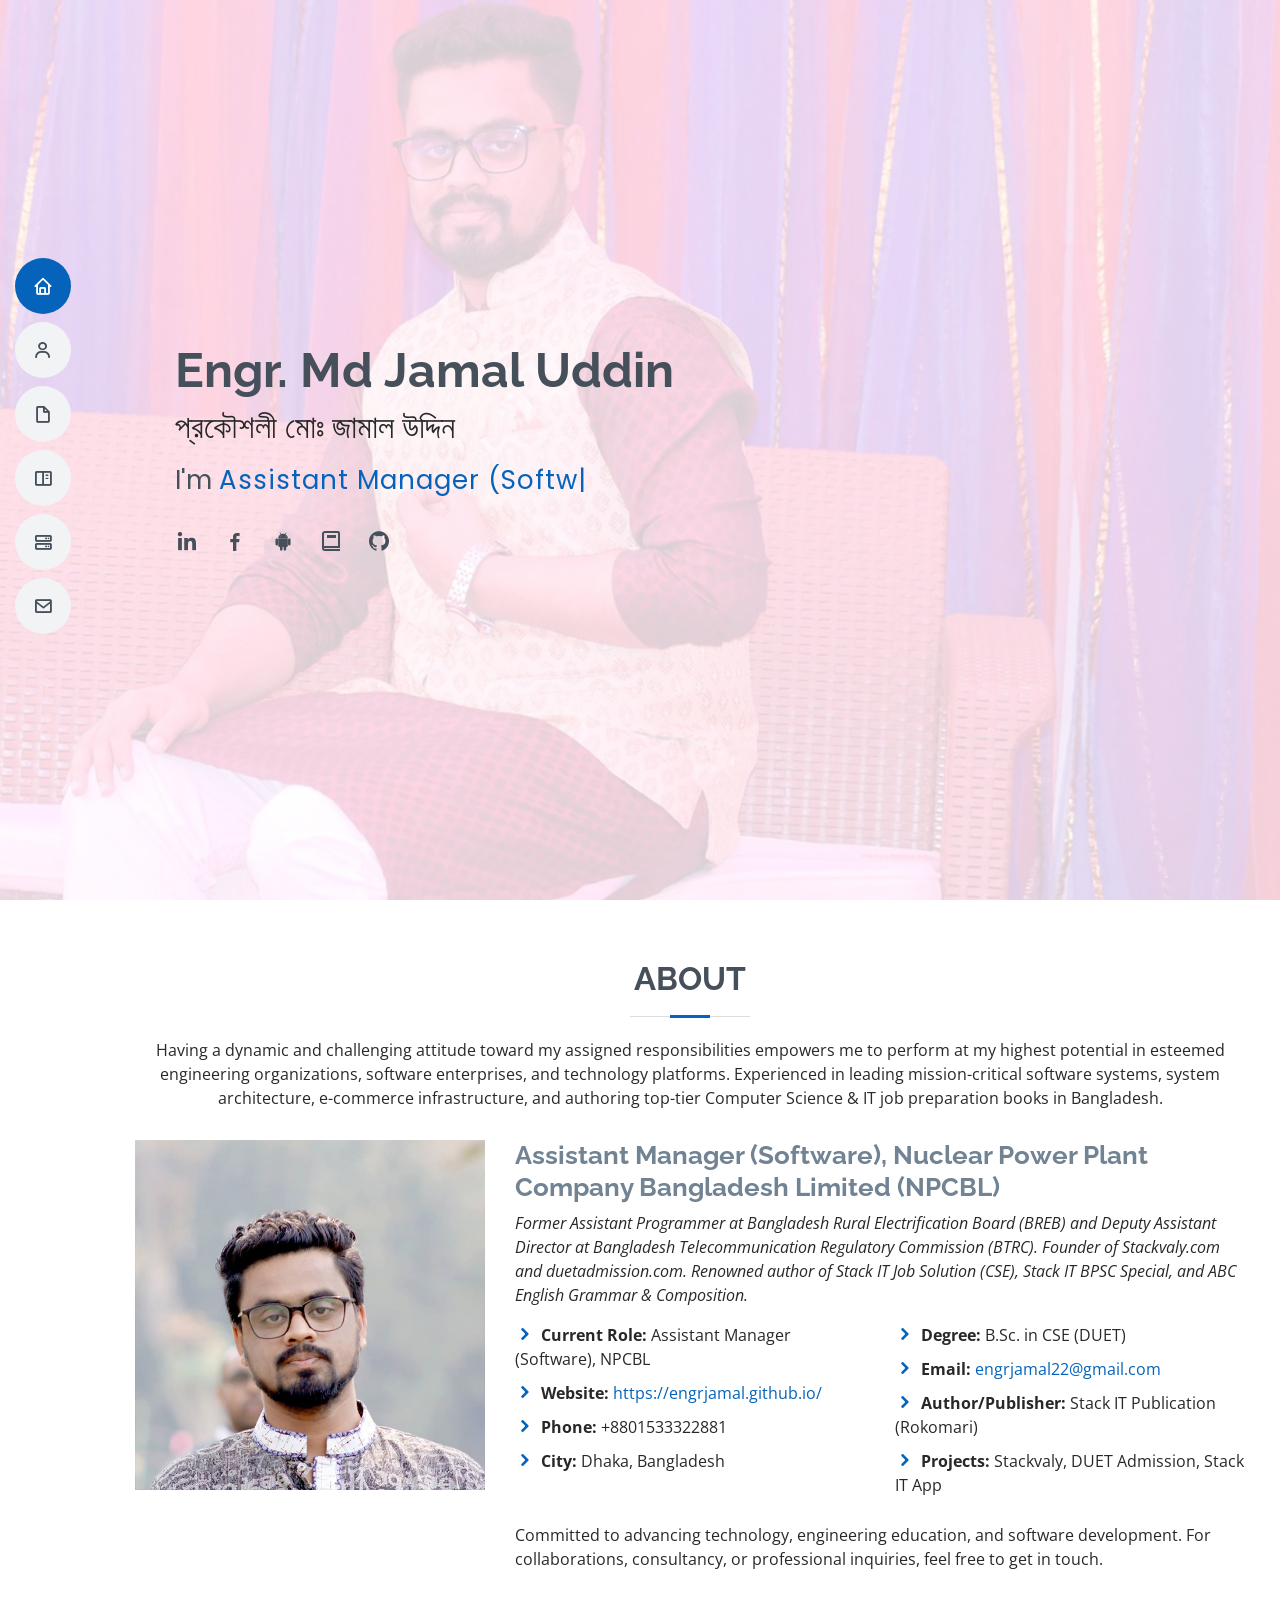
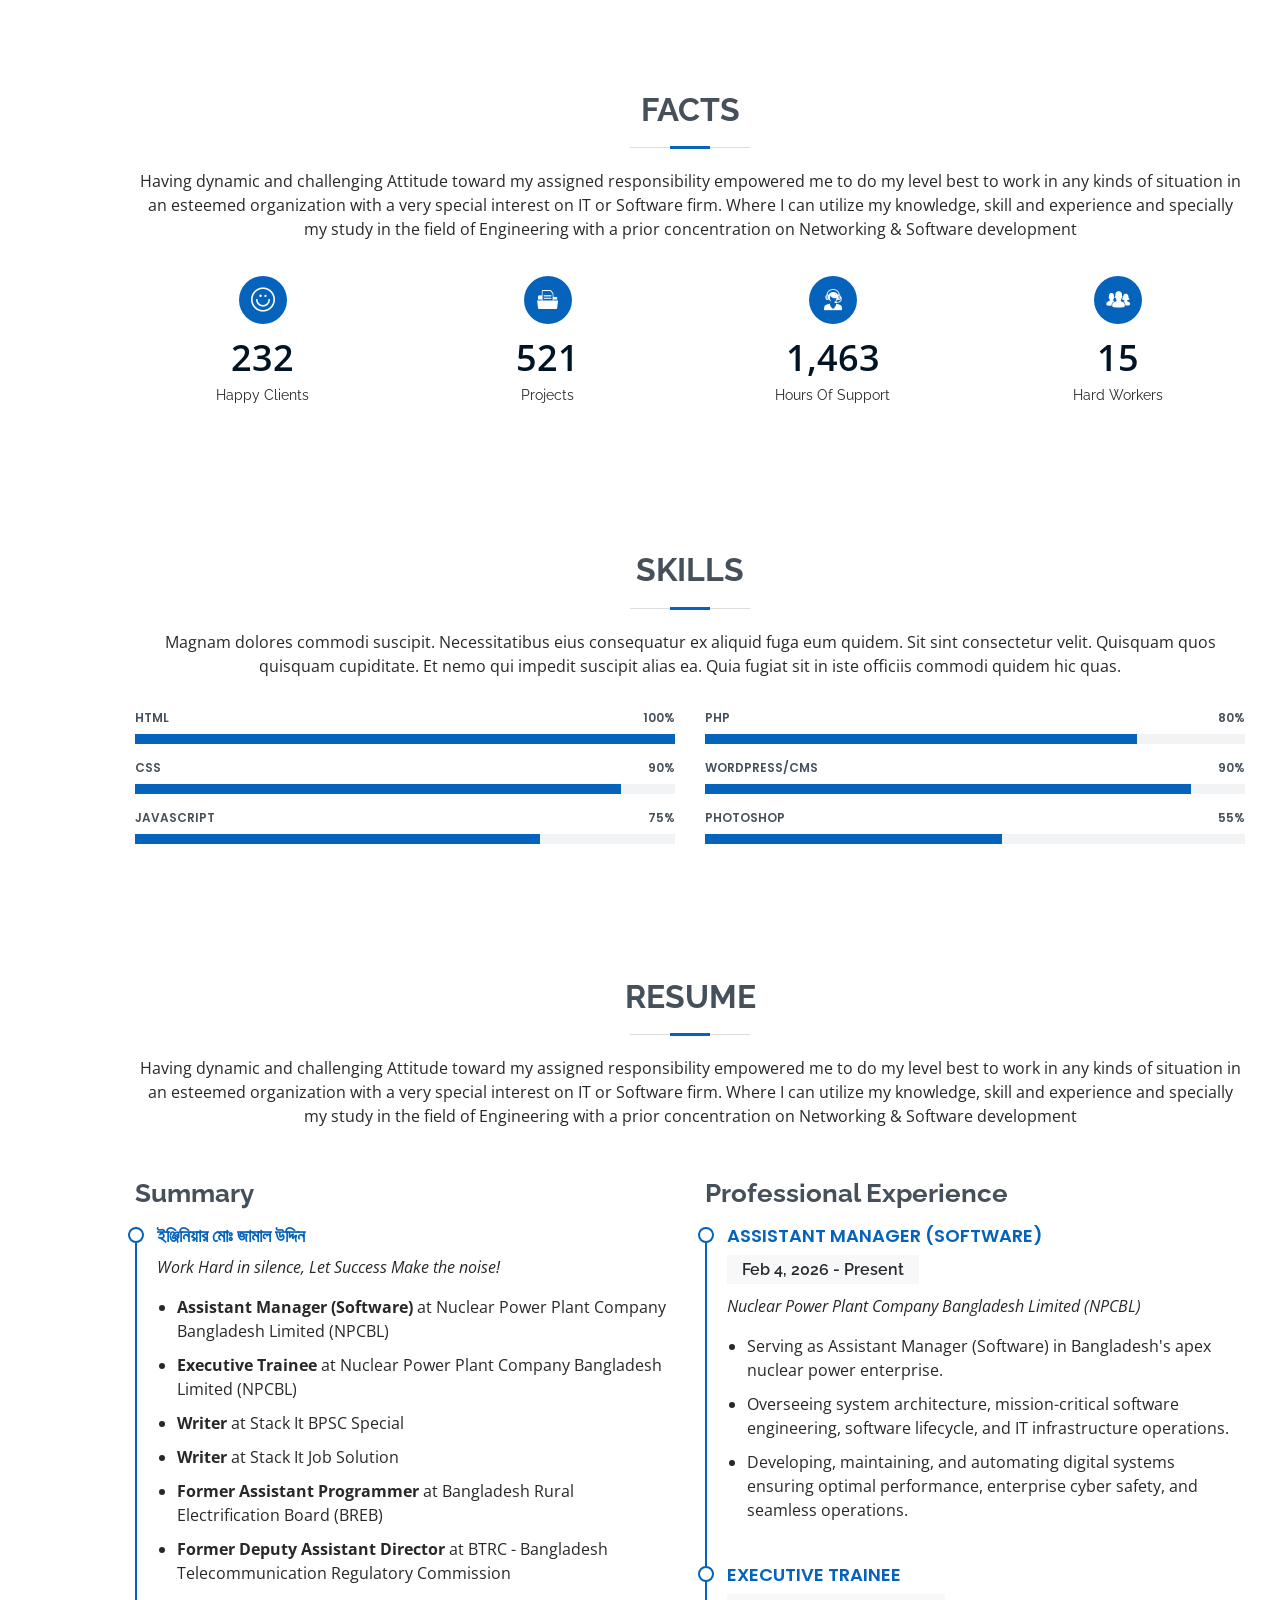
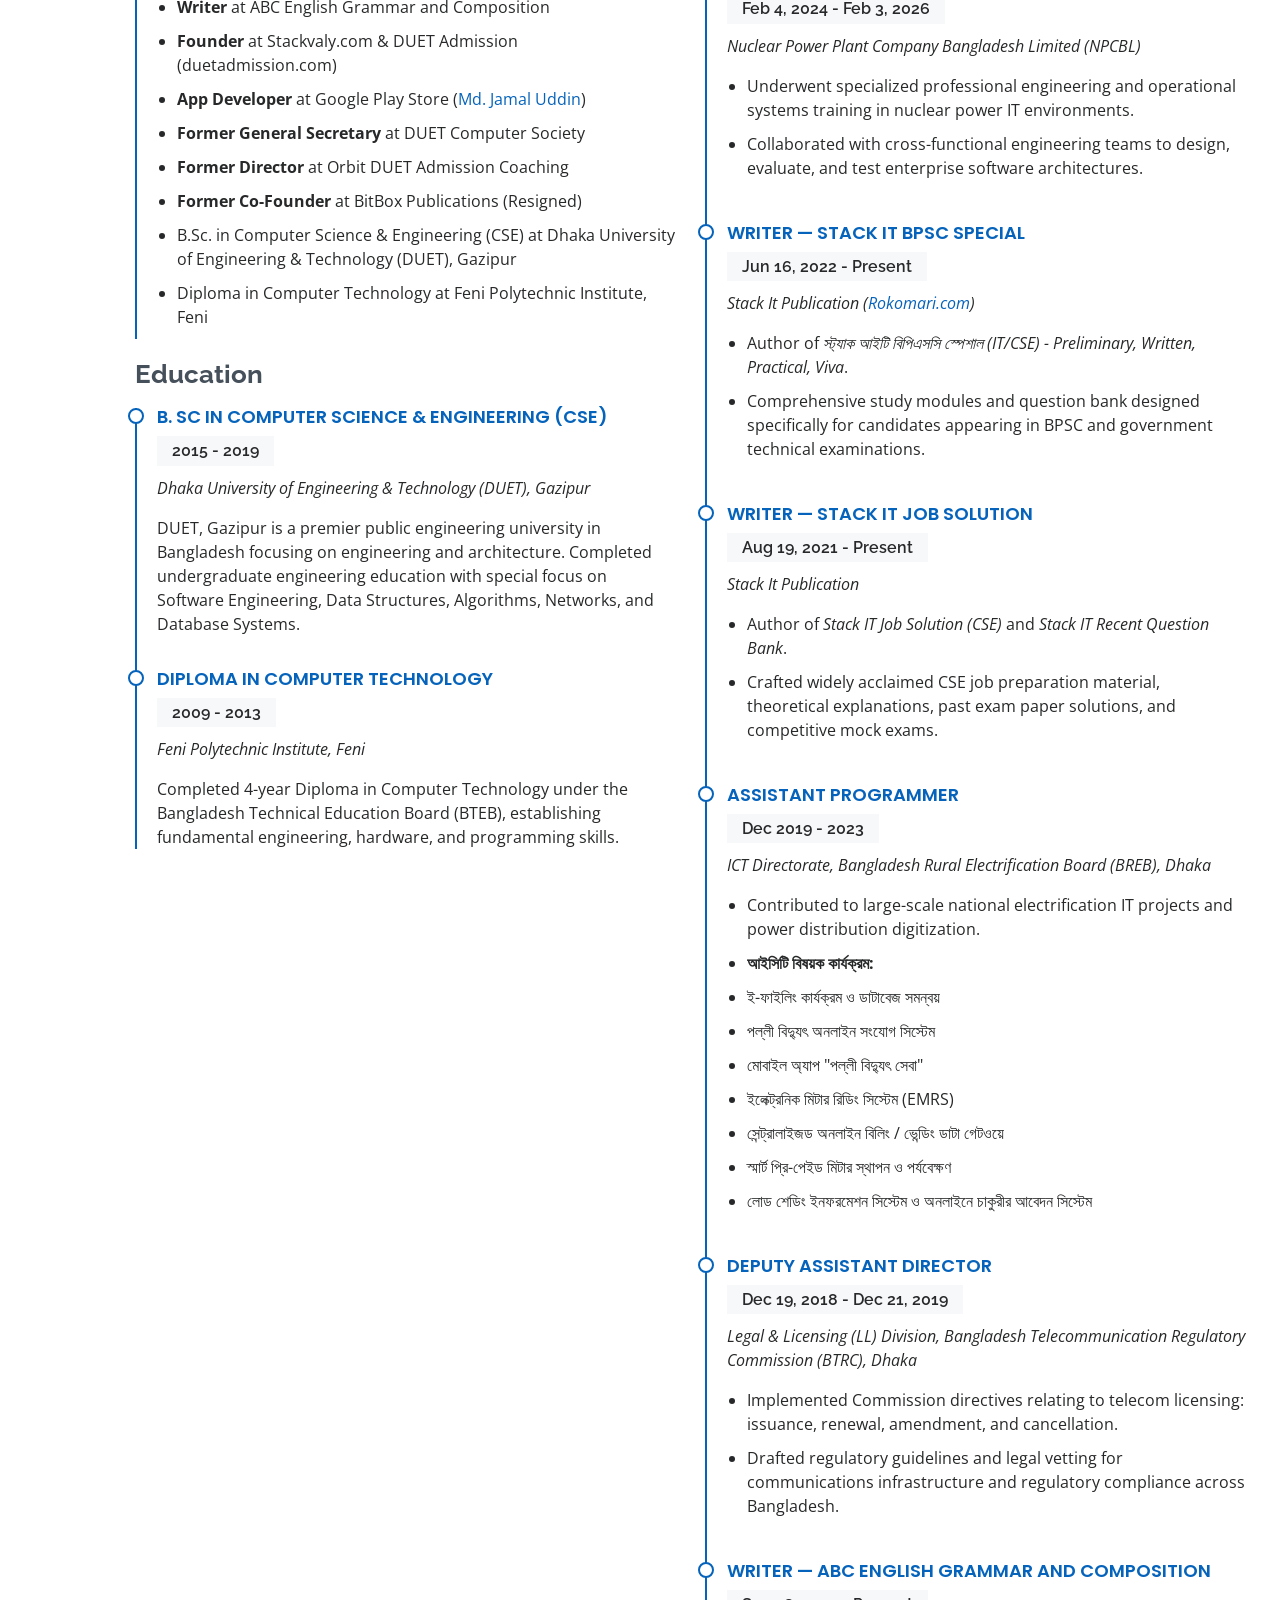
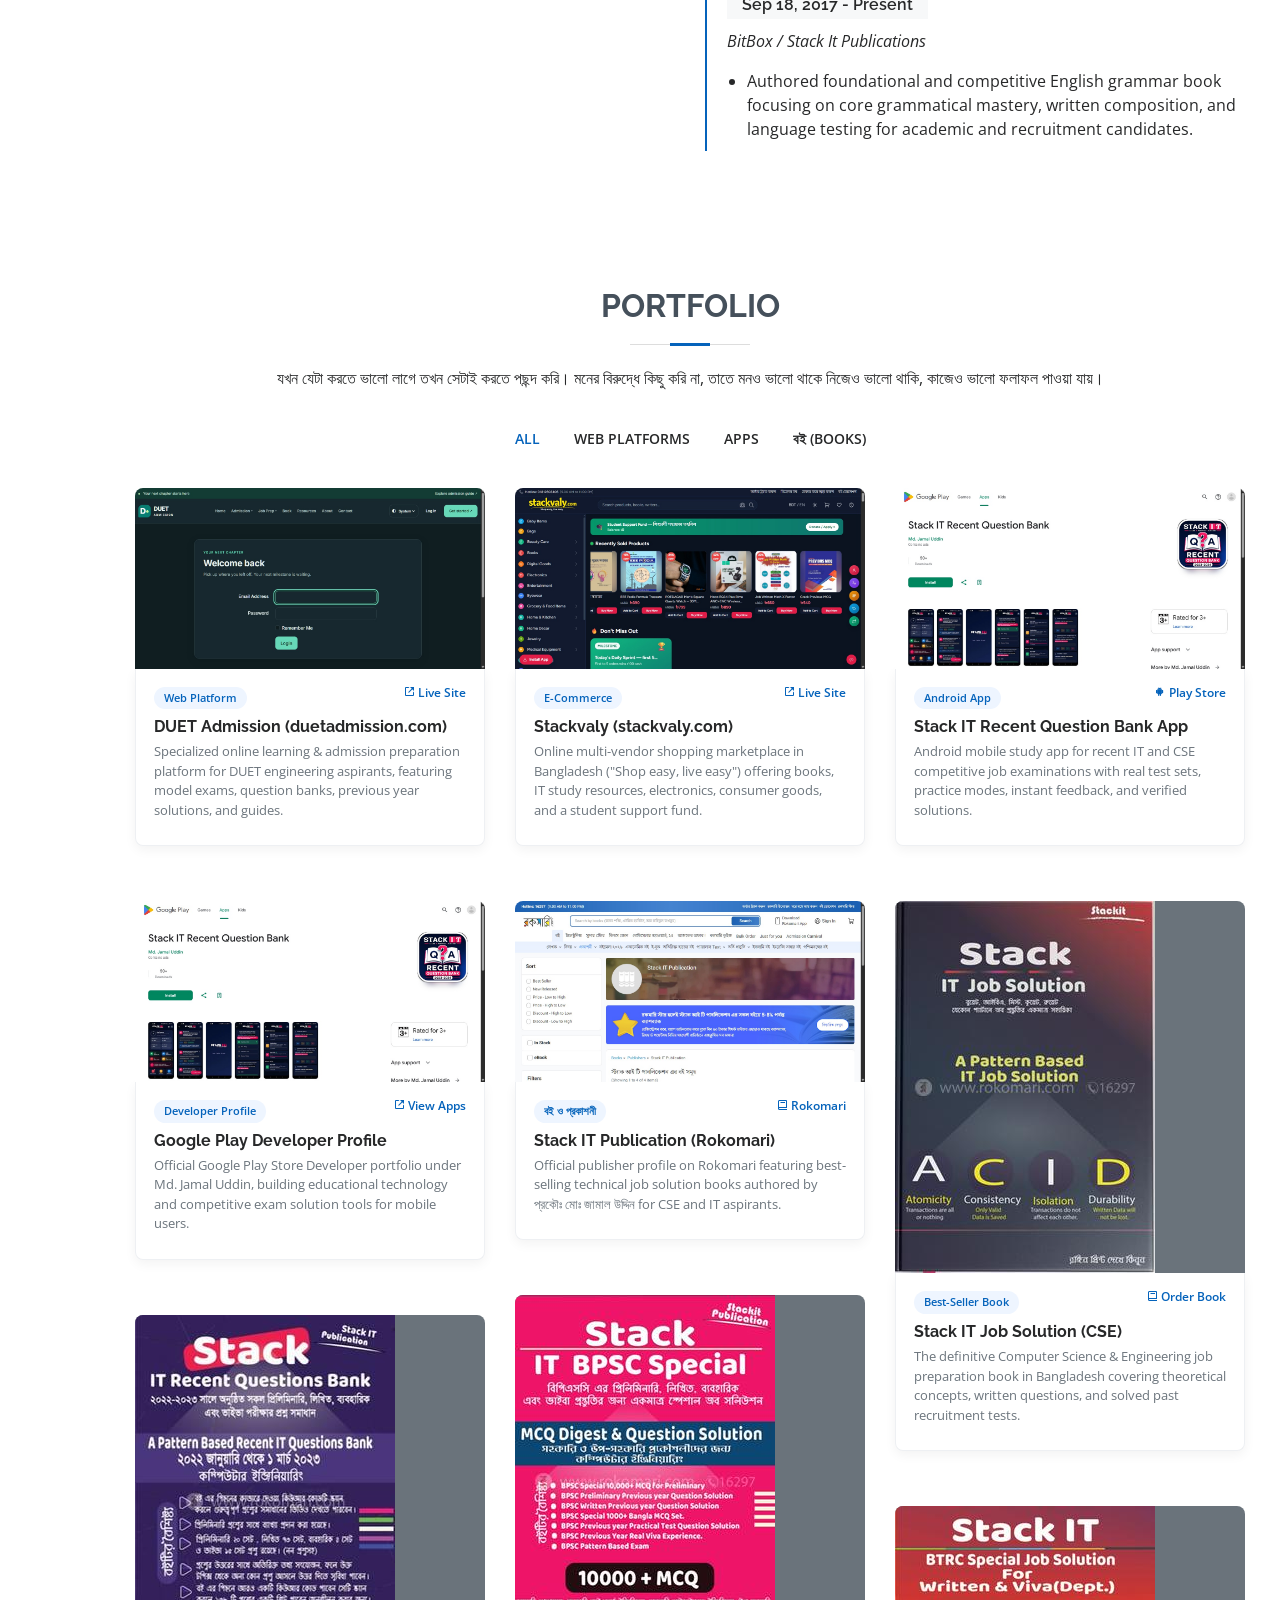
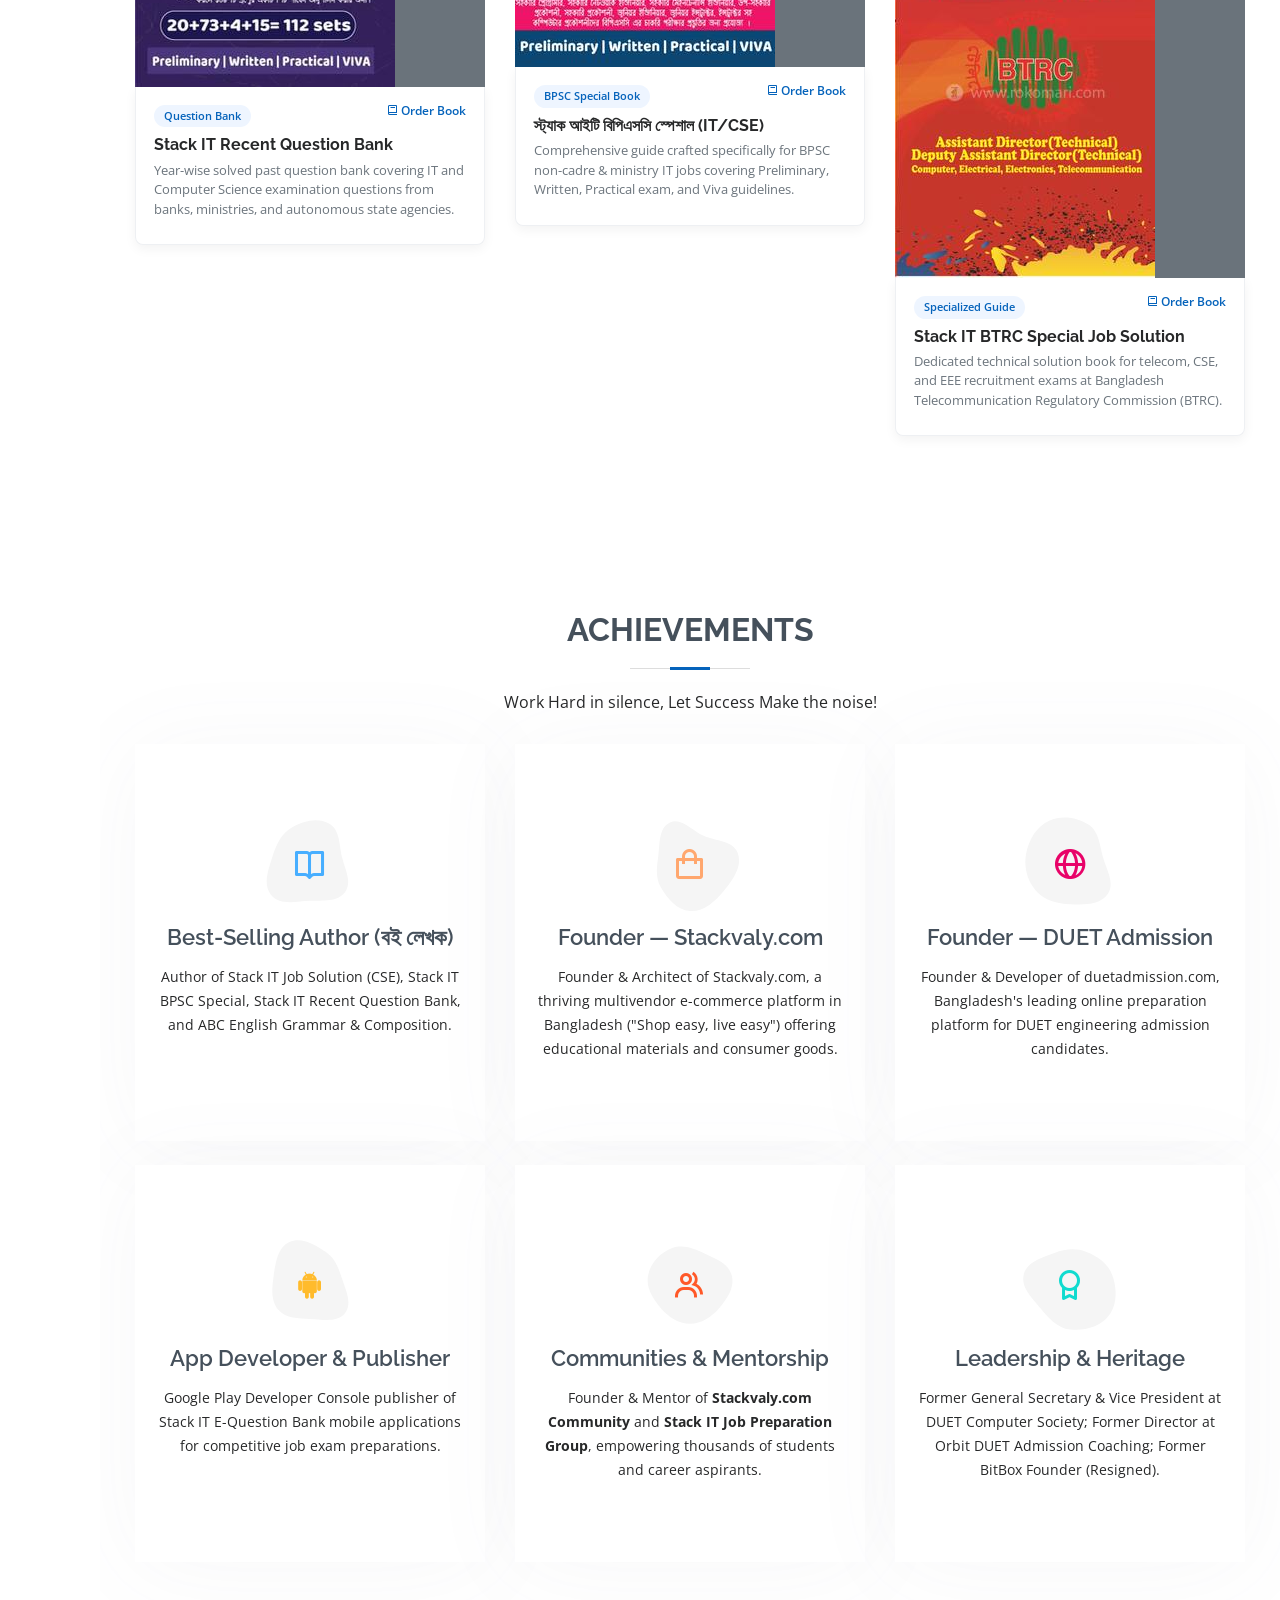
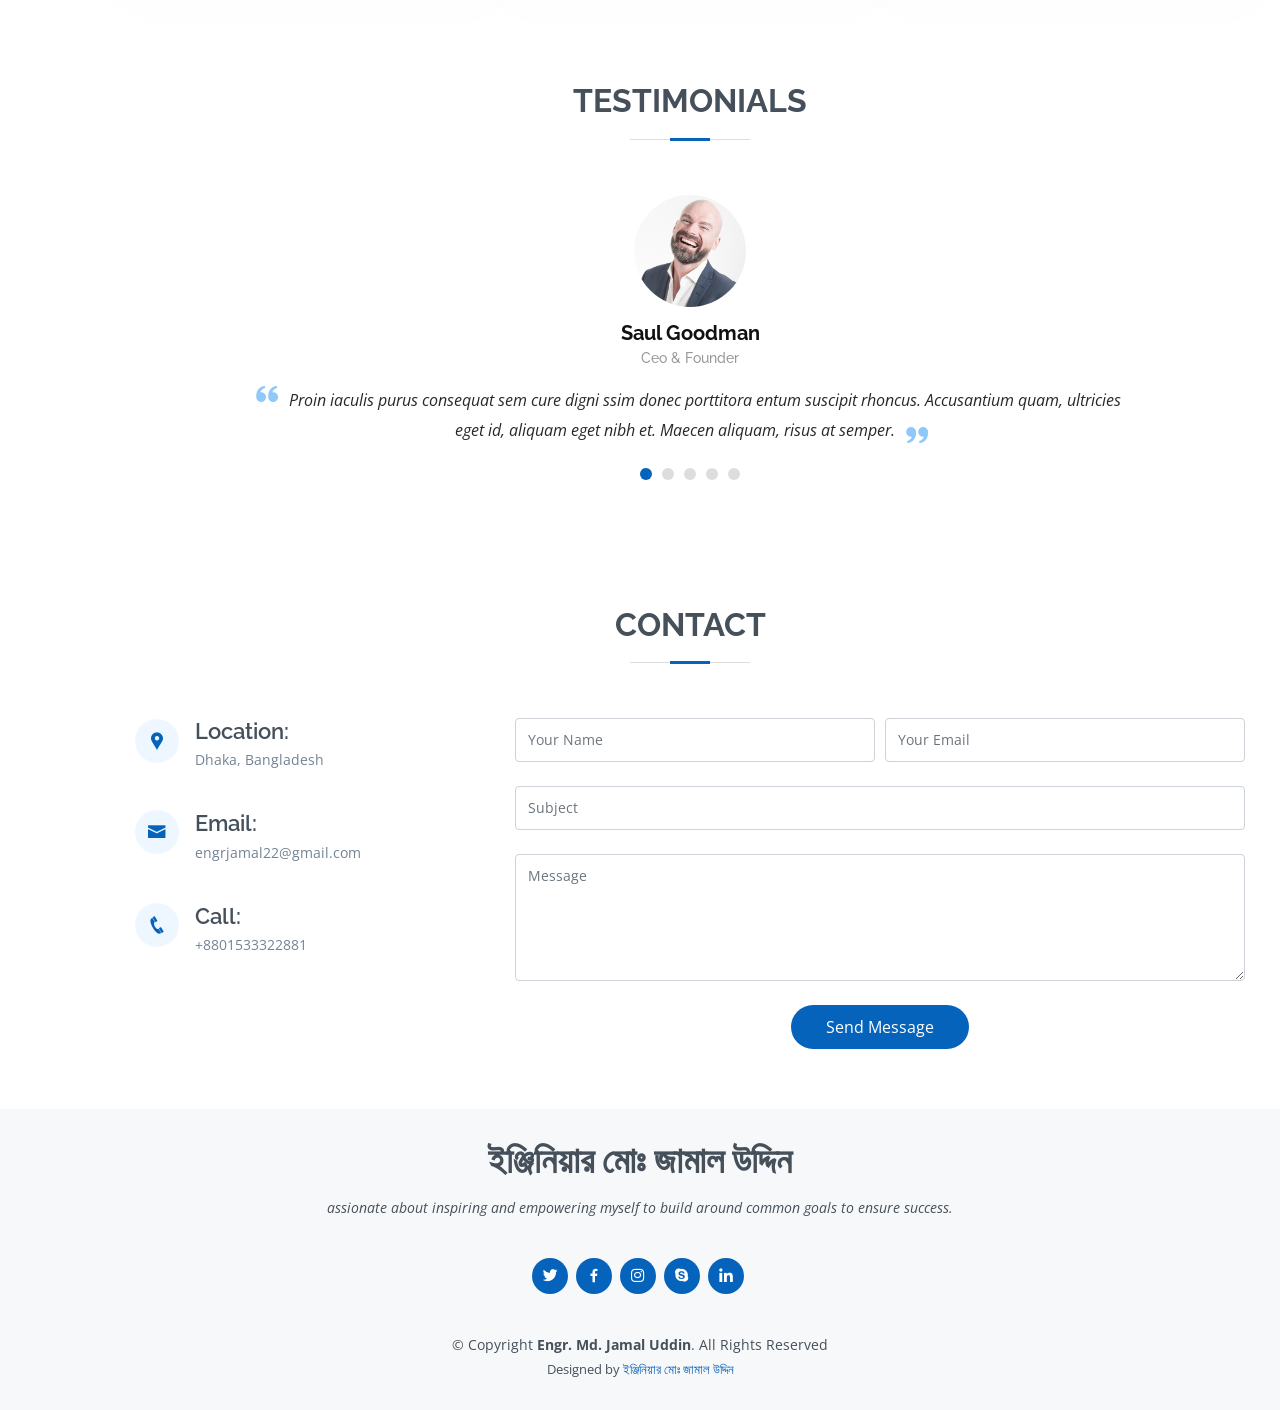
==== commit 49218e1d: "f" ====
--- a/index.html
+++ b/index.html
@@ -475,138 +475,201 @@
           <div class="col-lg-12 d-flex justify-content-center" data-aos="fade-up" data-aos-delay="100">
             <ul id="portfolio-flters">
               <li data-filter="*" class="filter-active">All</li>
-              <li data-filter=".filter-app">App</li>
-              <li data-filter=".filter-card">বই</li>
-              <li data-filter=".filter-web">Web</li>
+              <li data-filter=".filter-web">Web Platforms</li>
+              <li data-filter=".filter-app">Apps</li>
+              <li data-filter=".filter-card">বই (Books)</li>
             </ul>
           </div>
         </div>
 
         <div class="row portfolio-container" data-aos="fade-up" data-aos-delay="200">
 
+          <!-- Item 1: DUET Admission Web -->
+          <div class="col-lg-4 col-md-6 portfolio-item filter-web">
+            <div class="portfolio-wrap">
+              <img src="assets/img/portfolio/duetadmission.jpg" class="img-fluid" alt="DUET Admission Platform - duetadmission.com">
+              <div class="portfolio-info">
+                <h4>DUET Admission</h4>
+                <p>Web Platform</p>
+                <div class="portfolio-links">
+                  <a href="assets/img/portfolio/duetadmission.jpg" data-gall="portfolioGallery" class="venobox" title="DUET Admission (duetadmission.com) - Online Admission Prep &amp; Practice Question Bank"><i class="bx bx-plus"></i></a>
+                  <a href="https://duetadmission.com" target="_blank" rel="noopener noreferrer" title="Visit duetadmission.com"><i class="bx bx-link-external"></i></a>
+                </div>
+              </div>
+            </div>
+            <div class="portfolio-caption">
+              <span class="portfolio-badge">Web Platform</span>
+              <a href="https://duetadmission.com" target="_blank" rel="noopener noreferrer" class="portfolio-btn-link float-right"><i class="bx bx-link-external"></i> Live Site</a>
+              <h5 class="mt-2"><a href="https://duetadmission.com" target="_blank" rel="noopener noreferrer">DUET Admission (duetadmission.com)</a></h5>
+              <p>Specialized online learning &amp; admission preparation platform for DUET engineering aspirants, featuring model exams, question banks, previous year solutions, and guides.</p>
+            </div>
+          </div>
+
+          <!-- Item 2: Stackvaly E-Commerce -->
+          <div class="col-lg-4 col-md-6 portfolio-item filter-web">
+            <div class="portfolio-wrap">
+              <img src="assets/img/portfolio/stackvaly.jpg" class="img-fluid" alt="Stackvaly - Shop easy, live easy - stackvaly.com">
+              <div class="portfolio-info">
+                <h4>Stackvaly</h4>
+                <p>E-Commerce Marketplace</p>
+                <div class="portfolio-links">
+                  <a href="assets/img/portfolio/stackvaly.jpg" data-gall="portfolioGallery" class="venobox" title="Stackvaly (stackvaly.com) - Shop easy, live easy"><i class="bx bx-plus"></i></a>
+                  <a href="https://stackvaly.com" target="_blank" rel="noopener noreferrer" title="Visit stackvaly.com"><i class="bx bx-link-external"></i></a>
+                </div>
+              </div>
+            </div>
+            <div class="portfolio-caption">
+              <span class="portfolio-badge">E-Commerce</span>
+              <a href="https://stackvaly.com" target="_blank" rel="noopener noreferrer" class="portfolio-btn-link float-right"><i class="bx bx-link-external"></i> Live Site</a>
+              <h5 class="mt-2"><a href="https://stackvaly.com" target="_blank" rel="noopener noreferrer">Stackvaly (stackvaly.com)</a></h5>
+              <p>Online multi-vendor shopping marketplace in Bangladesh ("Shop easy, live easy") offering books, IT study resources, electronics, consumer goods, and a student support fund.</p>
+            </div>
+          </div>
+
+          <!-- Item 3: Stack IT App -->
           <div class="col-lg-4 col-md-6 portfolio-item filter-app">
             <div class="portfolio-wrap">
-              <img src="assets/img/portfolio/portfolio-1.jpg" class="img-fluid" alt="">
+              <img src="assets/img/portfolio/stackit-app.jpg" class="img-fluid" alt="Stack IT Recent Question Bank Android App">
               <div class="portfolio-info">
-                <h4>App 1</h4>
-                <p>App</p>
+                <h4>Stack IT Question Bank</h4>
+                <p>Android App</p>
                 <div class="portfolio-links">
-                  <a href="assets/img/portfolio/portfolio-1.jpg" data-gall="portfolioGallery" class="venobox" title="App 1"><i class="bx bx-plus"></i></a>
-                  <a href="portfolio-details.html" data-gall="portfolioDetailsGallery" data-vbtype="iframe" class="venobox" title="Portfolio Details"><i class="bx bx-link"></i></a>
-                </div>
-              </div>
-            </div>
-          </div>
-
-          <div class="col-lg-4 col-md-6 portfolio-item filter-web">
-            <div class="portfolio-wrap">
-              <img src="assets/img/portfolio/portfolio-2.jpg" class="img-fluid" alt="">
-              <div class="portfolio-info">
-                <h4>Web 3</h4>
-                <p>Web</p>
-                <div class="portfolio-links">
-                  <a href="assets/img/portfolio/portfolio-2.jpg" data-gall="portfolioGallery" class="venobox" title="Web 3"><i class="bx bx-plus"></i></a>
-                  <a href="portfolio-details.html" data-gall="portfolioDetailsGallery" data-vbtype="iframe" class="venobox" title="Portfolio Details"><i class="bx bx-link"></i></a>
-                </div>
-              </div>
-            </div>
-          </div>
-
+                  <a href="assets/img/portfolio/stackit-app.jpg" data-gall="portfolioGallery" class="venobox" title="Stack IT Recent Question Bank App - Google Play Store"><i class="bx bx-plus"></i></a>
+                  <a href="https://play.google.com/store/apps/details?id=com.stackvaly.stackit&amp;hl=en" target="_blank" rel="noopener noreferrer" title="Get it on Google Play"><i class="bx bx-link-external"></i></a>
+                </div>
+              </div>
+            </div>
+            <div class="portfolio-caption">
+              <span class="portfolio-badge">Android App</span>
+              <a href="https://play.google.com/store/apps/details?id=com.stackvaly.stackit&amp;hl=en" target="_blank" rel="noopener noreferrer" class="portfolio-btn-link float-right"><i class="bx bxl-android"></i> Play Store</a>
+              <h5 class="mt-2"><a href="https://play.google.com/store/apps/details?id=com.stackvaly.stackit&amp;hl=en" target="_blank" rel="noopener noreferrer">Stack IT Recent Question Bank App</a></h5>
+              <p>Android mobile study app for recent IT and CSE competitive job examinations with real test sets, practice modes, instant feedback, and verified solutions.</p>
+            </div>
+          </div>
+
+          <!-- Item 4: Google Play Developer Profile -->
           <div class="col-lg-4 col-md-6 portfolio-item filter-app">
             <div class="portfolio-wrap">
-              <img src="assets/img/portfolio/portfolio-3.jpg" class="img-fluid" alt="">
+              <img src="assets/img/portfolio/stackit-app.jpg" class="img-fluid" alt="Google Play Store Developer - Md. Jamal Uddin">
               <div class="portfolio-info">
-                <h4>App 2</h4>
-                <p>App</p>
+                <h4>Google Play Developer</h4>
+                <p>App Ecosystem</p>
                 <div class="portfolio-links">
-                  <a href="assets/img/portfolio/portfolio-3.jpg" data-gall="portfolioGallery" class="venobox" title="App 2"><i class="bx bx-plus"></i></a>
-                  <a href="portfolio-details.html" data-gall="portfolioDetailsGallery" data-vbtype="iframe" class="venobox" title="Portfolio Details"><i class="bx bx-link"></i></a>
-                </div>
-              </div>
-            </div>
-          </div>
-
+                  <a href="assets/img/portfolio/stackit-app.jpg" data-gall="portfolioGallery" class="venobox" title="Md. Jamal Uddin - Google Play Developer Profile"><i class="bx bx-plus"></i></a>
+                  <a href="https://play.google.com/store/apps/dev?id=6640882542329155470&amp;hl=en" target="_blank" rel="noopener noreferrer" title="View Developer Console"><i class="bx bx-link-external"></i></a>
+                </div>
+              </div>
+            </div>
+            <div class="portfolio-caption">
+              <span class="portfolio-badge">Developer Profile</span>
+              <a href="https://play.google.com/store/apps/dev?id=6640882542329155470&amp;hl=en" target="_blank" rel="noopener noreferrer" class="portfolio-btn-link float-right"><i class="bx bx-link-external"></i> View Apps</a>
+              <h5 class="mt-2"><a href="https://play.google.com/store/apps/dev?id=6640882542329155470&amp;hl=en" target="_blank" rel="noopener noreferrer">Google Play Developer Profile</a></h5>
+              <p>Official Google Play Store Developer portfolio under Md. Jamal Uddin, building educational technology and competitive exam solution tools for mobile users.</p>
+            </div>
+          </div>
+
+          <!-- Item 5: Stack IT Publication Rokomari -->
           <div class="col-lg-4 col-md-6 portfolio-item filter-card">
             <div class="portfolio-wrap">
-              <img src="assets/img/portfolio/portfolio-4.jpg" class="img-fluid" alt="">
+              <img src="assets/img/portfolio/rokomari-stack-it.jpg" class="img-fluid" alt="Stack IT Publication Books on Rokomari">
               <div class="portfolio-info">
-                <h4>Card 2</h4>
-                <p>Card</p>
+                <h4>Stack IT Publication</h4>
+                <p>Rokomari Store</p>
                 <div class="portfolio-links">
-                  <a href="assets/img/portfolio/portfolio-4.jpg" data-gall="portfolioGallery" class="venobox" title="Card 2"><i class="bx bx-plus"></i></a>
-                  <a href="portfolio-details.html" data-gall="portfolioDetailsGallery" data-vbtype="iframe" class="venobox" title="Portfolio Details"><i class="bx bx-link"></i></a>
-                </div>
-              </div>
-            </div>
-          </div>
-
-          <div class="col-lg-4 col-md-6 portfolio-item filter-web">
-            <div class="portfolio-wrap">
-              <img src="assets/img/portfolio/portfolio-5.jpg" class="img-fluid" alt="">
-              <div class="portfolio-info">
-                <h4>Web 2</h4>
-                <p>Web</p>
-                <div class="portfolio-links">
-                  <a href="assets/img/portfolio/portfolio-5.jpg" data-gall="portfolioGallery" class="venobox" title="Web 2"><i class="bx bx-plus"></i></a>
-                  <a href="portfolio-details.html" data-gall="portfolioDetailsGallery" data-vbtype="iframe" class="venobox" title="Portfolio Details"><i class="bx bx-link"></i></a>
-                </div>
-              </div>
-            </div>
-          </div>
-
-          <div class="col-lg-4 col-md-6 portfolio-item filter-app">
-            <div class="portfolio-wrap">
-              <img src="assets/img/portfolio/portfolio-6.jpg" class="img-fluid" alt="">
-              <div class="portfolio-info">
-                <h4>App 3</h4>
-                <p>App</p>
-                <div class="portfolio-links">
-                  <a href="assets/img/portfolio/portfolio-6.jpg" data-gall="portfolioGallery" class="venobox" title="App 3"><i class="bx bx-plus"></i></a>
-                  <a href="portfolio-details.html" data-gall="portfolioDetailsGallery" data-vbtype="iframe" class="venobox" title="Portfolio Details"><i class="bx bx-link"></i></a>
-                </div>
-              </div>
-            </div>
-          </div>
-
+                  <a href="assets/img/portfolio/rokomari-stack-it.jpg" data-gall="portfolioGallery" class="venobox" title="Stack IT Publication Books on Rokomari.com"><i class="bx bx-plus"></i></a>
+                  <a href="https://www.rokomari.com/book/publisher/11762/stack-it-publication" target="_blank" rel="noopener noreferrer" title="Visit Rokomari Store"><i class="bx bx-link-external"></i></a>
+                </div>
+              </div>
+            </div>
+            <div class="portfolio-caption">
+              <span class="portfolio-badge">বই ও প্রকাশনী</span>
+              <a href="https://www.rokomari.com/book/publisher/11762/stack-it-publication" target="_blank" rel="noopener noreferrer" class="portfolio-btn-link float-right"><i class="bx bx-book"></i> Rokomari</a>
+              <h5 class="mt-2"><a href="https://www.rokomari.com/book/publisher/11762/stack-it-publication" target="_blank" rel="noopener noreferrer">Stack IT Publication (Rokomari)</a></h5>
+              <p>Official publisher profile on Rokomari featuring best-selling technical job solution books authored by প্রকৌঃ মোঃ জামাল উদ্দিন for CSE and IT aspirants.</p>
+            </div>
+          </div>
+
+          <!-- Item 6: Stack IT Job Solution CSE Book -->
           <div class="col-lg-4 col-md-6 portfolio-item filter-card">
             <div class="portfolio-wrap">
-              <img src="assets/img/portfolio/portfolio-7.jpg" class="img-fluid" alt="">
+              <img src="assets/img/portfolio/stack-it-job-solution.jpg" class="img-fluid" alt="Stack IT Job Solution (CSE) Book - Engr. Md. Jamal Uddin">
               <div class="portfolio-info">
-                <h4>Card 1</h4>
-                <p>Card</p>
+                <h4>Stack IT Job Solution (CSE)</h4>
+                <p>বই · প্রকৌঃ মোঃ জামাল উদ্দিন</p>
                 <div class="portfolio-links">
-                  <a href="assets/img/portfolio/portfolio-7.jpg" data-gall="portfolioGallery" class="venobox" title="Card 1"><i class="bx bx-plus"></i></a>
-                  <a href="portfolio-details.html" data-gall="portfolioDetailsGallery" data-vbtype="iframe" class="venobox" title="Portfolio Details"><i class="bx bx-link"></i></a>
-                </div>
-              </div>
-            </div>
-          </div>
-
+                  <a href="assets/img/portfolio/stack-it-job-solution.jpg" data-gall="portfolioGallery" class="venobox" title="Stack IT Job Solution (CSE) - Best CSE Job Prep Book"><i class="bx bx-plus"></i></a>
+                  <a href="https://www.rokomari.com/book/236974/stack-it-job-solution-cse" target="_blank" rel="noopener noreferrer" title="View on Rokomari"><i class="bx bx-link-external"></i></a>
+                </div>
+              </div>
+            </div>
+            <div class="portfolio-caption">
+              <span class="portfolio-badge">Best-Seller Book</span>
+              <a href="https://www.rokomari.com/book/236974/stack-it-job-solution-cse" target="_blank" rel="noopener noreferrer" class="portfolio-btn-link float-right"><i class="bx bx-book"></i> Order Book</a>
+              <h5 class="mt-2"><a href="https://www.rokomari.com/book/236974/stack-it-job-solution-cse" target="_blank" rel="noopener noreferrer">Stack IT Job Solution (CSE)</a></h5>
+              <p>The definitive Computer Science &amp; Engineering job preparation book in Bangladesh covering theoretical concepts, written questions, and solved past recruitment tests.</p>
+            </div>
+          </div>
+
+          <!-- Item 7: Stack IT BPSC Special -->
           <div class="col-lg-4 col-md-6 portfolio-item filter-card">
             <div class="portfolio-wrap">
-              <img src="assets/img/portfolio/portfolio-8.jpg" class="img-fluid" alt="">
+              <img src="assets/img/portfolio/stack-it-bpsc.jpg" class="img-fluid" alt="স্ট্যাক আইটি বিপিএসসি স্পেশাল (IT/CSE) - প্রকৌঃ মোঃ জামাল উদ্দিন">
               <div class="portfolio-info">
-                <h4>Card 3</h4>
-                <p>Card</p>
+                <h4>বিপিএসসি স্পেশাল (IT/CSE)</h4>
+                <p>বই · প্রকৌঃ মোঃ জামাল উদ্দিন</p>
                 <div class="portfolio-links">
-                  <a href="assets/img/portfolio/portfolio-8.jpg" data-gall="portfolioGallery" class="venobox" title="Card 3"><i class="bx bx-plus"></i></a>
-                  <a href="portfolio-details.html" data-gall="portfolioDetailsGallery" data-vbtype="iframe" class="venobox" title="Portfolio Details"><i class="bx bx-link"></i></a>
-                </div>
-              </div>
-            </div>
-          </div>
-
-          <div class="col-lg-4 col-md-6 portfolio-item filter-web">
+                  <a href="assets/img/portfolio/stack-it-bpsc.jpg" data-gall="portfolioGallery" class="venobox" title="স্ট্যাক আইটি বিপিএসসি স্পেশাল (IT/CSE) - Preliminary, Written, Practical, Viva"><i class="bx bx-plus"></i></a>
+                  <a href="https://www.rokomari.com/book/239240/স্ট্যাক-আইটি-বিপিএসসি-স্পেশাল-itcse-preliminary-written-practical-viva" target="_blank" rel="noopener noreferrer" title="View on Rokomari"><i class="bx bx-link-external"></i></a>
+                </div>
+              </div>
+            </div>
+            <div class="portfolio-caption">
+              <span class="portfolio-badge">BPSC Special Book</span>
+              <a href="https://www.rokomari.com/book/239240/স্ট্যাক-আইটি-বিপিএসসি-স্পেশাল-itcse-preliminary-written-practical-viva" target="_blank" rel="noopener noreferrer" class="portfolio-btn-link float-right"><i class="bx bx-book"></i> Order Book</a>
+              <h5 class="mt-2"><a href="https://www.rokomari.com/book/239240/স্ট্যাক-আইটি-বিপিএসসি-স্পেশাল-itcse-preliminary-written-practical-viva" target="_blank" rel="noopener noreferrer">স্ট্যাক আইটি বিপিএসসি স্পেশাল (IT/CSE)</a></h5>
+              <p>Comprehensive guide crafted specifically for BPSC non-cadre &amp; ministry IT jobs covering Preliminary, Written, Practical exam, and Viva guidelines.</p>
+            </div>
+          </div>
+
+          <!-- Item 8: Stack IT Recent Question Bank Book -->
+          <div class="col-lg-4 col-md-6 portfolio-item filter-card">
             <div class="portfolio-wrap">
-              <img src="assets/img/portfolio/portfolio-9.jpg" class="img-fluid" alt="">
+              <img src="assets/img/portfolio/stack-it-recent-qb.jpg" class="img-fluid" alt="Stack IT Recent Question Bank - Engr. Md. Jamal Uddin">
               <div class="portfolio-info">
-                <h4>Web 3</h4>
-                <p>Web</p>
+                <h4>Recent Question Bank</h4>
+                <p>বই · প্রকৌঃ মোঃ জামাল উদ্দিন</p>
                 <div class="portfolio-links">
-                  <a href="assets/img/portfolio/portfolio-9.jpg" data-gall="portfolioGallery" class="venobox" title="Web 3"><i class="bx bx-plus"></i></a>
-                  <a href="portfolio-details.html" data-gall="portfolioDetailsGallery" data-vbtype="iframe" class="venobox" title="Portfolio Details"><i class="bx bx-link"></i></a>
-                </div>
-              </div>
+                  <a href="assets/img/portfolio/stack-it-recent-qb.jpg" data-gall="portfolioGallery" class="venobox" title="Stack IT Recent Question Bank - Engr. Md. Jamal Uddin"><i class="bx bx-plus"></i></a>
+                  <a href="https://www.rokomari.com/book/289178/stack-it-recent-question-bank-2022-2023" target="_blank" rel="noopener noreferrer" title="View on Rokomari"><i class="bx bx-link-external"></i></a>
+                </div>
+              </div>
+            </div>
+            <div class="portfolio-caption">
+              <span class="portfolio-badge">Question Bank</span>
+              <a href="https://www.rokomari.com/book/289178/stack-it-recent-question-bank-2022-2023" target="_blank" rel="noopener noreferrer" class="portfolio-btn-link float-right"><i class="bx bx-book"></i> Order Book</a>
+              <h5 class="mt-2"><a href="https://www.rokomari.com/book/289178/stack-it-recent-question-bank-2022-2023" target="_blank" rel="noopener noreferrer">Stack IT Recent Question Bank</a></h5>
+              <p>Year-wise solved past question bank covering IT and Computer Science examination questions from banks, ministries, and autonomous state agencies.</p>
+            </div>
+          </div>
+
+          <!-- Item 9: Stack IT BTRC Special Job Solution -->
+          <div class="col-lg-4 col-md-6 portfolio-item filter-card">
+            <div class="portfolio-wrap">
+              <img src="assets/img/portfolio/stack-it-btrc.jpg" class="img-fluid" alt="Stack IT BTRC Special Job Solution - Engr. Md. Jamal Uddin">
+              <div class="portfolio-info">
+                <h4>BTRC Special Job Solution</h4>
+                <p>বই · প্রকৌঃ মোঃ জামাল উদ্দিন</p>
+                <div class="portfolio-links">
+                  <a href="assets/img/portfolio/stack-it-btrc.jpg" data-gall="portfolioGallery" class="venobox" title="Stack IT BTRC Special Job Solution - Engr. Md. Jamal Uddin"><i class="bx bx-plus"></i></a>
+                  <a href="https://www.rokomari.com/book/378896/stack-it-btrc-special-job-solution" target="_blank" rel="noopener noreferrer" title="View on Rokomari"><i class="bx bx-link-external"></i></a>
+                </div>
+              </div>
+            </div>
+            <div class="portfolio-caption">
+              <span class="portfolio-badge">Specialized Guide</span>
+              <a href="https://www.rokomari.com/book/378896/stack-it-btrc-special-job-solution" target="_blank" rel="noopener noreferrer" class="portfolio-btn-link float-right"><i class="bx bx-book"></i> Order Book</a>
+              <h5 class="mt-2"><a href="https://www.rokomari.com/book/378896/stack-it-btrc-special-job-solution" target="_blank" rel="noopener noreferrer">Stack IT BTRC Special Job Solution</a></h5>
+              <p>Dedicated technical solution book for telecom, CSE, and EEE recruitment exams at Bangladesh Telecommunication Regulatory Commission (BTRC).</p>
             </div>
           </div>
 
@@ -632,23 +695,23 @@
                 <svg width="100" height="100" viewBox="0 0 600 600" xmlns="http://www.w3.org/2000/svg">
                   <path stroke="none" stroke-width="0" fill="#f5f5f5" d="M300,521.0016835830174C376.1290562159157,517.8887921683347,466.0731472004068,529.7835943286574,510.70327084640275,468.03025145048787C554.3714126377745,407.6079735673963,508.03601936045806,328.9844924480964,491.2728898941984,256.3432110539036C474.5976632858925,184.082847569629,479.9380746630129,96.60480741107993,416.23090153303,58.64404602377083C348.86323505073057,18.502131276798302,261.93793281208167,40.57373210992963,193.5410806939664,78.93577620505333C130.42746243093433,114.334589627462,98.30271207620316,179.96522072025542,76.75703585869454,249.04625023123273C51.97151888228291,328.5150500222984,13.704378332031375,421.85034740162234,66.52175969318436,486.19268352777647C119.04800174914682,550.1803526380478,217.28368757567262,524.383925680826,300,521.0016835830174"></path>
                 </svg>
-                <i class="bx bxl-dribbble"></i>
-              </div>
-              <h4><a href="">Book(writer)</a></h4>
-              <p>ABC English Grammar and Composition</p>
+                <i class="bx bx-book-open"></i>
+              </div>
+              <h4><a href="https://www.rokomari.com/book/publisher/11762/stack-it-publication" target="_blank" rel="noopener noreferrer">Best-Selling Author (বই লেখক)</a></h4>
+              <p>Author of Stack IT Job Solution (CSE), Stack IT BPSC Special, Stack IT Recent Question Bank, and ABC English Grammar &amp; Composition.</p>
             </div>
           </div>
 
           <div class="col-lg-4 col-md-6 d-flex align-items-stretch mt-4 mt-md-0" data-aos="zoom-in" data-aos-delay="200">
-            <div class="icon-box iconbox-orange ">
+            <div class="icon-box iconbox-orange">
               <div class="icon">
                 <svg width="100" height="100" viewBox="0 0 600 600" xmlns="http://www.w3.org/2000/svg">
                   <path stroke="none" stroke-width="0" fill="#f5f5f5" d="M300,582.0697525312426C382.5290701553225,586.8405444964366,449.9789794690241,525.3245884688669,502.5850820975895,461.55621195738473C556.606425686781,396.0723002908107,615.8543463187945,314.28637112970534,586.6730223649479,234.56875336149918C558.9533121215079,158.8439757836574,454.9685369536778,164.00468322053177,381.49747125262974,130.76875717737553C312.15926192815925,99.40240125094834,248.97055460311594,18.661163978235184,179.8680185752513,50.54337015887873C110.5421016452524,82.52863877960104,119.82277516462835,180.83849132639028,109.12597500060166,256.43424936330496C100.08760227029461,320.3096726198365,92.17705696193138,384.0621239912766,124.79988738764834,439.7174275375508C164.83382741302287,508.01625554203684,220.96474134820875,577.5009287672846,300,582.0697525312426"></path>
                 </svg>
-                <i class="bx bx-file"></i>
-              </div>
-              <h4><a href="">General Secretary</a></h4>
-              <p>DUET Computer Society</p>
+                <i class="bx bx-shopping-bag"></i>
+              </div>
+              <h4><a href="https://stackvaly.com" target="_blank" rel="noopener noreferrer">Founder — Stackvaly.com</a></h4>
+              <p>Founder &amp; Architect of Stackvaly.com, a thriving multivendor e-commerce platform in Bangladesh ("Shop easy, live easy") offering educational materials and consumer goods.</p>
             </div>
           </div>
 
@@ -658,10 +721,10 @@
                 <svg width="100" height="100" viewBox="0 0 600 600" xmlns="http://www.w3.org/2000/svg">
                   <path stroke="none" stroke-width="0" fill="#f5f5f5" d="M300,541.5067337569781C382.14930387511276,545.0595476570109,479.8736841581634,548.3450877840088,526.4010558755058,480.5488172755941C571.5218469581645,414.80211281144784,517.5187510058486,332.0715597781072,496.52539010469104,255.14436215662573C477.37192572678356,184.95920475031193,473.57363656557914,105.61284051026155,413.0603344069578,65.22779650032875C343.27470386102294,18.654635553484475,251.2091493199835,5.337323636656869,175.0934190732945,40.62881213300186C97.87086631185822,76.43348514350839,51.98124368387456,156.15599469081315,36.44837278890362,239.84606092416172C21.716077023791087,319.22268207091537,43.775223500013084,401.1760424656574,96.891909868211,461.97329694683043C147.22146801428983,519.5804099606455,223.5754009179313,538.201503339737,300,541.5067337569781"></path>
                 </svg>
-                <i class="bx bx-tachometer"></i>
-              </div>
-              <h4><a href="">Vice President </a></h4>
-              <p>DUET Computer Society</p>
+                <i class="bx bx-globe"></i>
+              </div>
+              <h4><a href="https://duetadmission.com" target="_blank" rel="noopener noreferrer">Founder — DUET Admission</a></h4>
+              <p>Founder &amp; Developer of duetadmission.com, Bangladesh's leading online preparation platform for DUET engineering admission candidates.</p>
             </div>
           </div>
 
@@ -671,10 +734,10 @@
                 <svg width="100" height="100" viewBox="0 0 600 600" xmlns="http://www.w3.org/2000/svg">
                   <path stroke="none" stroke-width="0" fill="#f5f5f5" d="M300,503.46388370962813C374.79870501325706,506.71871716319447,464.8034551963731,527.1746412648533,510.4981551193396,467.86667711651364C555.9287308511215,408.9015244558933,512.6030010748507,327.5744911775523,490.211057578863,256.5855673507754C471.097692560561,195.9906835881958,447.69079081568157,138.11976852964426,395.19560036434837,102.3242989838813C329.3053358748298,57.3949838291264,248.02791733380457,8.279543830951368,175.87071277845988,42.242879143198664C103.41431057327972,76.34704239035025,93.79494320519305,170.9812938413882,81.28167332365135,250.07896920659033C70.17666984294237,320.27484674793965,64.84698225790005,396.69656628748305,111.28512138212992,450.4950937839243C156.20124167950087,502.5303643271138,231.32542653798444,500.4755392045468,300,503.46388370962813"></path>
                 </svg>
-                <i class="bx bx-layer"></i>
-              </div>
-              <h4><a href="">Director </a></h4>
-              <p>Orbit DUET Admission Coaching</p>
+                <i class="bx bxl-android"></i>
+              </div>
+              <h4><a href="https://play.google.com/store/apps/dev?id=6640882542329155470&amp;hl=en" target="_blank" rel="noopener noreferrer">App Developer &amp; Publisher</a></h4>
+              <p>Google Play Developer Console publisher of Stack IT E-Question Bank mobile applications for competitive job exam preparations.</p>
             </div>
           </div>
 
@@ -684,10 +747,10 @@
                 <svg width="100" height="100" viewBox="0 0 600 600" xmlns="http://www.w3.org/2000/svg">
                   <path stroke="none" stroke-width="0" fill="#f5f5f5" d="M300,532.3542879108572C369.38199826031484,532.3153073249985,429.10787420159085,491.63046689027357,474.5244479745417,439.17860296908856C522.8885846962883,383.3225815378663,569.1668002868075,314.3205725914397,550.7432151929288,242.7694973846089C532.6665558377875,172.5657663291529,456.2379748765914,142.6223662098291,390.3689995646985,112.34683881706744C326.66090330228417,83.06452184765237,258.84405631176094,53.51806209861945,193.32584062364296,78.48882559362697C121.61183558270385,105.82097193414197,62.805066853699245,167.19869350419734,48.57481801355237,242.6138429142374C34.843463184063346,315.3850353017275,76.69343916112496,383.4422959591041,125.22947124332185,439.3748458443577C170.7312796277747,491.8107796887764,230.57421082200815,532.3932930995766,300,532.3542879108572"></path>
                 </svg>
-                <i class="bx bx-slideshow"></i>
-              </div>
-              <h4><a href="">Teacher</a></h4>
-              <p>Learning point Coaching Center, Feni </p>
+                <i class="bx bx-group"></i>
+              </div>
+              <h4><a href="#">Communities &amp; Mentorship</a></h4>
+              <p>Founder &amp; Mentor of <strong>Stackvaly.com Community</strong> and <strong>Stack IT Job Preparation Group</strong>, empowering thousands of students and career aspirants.</p>
             </div>
           </div>
 
@@ -697,10 +760,10 @@
                 <svg width="100" height="100" viewBox="0 0 600 600" xmlns="http://www.w3.org/2000/svg">
                   <path stroke="none" stroke-width="0" fill="#f5f5f5" d="M300,566.797414625762C385.7384707136149,576.1784315230908,478.7894351017131,552.8928747891023,531.9192734346935,484.94944893311C584.6109503024035,417.5663521118492,582.489472248146,322.67544863468447,553.9536738515405,242.03673114598146C529.1557734026468,171.96086150256528,465.24506316201064,127.66468636344209,395.9583748389544,100.7403814666027C334.2173773831606,76.7482773500951,269.4350130405921,84.62216499799875,207.1952322260088,107.2889140133804C132.92018162631612,134.33871894543012,41.79353780512637,160.00259165414826,22.644507872594943,236.69541883565114C3.319112789854554,314.0945973066697,72.72355303640163,379.243833228382,124.04198916343866,440.3218312028393C172.9286146004772,498.5055451809895,224.45579914871206,558.5317968840102,300,566.797414625762"></path>
                 </svg>
-                <i class="bx bx-arch"></i>
-              </div>
-              <h4><a href="">Founder</a></h4>
-              <p>bitbox Group</p> 
+                <i class="bx bx-award"></i>
+              </div>
+              <h4><a href="#">Leadership &amp; Heritage</a></h4>
+              <p>Former General Secretary &amp; Vice President at DUET Computer Society; Former Director at Orbit DUET Admission Coaching; Former BitBox Founder (Resigned).</p> 
             </div>
           </div>
 
--- a/assets/css/style.css
+++ b/assets/css/style.css
@@ -1165,3 +1165,69 @@
 #footer .credits {
   font-size: 13px;
 }
+
+/* Portfolio Card Enhancements */
+.portfolio .portfolio-wrap {
+  border-radius: 8px 8px 0 0;
+  overflow: hidden;
+}
+
+.portfolio .portfolio-caption {
+  background: #ffffff;
+  padding: 15px 18px;
+  border-radius: 0 0 8px 8px;
+  box-shadow: 0 4px 12px rgba(0, 0, 0, 0.05);
+  border: 1px solid #eef0f3;
+  border-top: none;
+  margin-bottom: 25px;
+  transition: all 0.3s ease;
+}
+
+.portfolio .portfolio-item:hover .portfolio-caption {
+  box-shadow: 0 8px 20px rgba(0, 0, 0, 0.1);
+}
+
+.portfolio .portfolio-caption h5 {
+  font-size: 16px;
+  font-weight: 700;
+  margin-bottom: 6px;
+}
+
+.portfolio .portfolio-caption h5 a {
+  color: #272829;
+  transition: 0.2s;
+}
+
+.portfolio .portfolio-caption h5 a:hover {
+  color: #0563bb;
+}
+
+.portfolio .portfolio-caption p {
+  font-size: 13px;
+  color: #6c757d;
+  margin-bottom: 10px;
+  line-height: 1.5;
+}
+
+.portfolio .portfolio-caption .portfolio-badge {
+  display: inline-block;
+  padding: 3px 10px;
+  font-size: 11px;
+  font-weight: 600;
+  border-radius: 20px;
+  background: #eef5ff;
+  color: #0563bb;
+}
+
+.portfolio .portfolio-caption .portfolio-btn-link {
+  display: inline-block;
+  font-size: 12px;
+  font-weight: 600;
+  color: #0563bb;
+  text-decoration: none;
+  margin-left: 8px;
+}
+
+.portfolio .portfolio-caption .portfolio-btn-link:hover {
+  text-decoration: underline;
+}
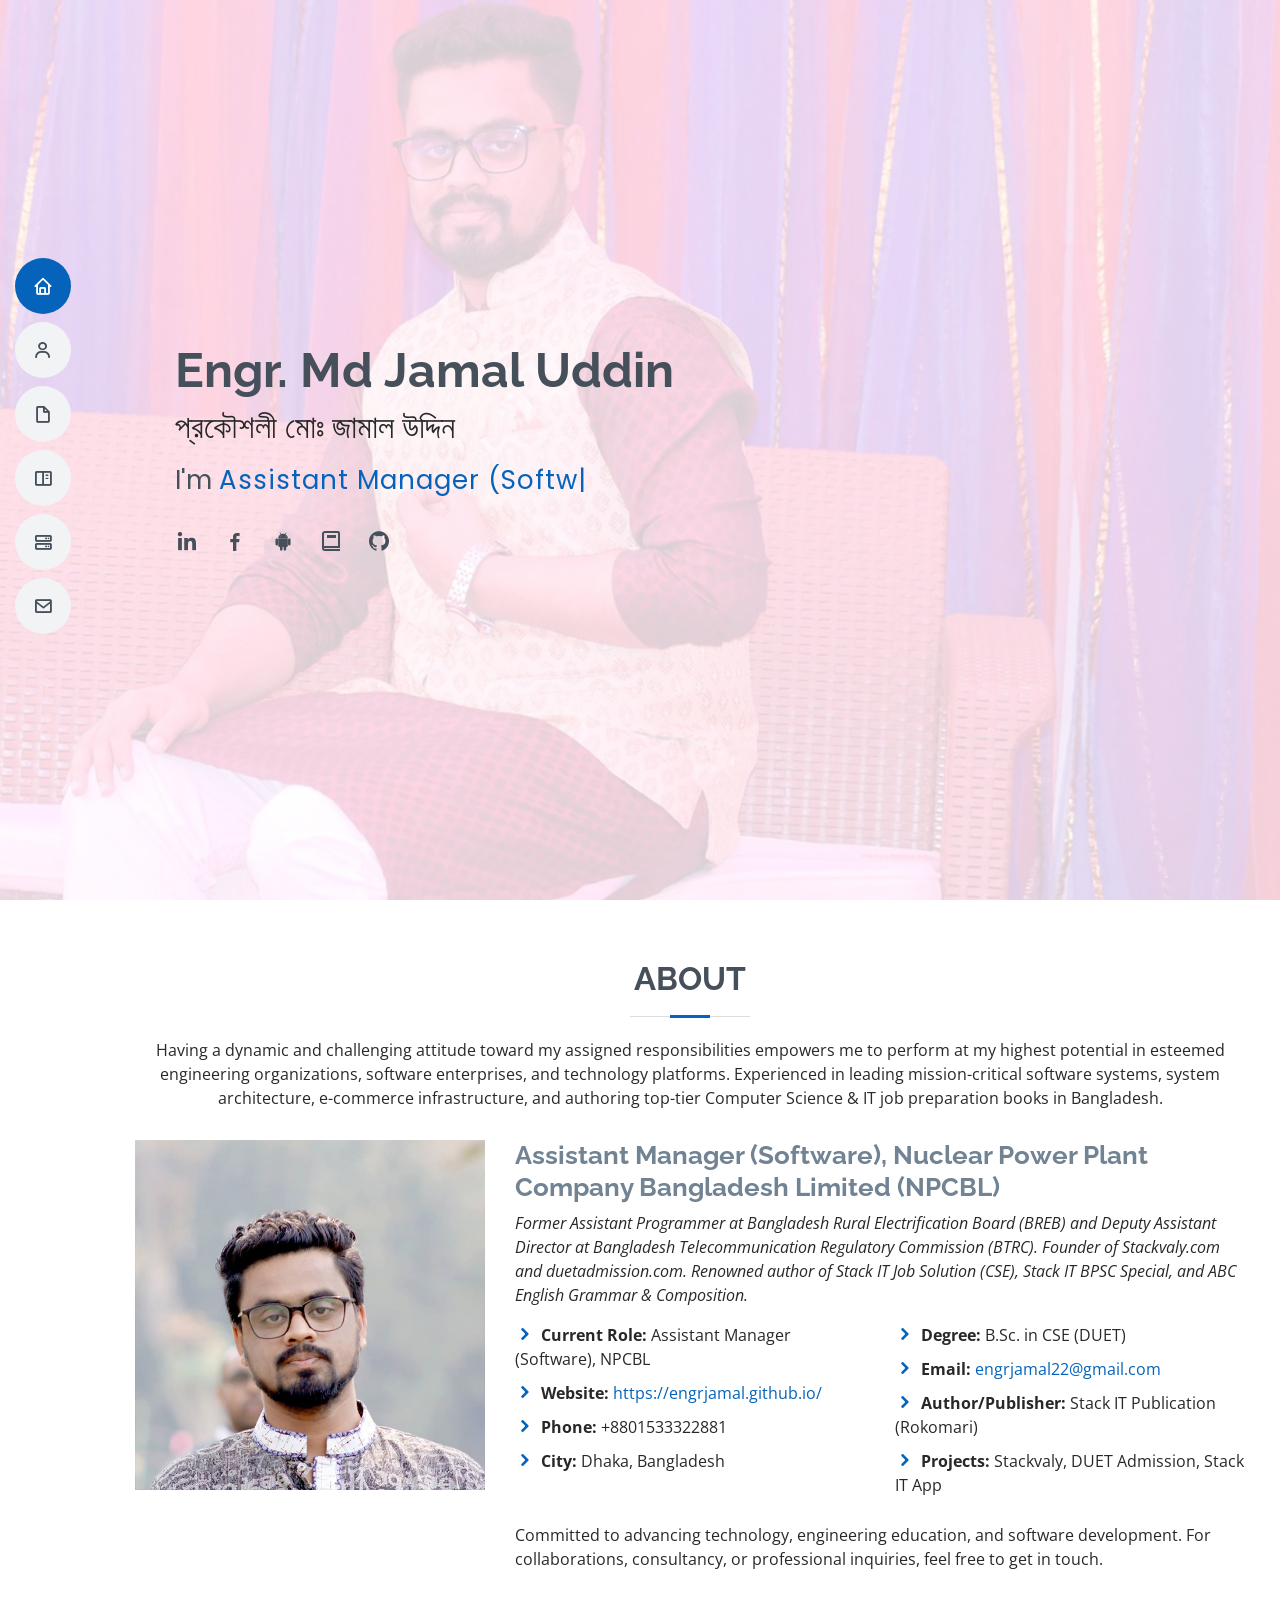
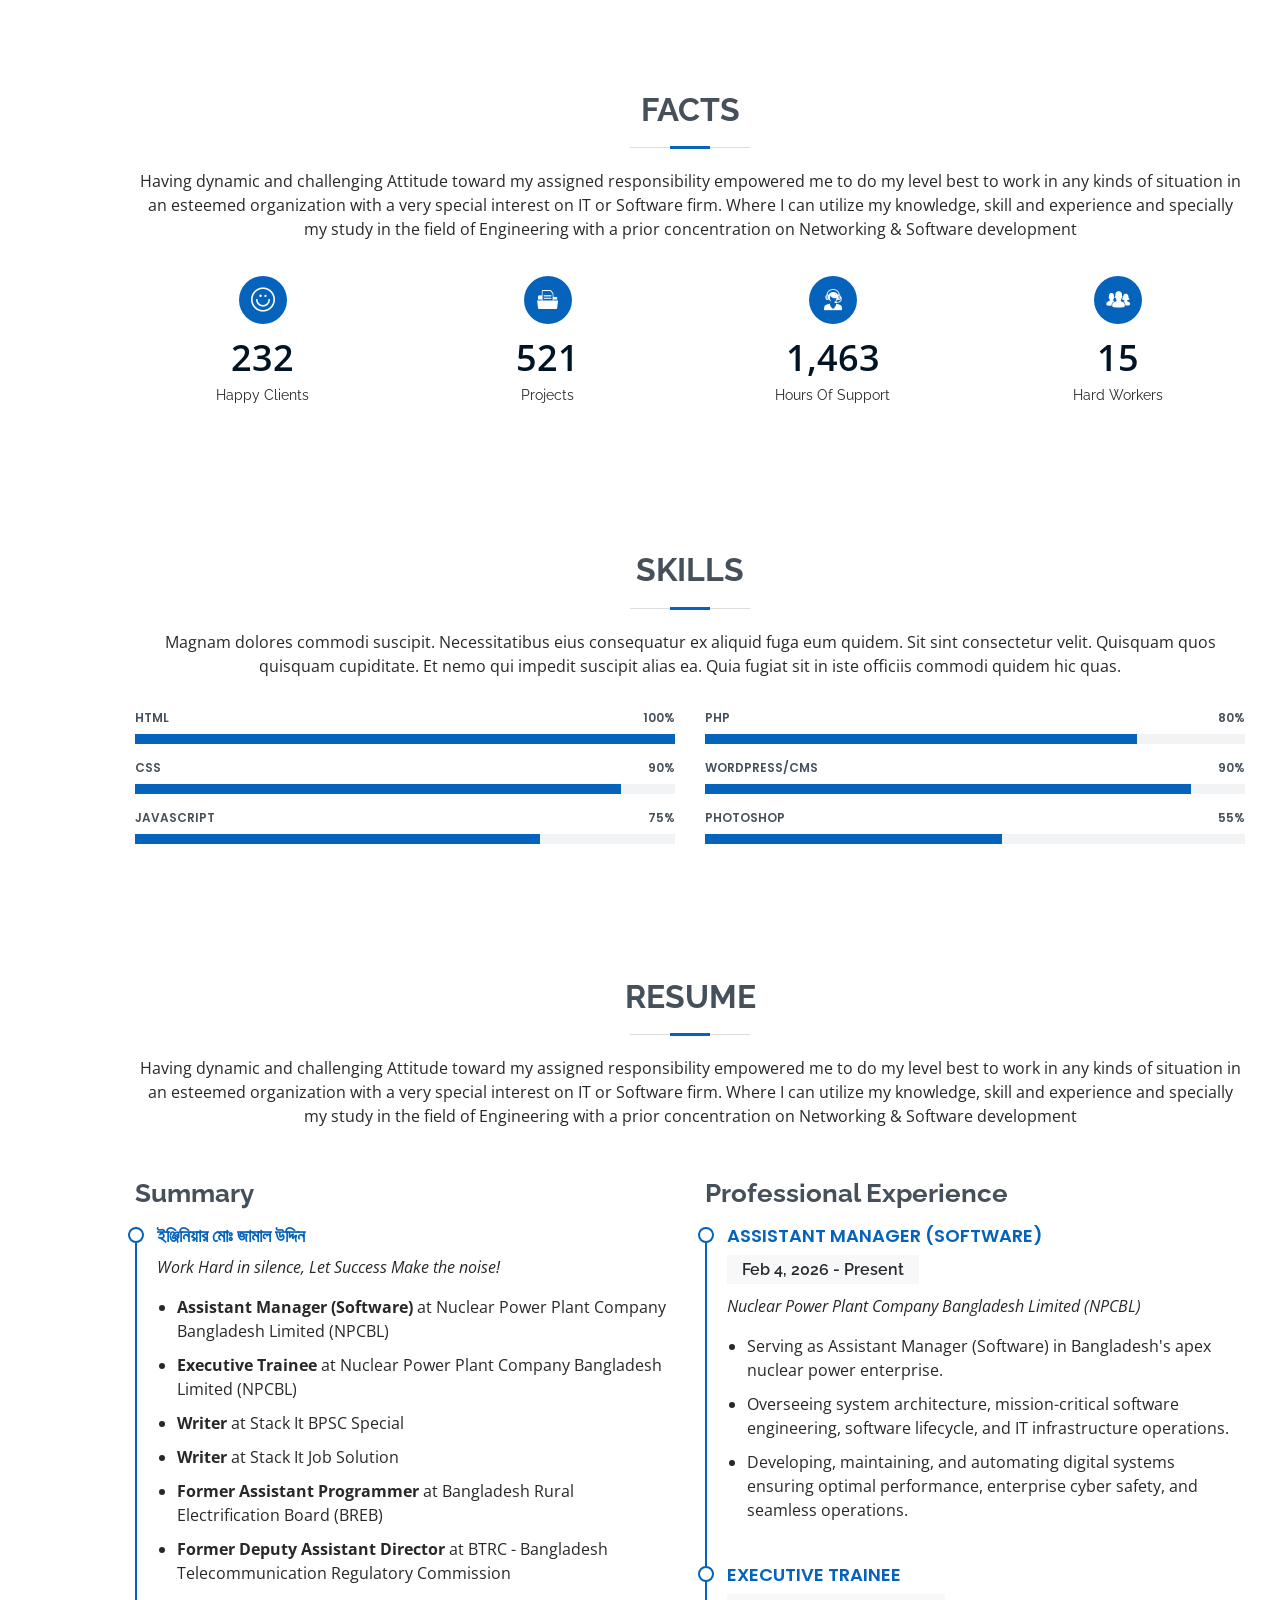
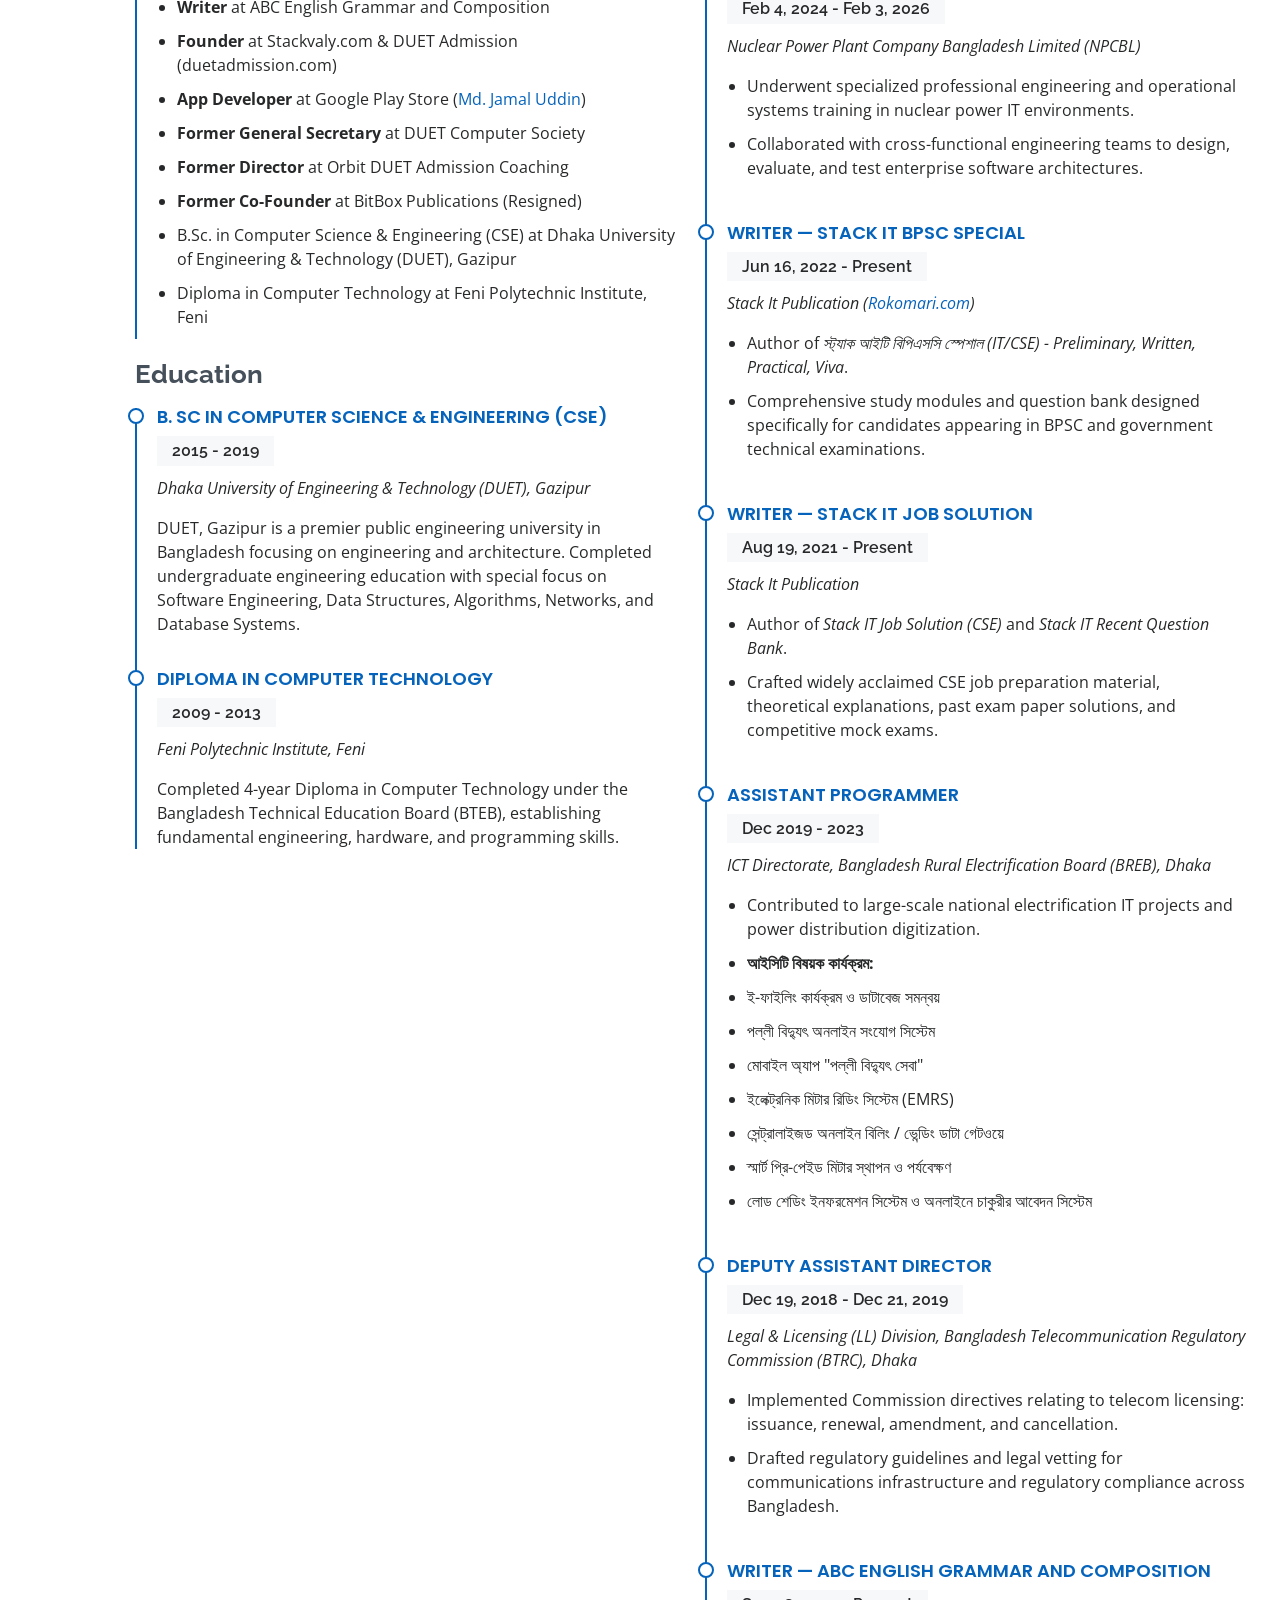
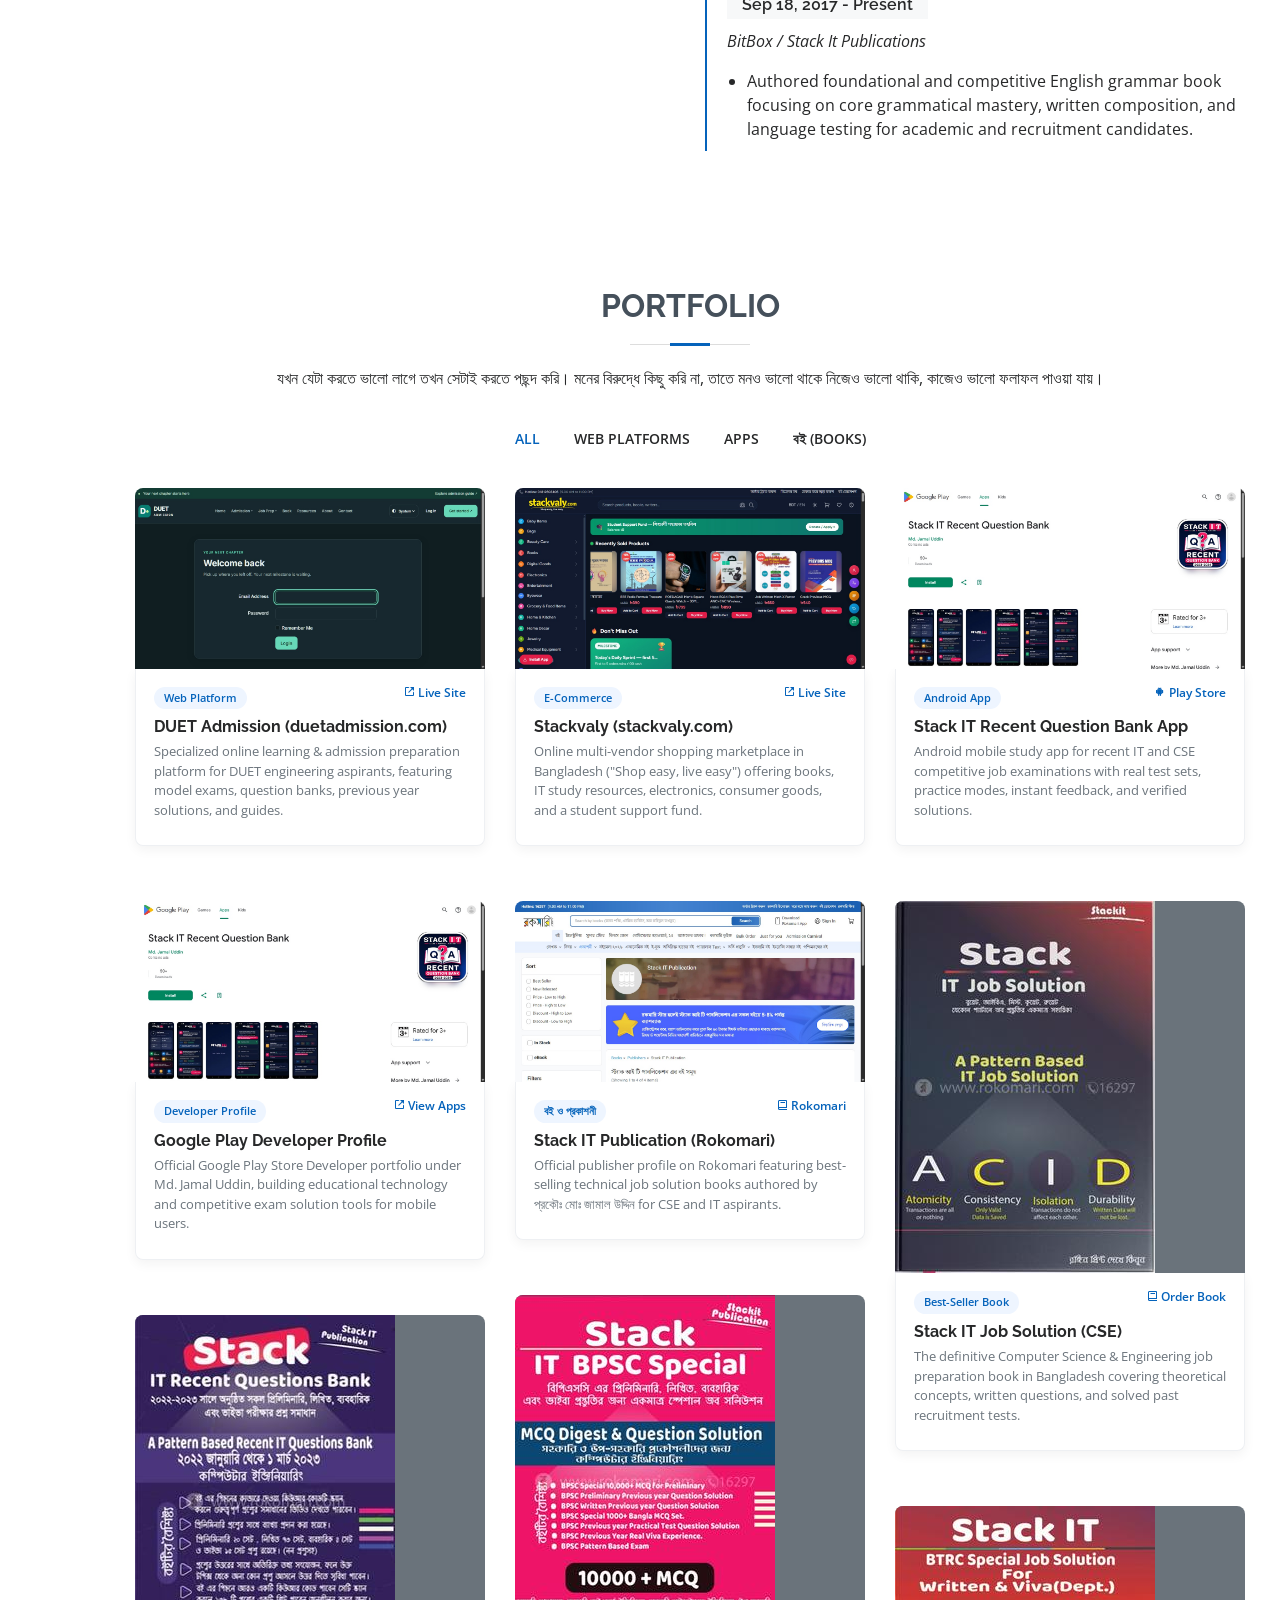
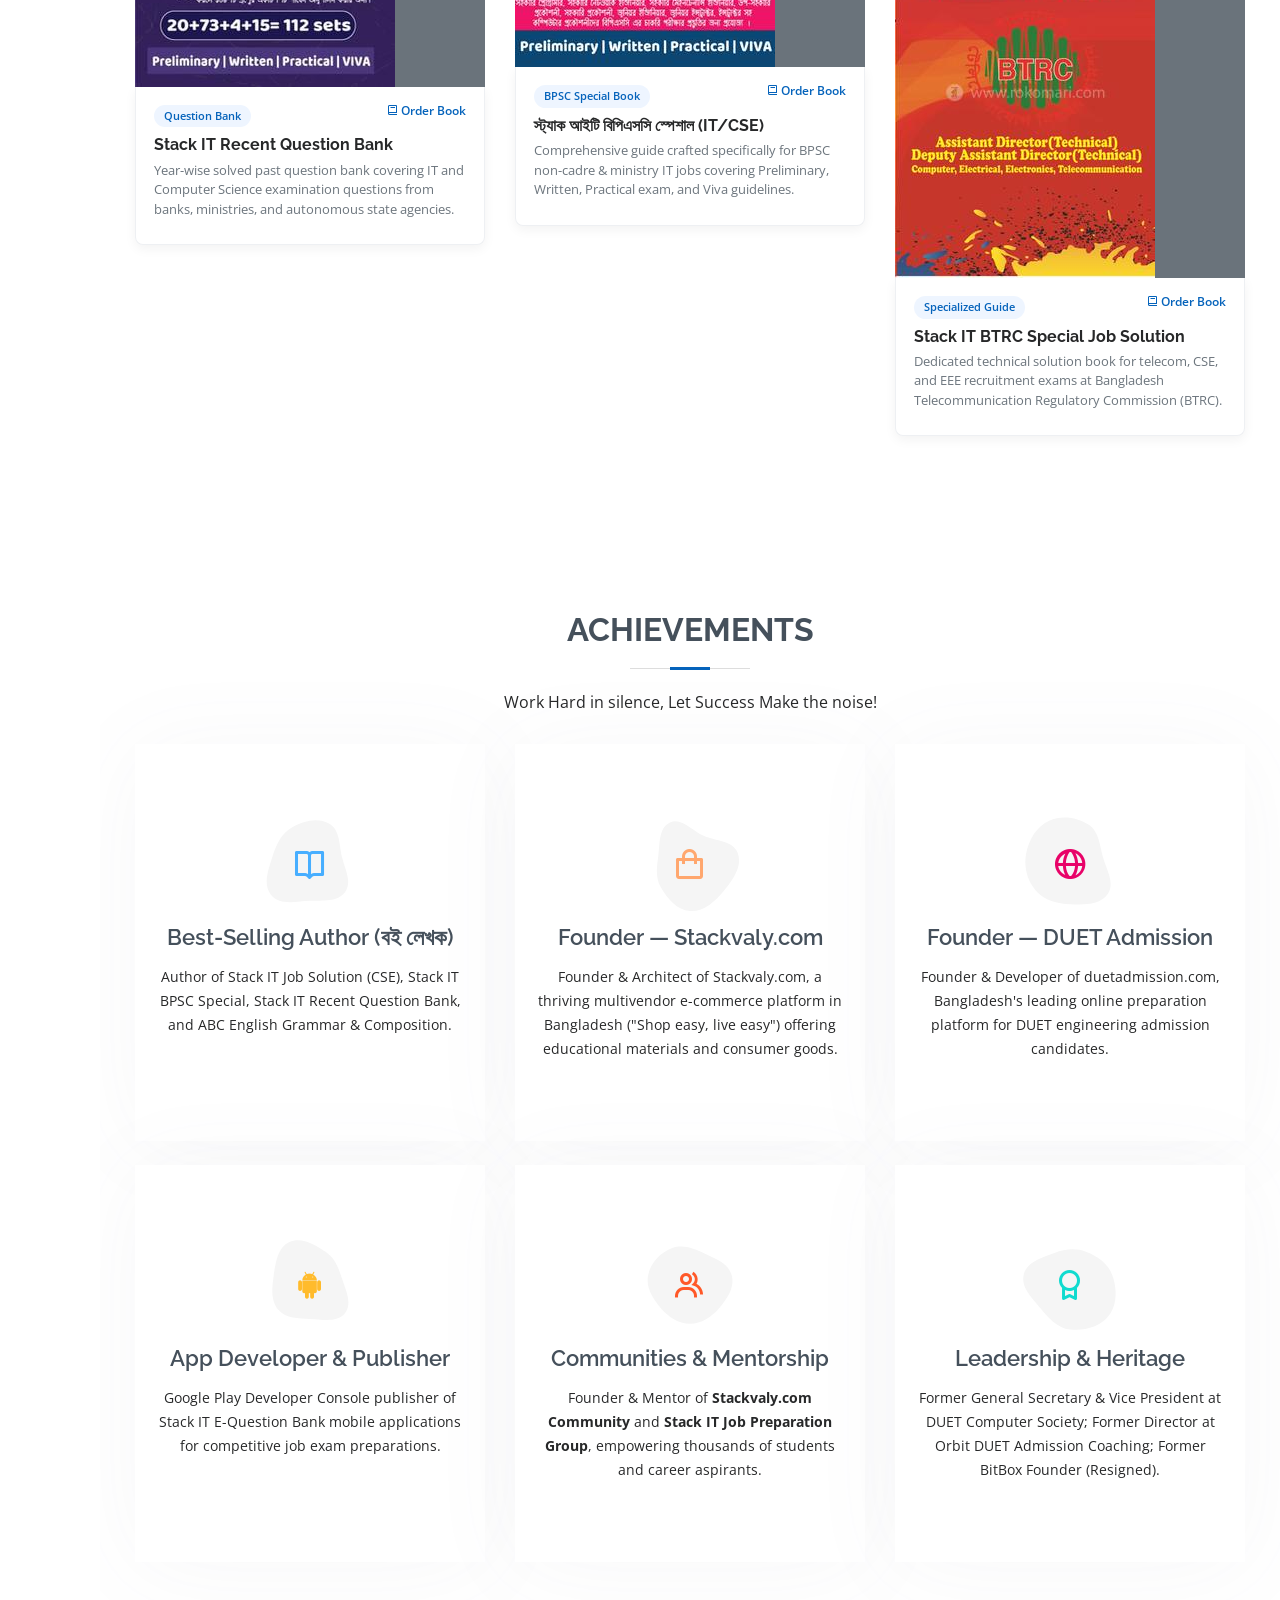
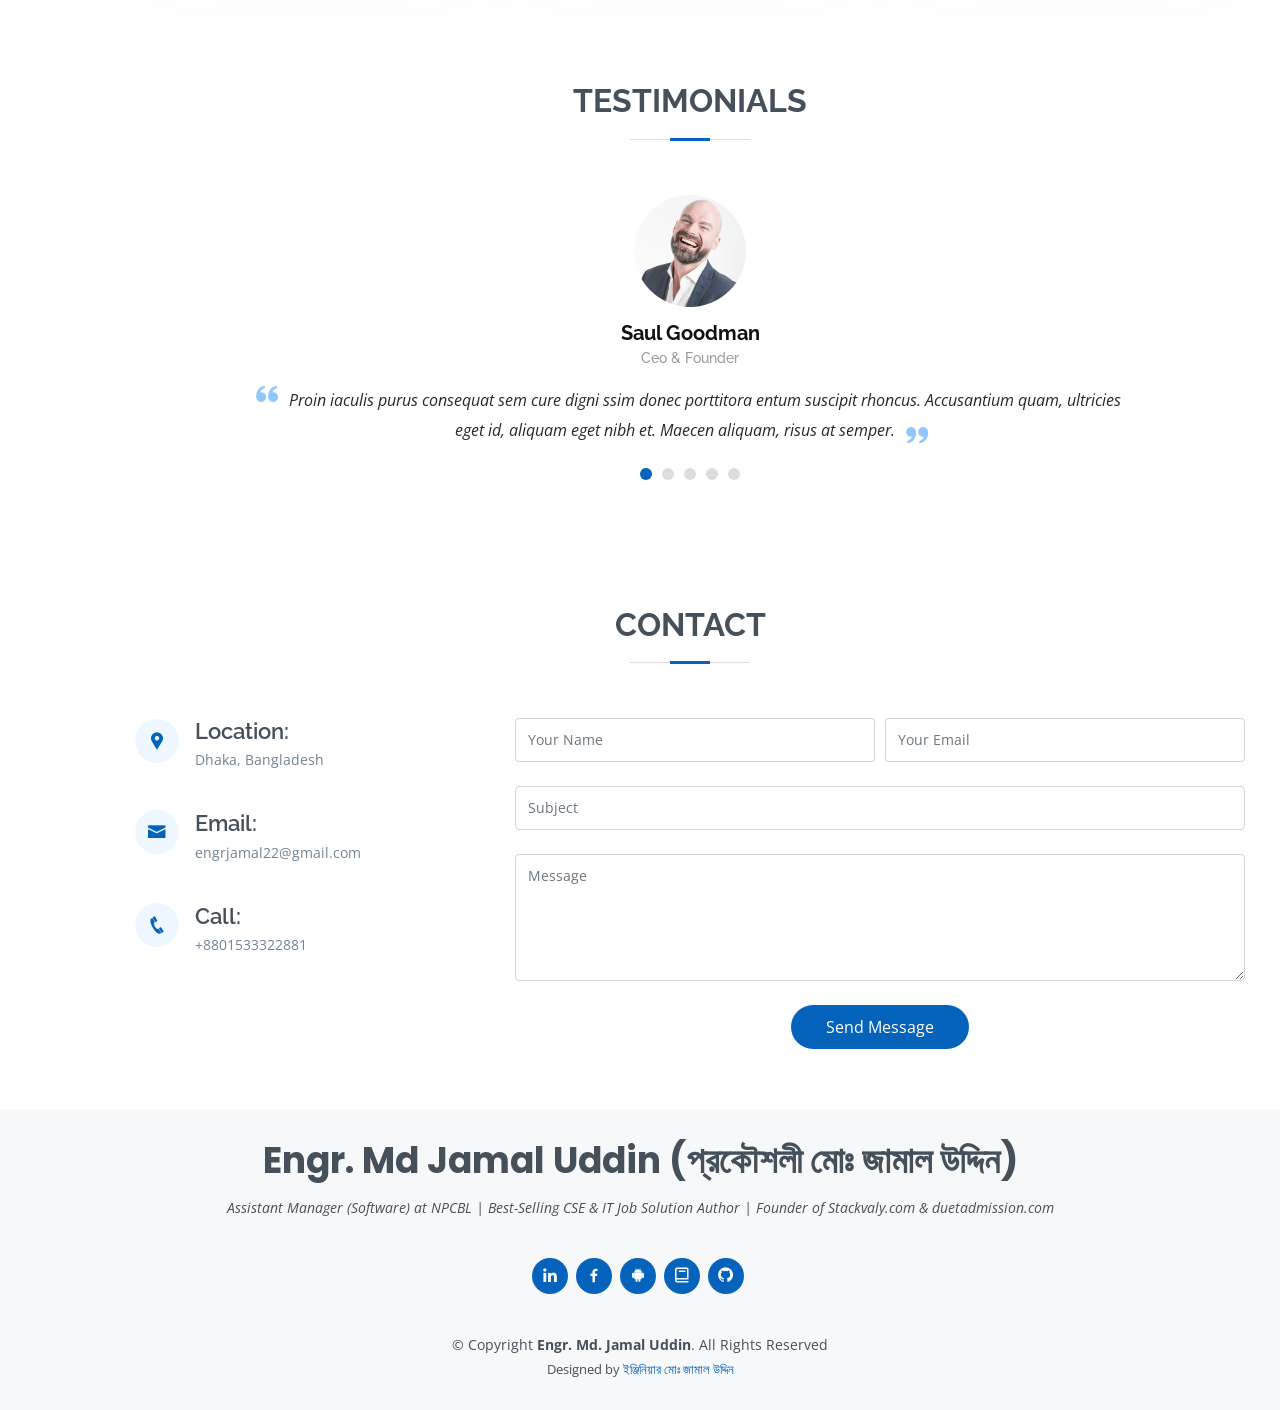
==== commit ab9021c3: "fg" ====
--- a/index.html
+++ b/index.html
@@ -917,14 +917,14 @@
   <!-- ======= Footer ======= -->
   <footer id="footer">
     <div class="container">
-      <h3>ইঞ্জিনিয়ার মোঃ জামাল উদ্দিন</h3>
-      <p>assionate about inspiring and empowering myself to build around common goals to ensure success. </p> 
+      <h3>Engr. Md Jamal Uddin (প্রকৌশলী মোঃ জামাল উদ্দিন)</h3>
+      <p>Assistant Manager (Software) at NPCBL | Best-Selling CSE &amp; IT Job Solution Author | Founder of Stackvaly.com &amp; duetadmission.com</p> 
       <div class="social-links">
-        <a href="#" class="twitter"><i class="bx bxl-twitter"></i></a>
-        <a href="https://www.facebook.com/engrmdjamaluddin22" class="facebook"><i class="bx bxl-facebook"></i></a>
-        <a href="#" class="instagram"><i class="bx bxl-instagram"></i></a>
-        <a href="#" class="google-plus"><i class="bx bxl-skype"></i></a>
-        <a href="https://www.linkedin.com/in/engr-md-jamal-uddin/" class="linkedin"><i class="bx bxl-linkedin"></i></a>
+        <a href="https://www.linkedin.com/in/engr-md-jamal-uddin/" target="_blank" rel="noopener noreferrer" class="linkedin" title="LinkedIn Profile"><i class="bx bxl-linkedin"></i></a>
+        <a href="https://www.facebook.com/engrmdjamaluddin22" target="_blank" rel="noopener noreferrer" class="facebook" title="Facebook Profile"><i class="bx bxl-facebook"></i></a>
+        <a href="https://play.google.com/store/apps/dev?id=6640882542329155470&amp;hl=en" target="_blank" rel="noopener noreferrer" class="google-play" title="Google Play Apps"><i class="bx bxl-android"></i></a>
+        <a href="https://www.rokomari.com/book/publisher/11762/stack-it-publication" target="_blank" rel="noopener noreferrer" class="rokomari" title="Stack IT Books on Rokomari"><i class="bx bx-book"></i></a>
+        <a href="https://github.com/engrjamal" target="_blank" rel="noopener noreferrer" class="github" title="GitHub Profile"><i class="bx bxl-github"></i></a>
       </div>
       <div class="copyright">
         &copy; Copyright <strong><span>Engr. Md. Jamal Uddin</span></strong>. All Rights Reserved
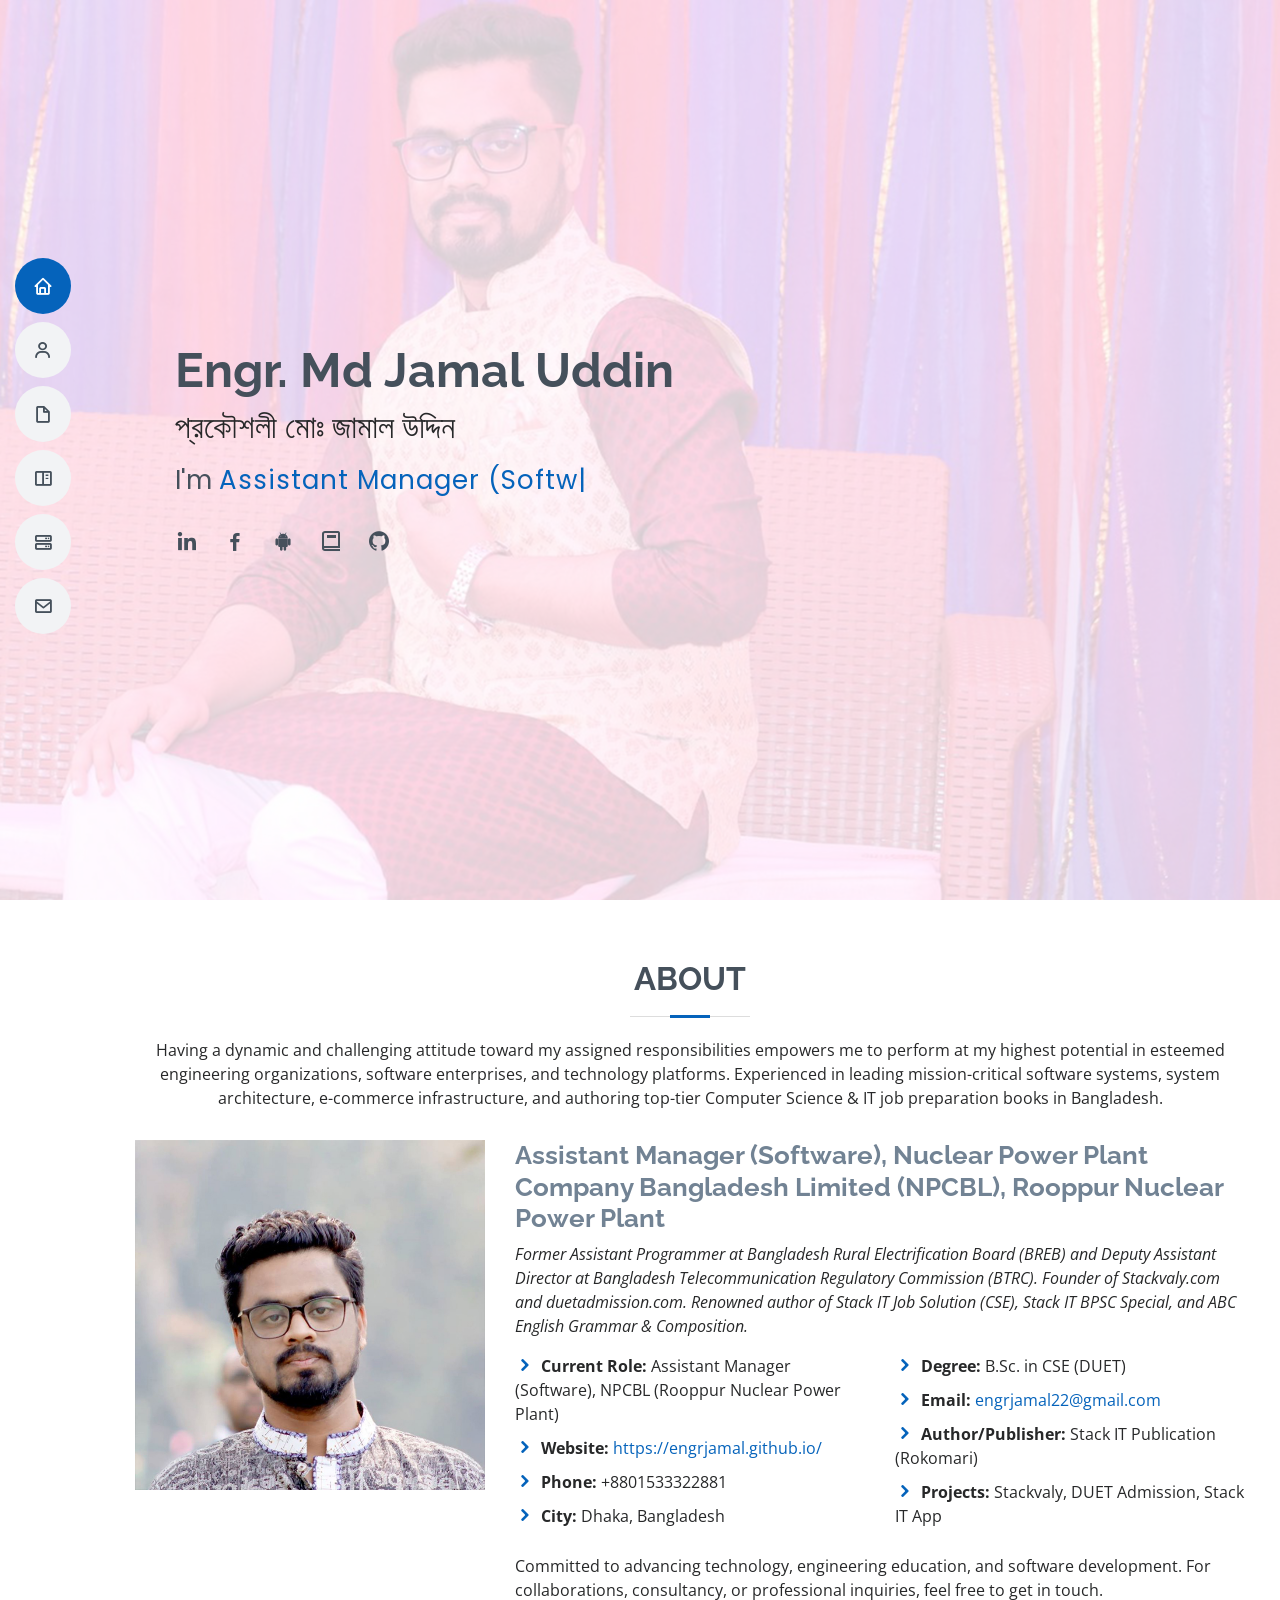
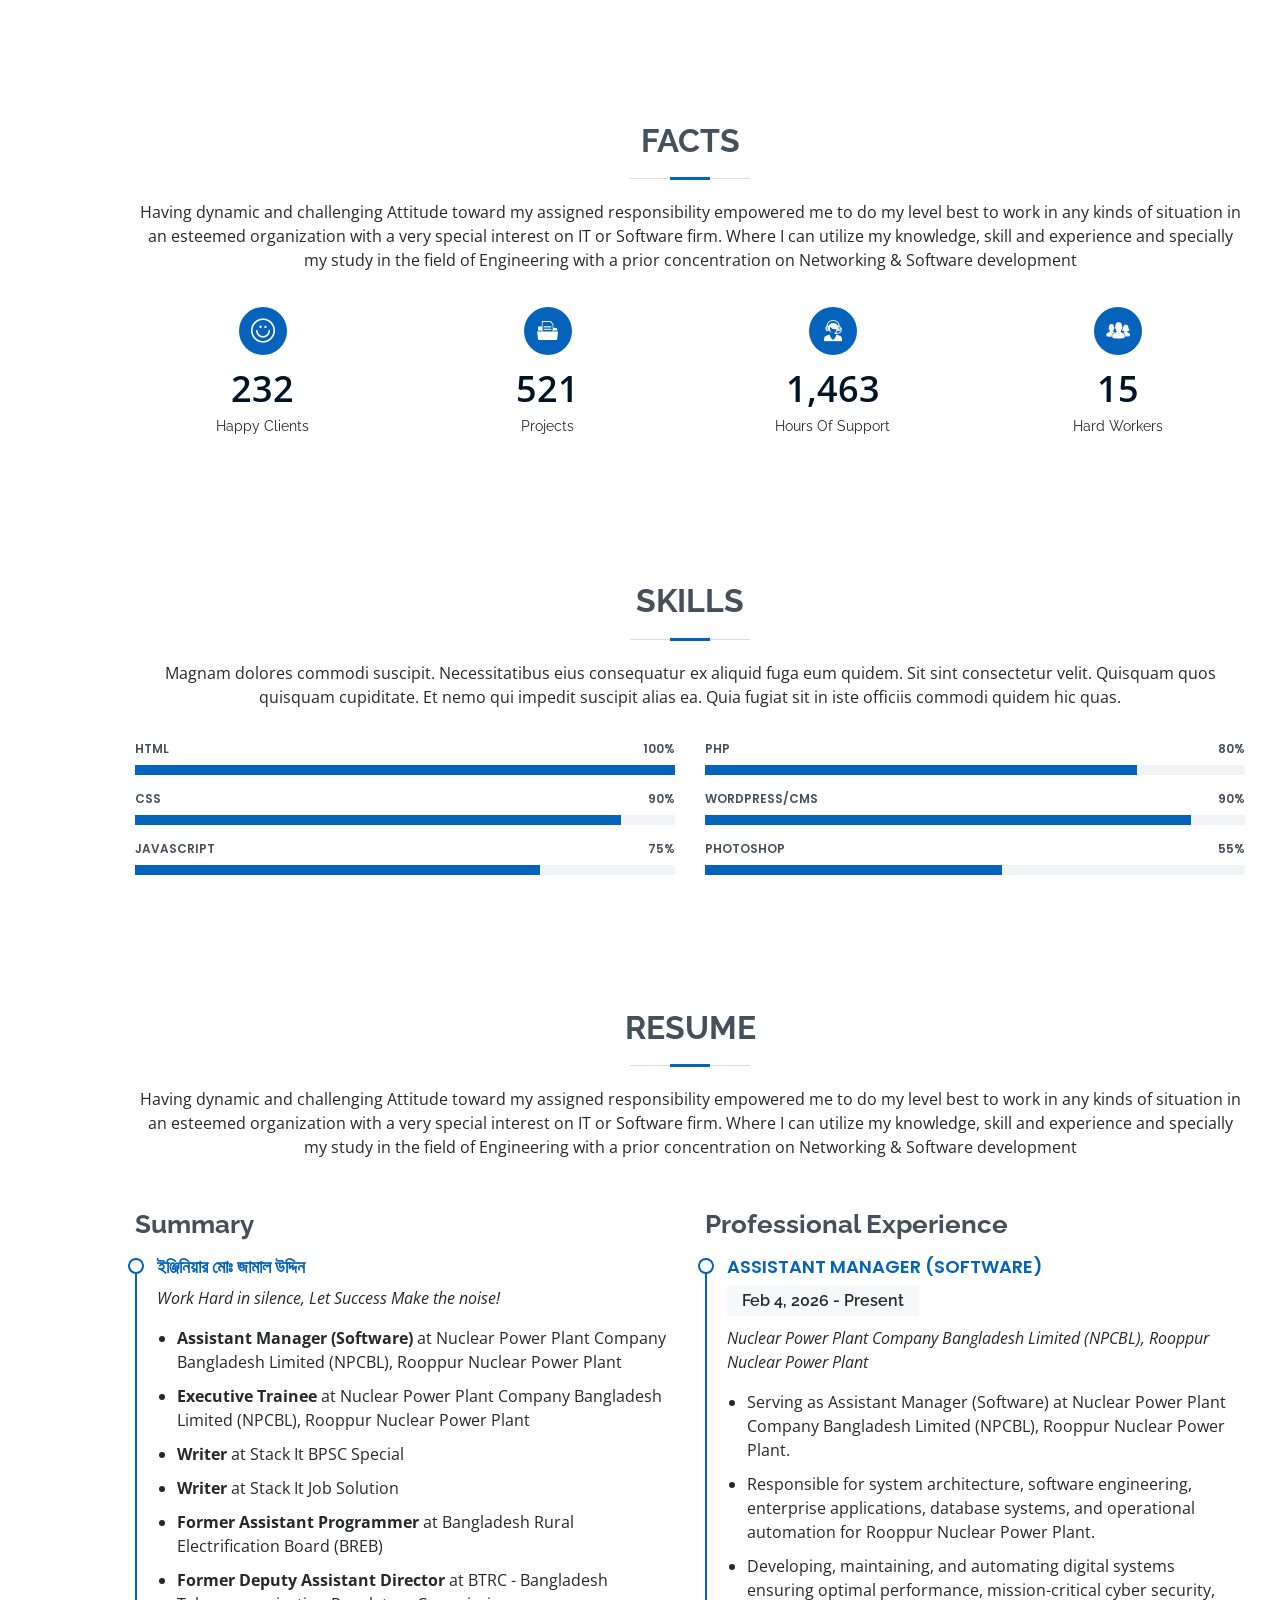
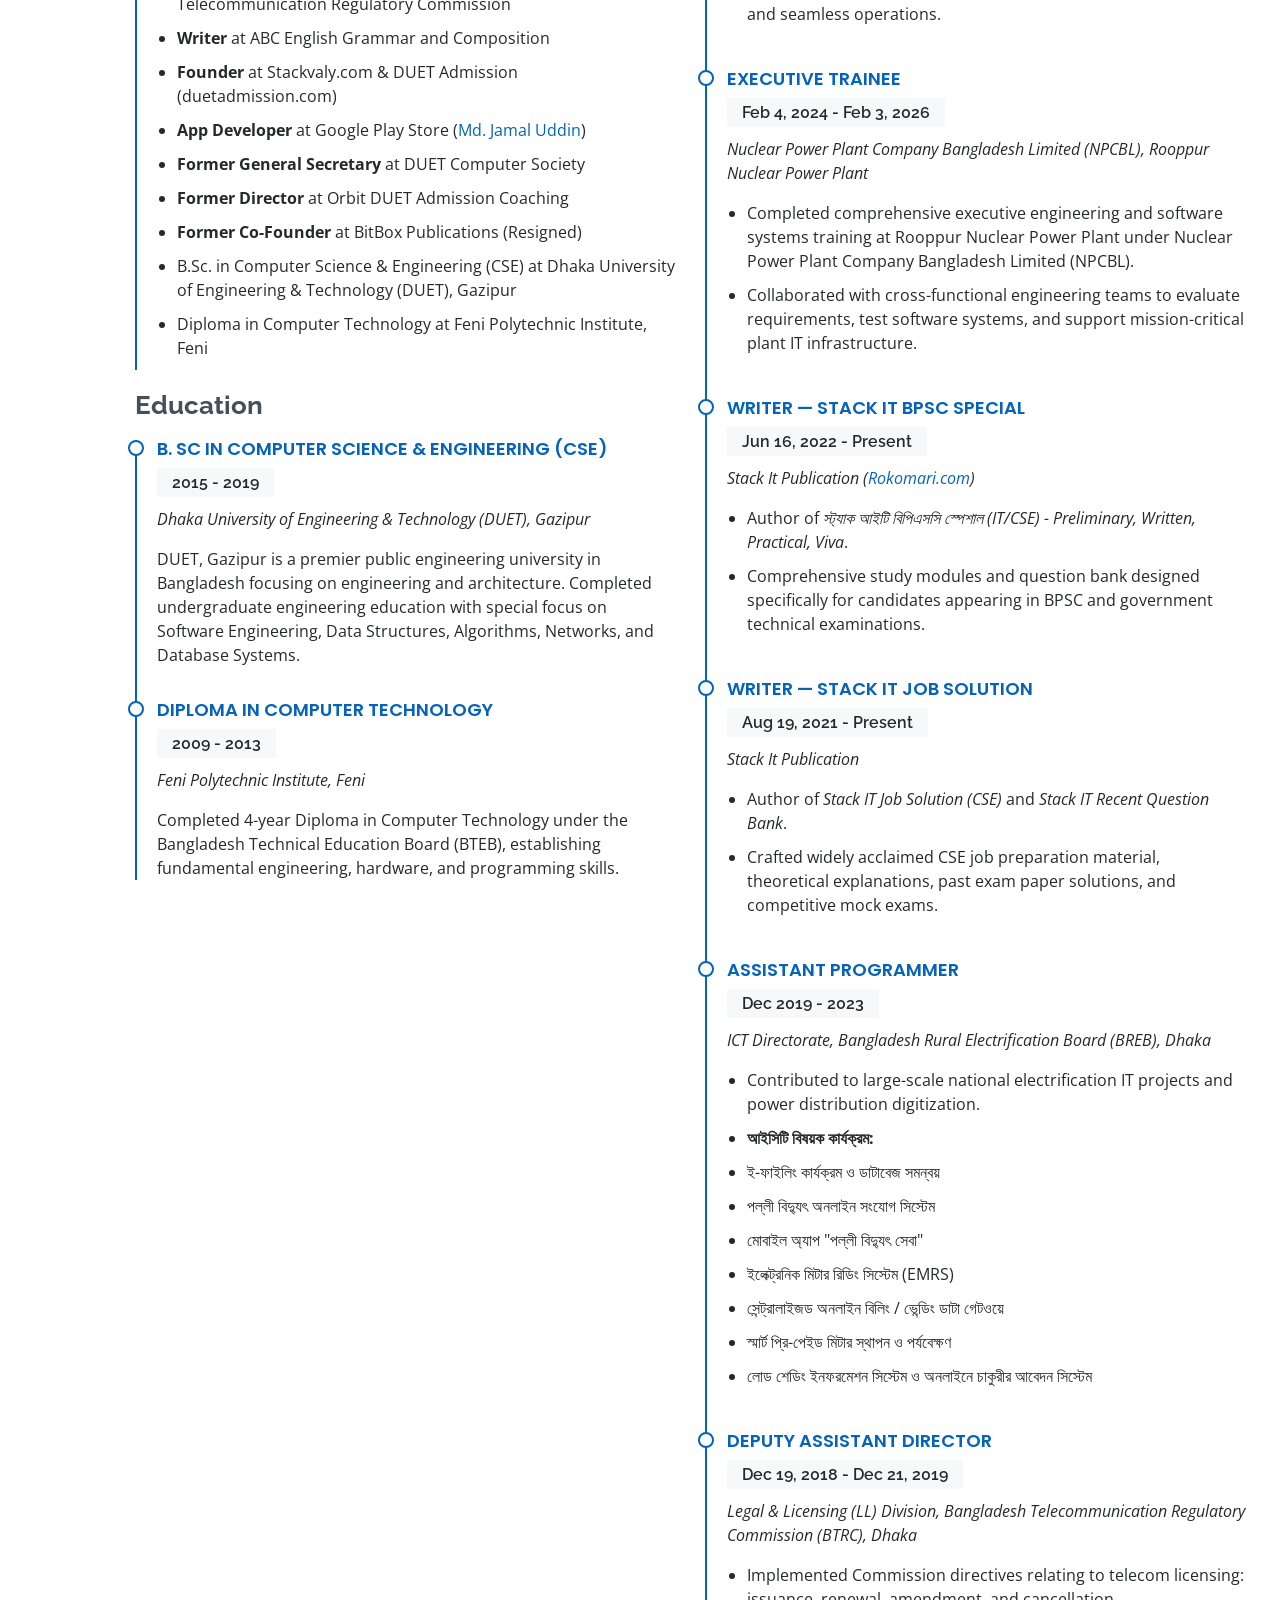
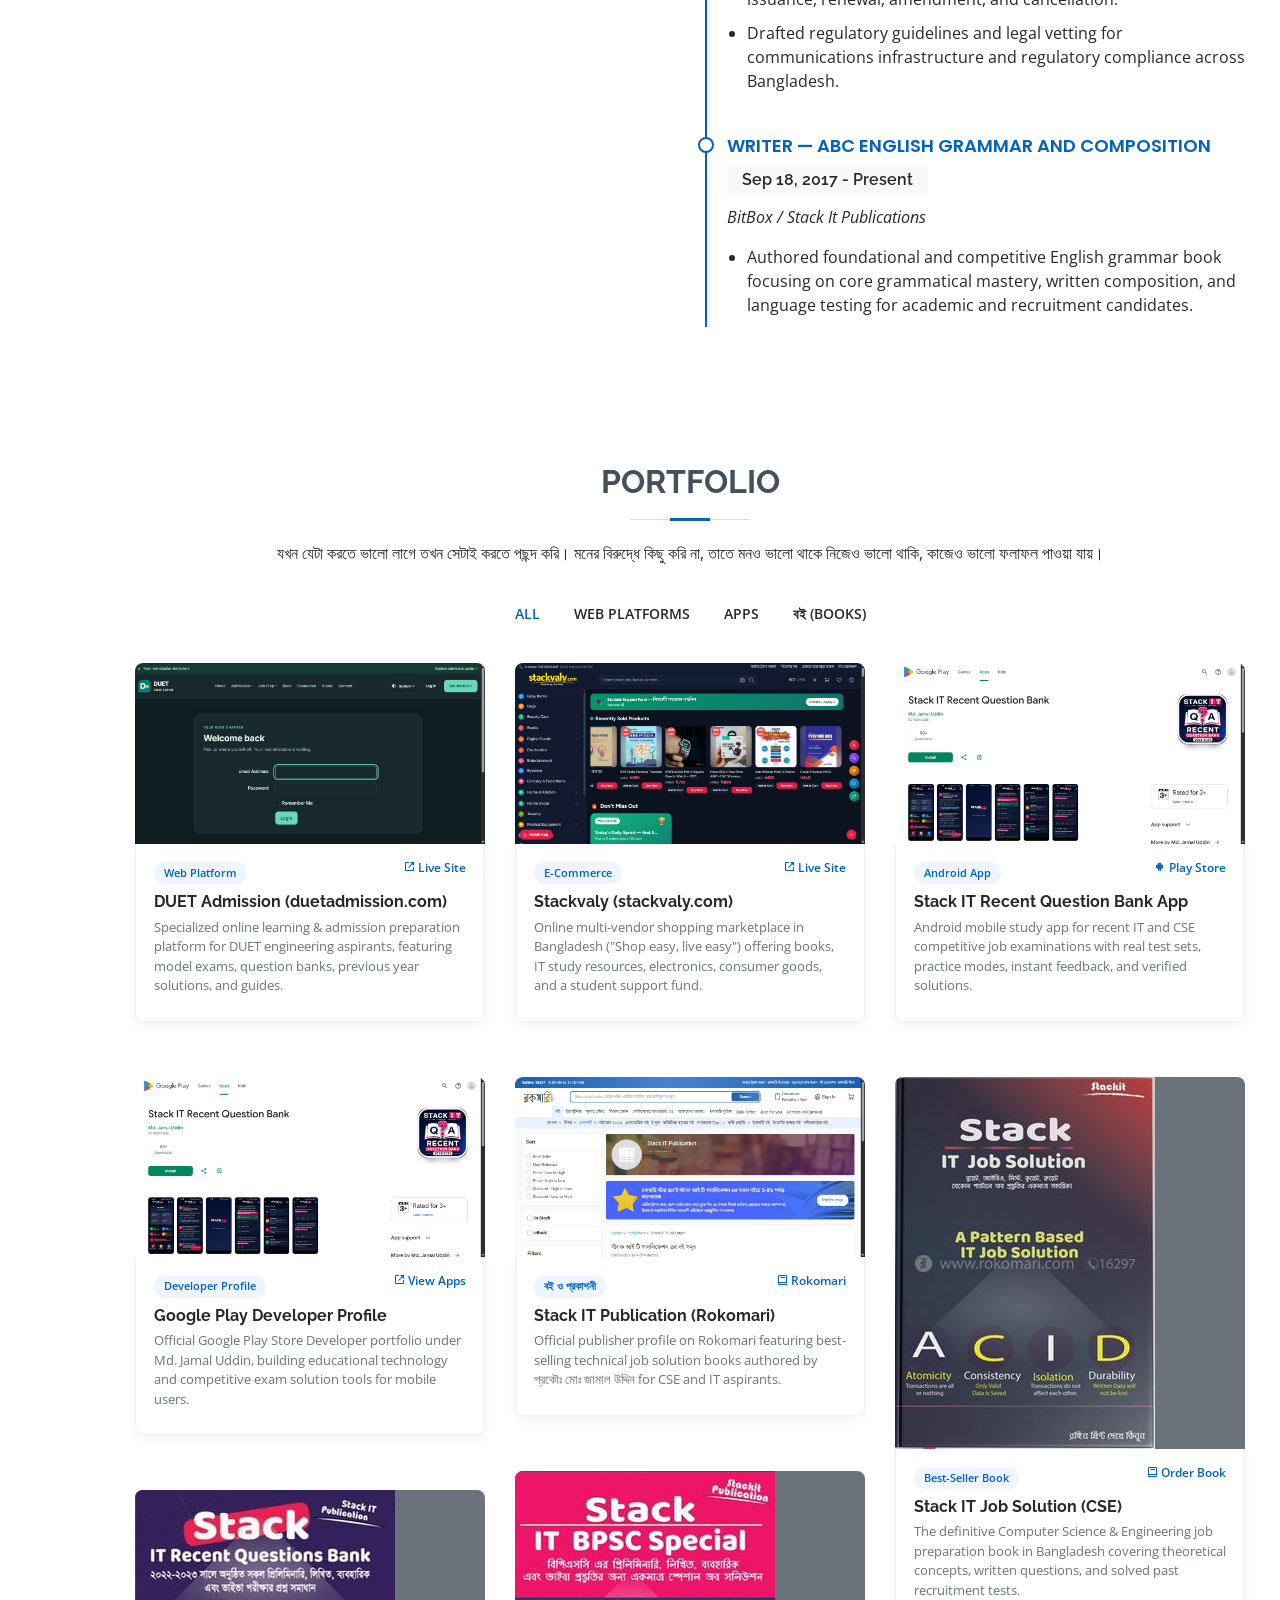
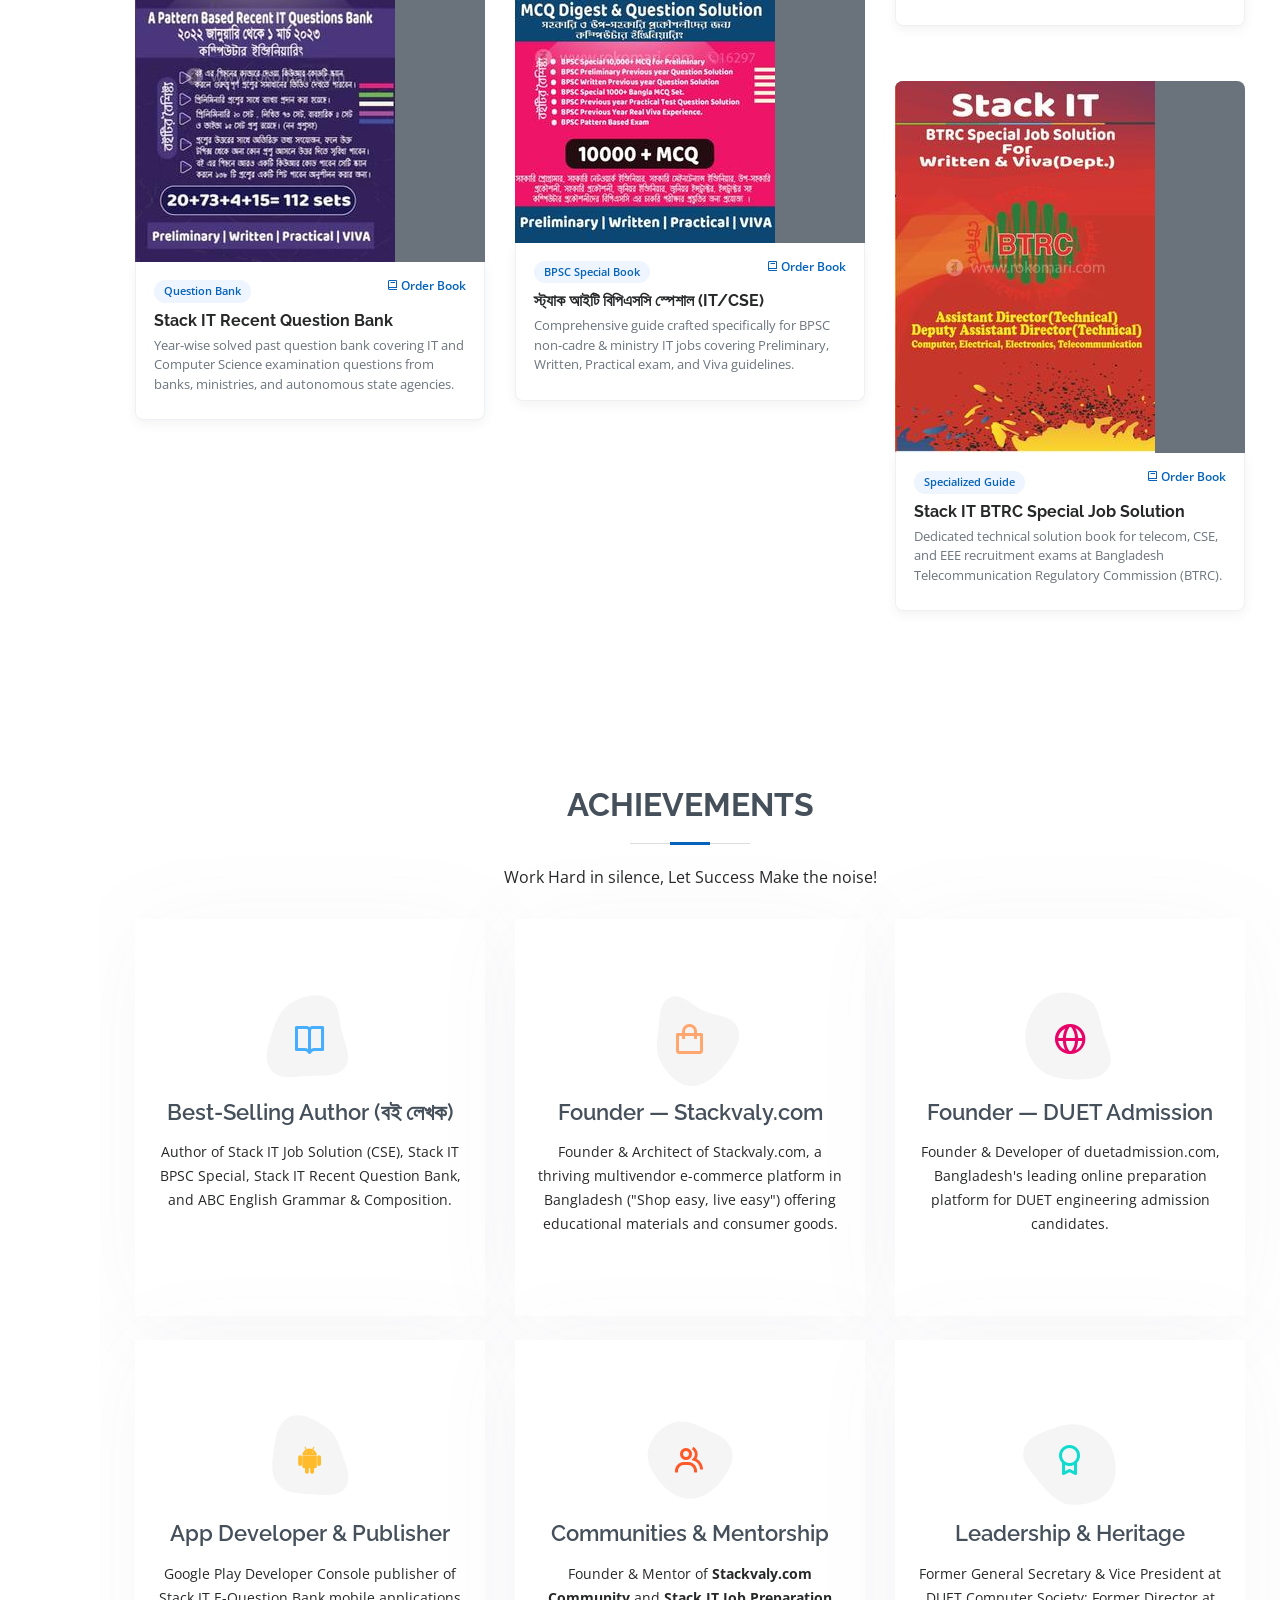
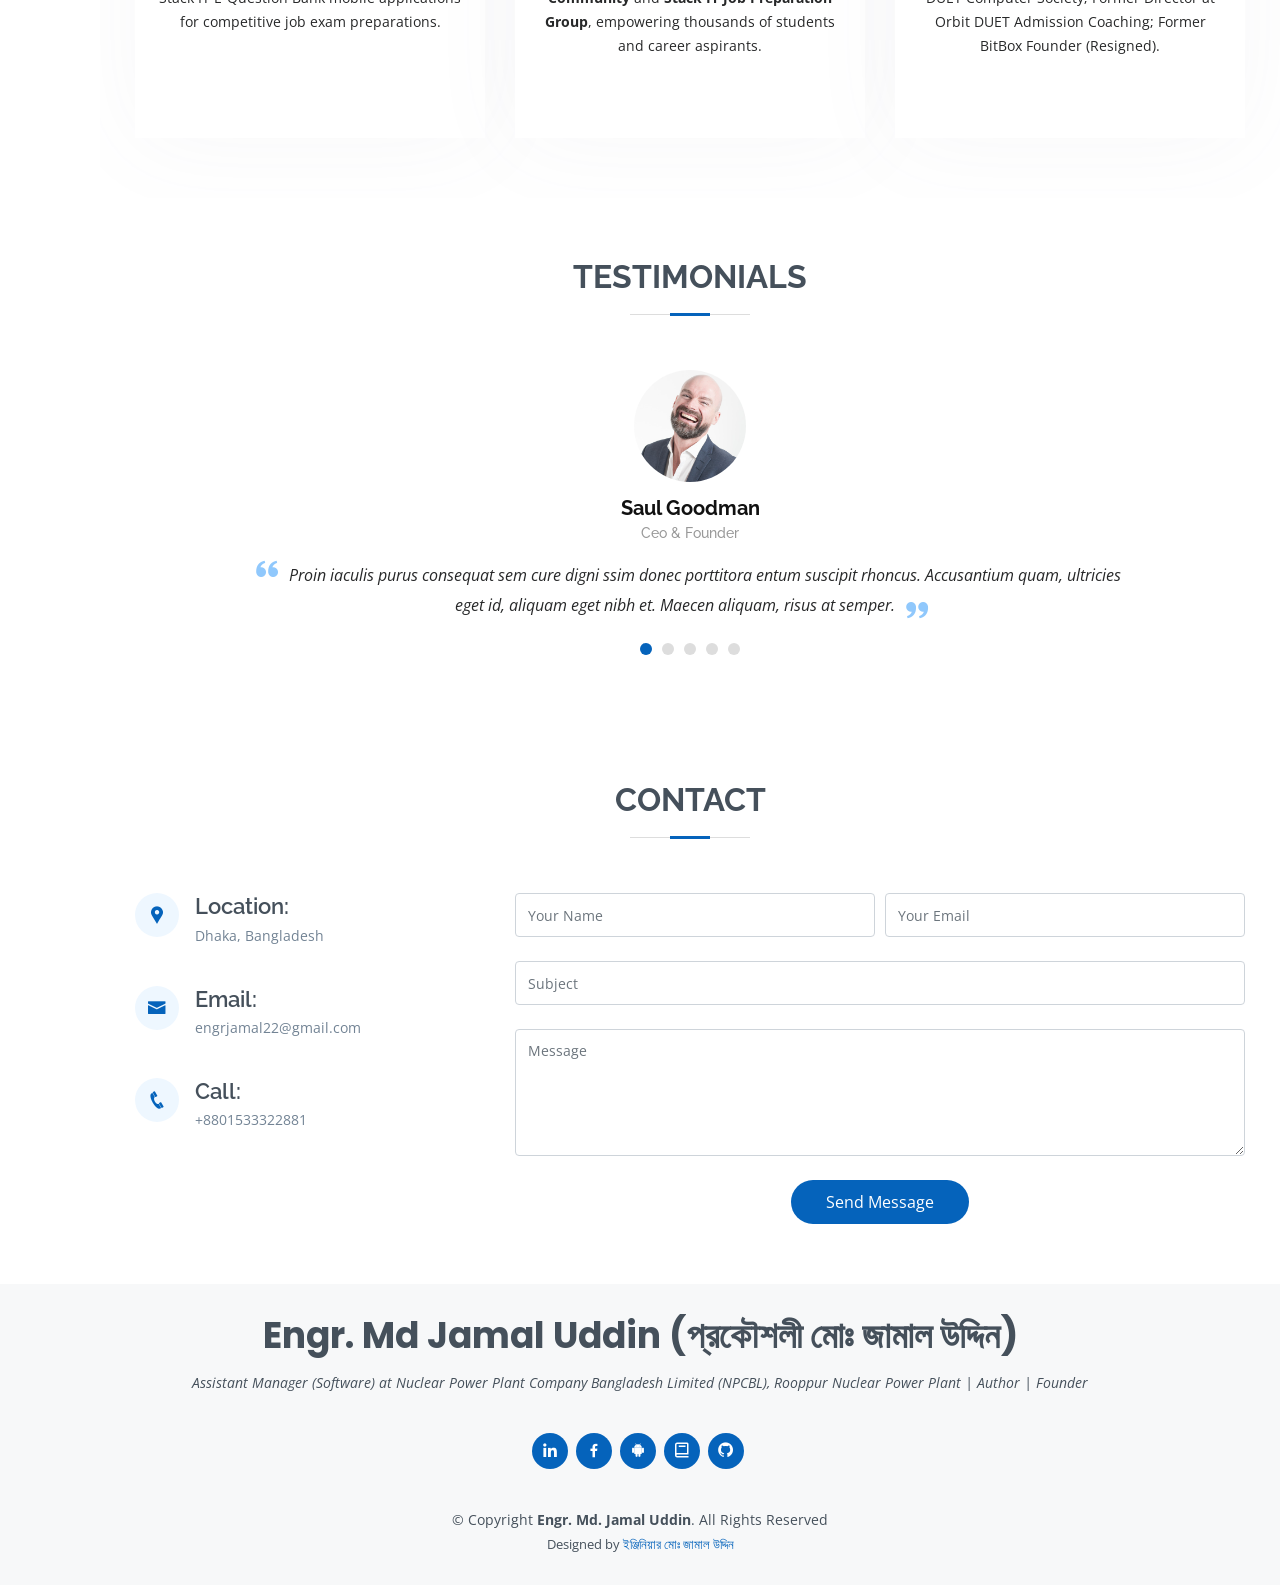
==== commit ab79f29a: "Add Google Search Console verification and update RNPP details" ====
--- a/index.html
+++ b/index.html
@@ -5,12 +5,13 @@
   <meta charset="utf-8">
   <meta content="width=device-width, initial-scale=1.0" name="viewport">
 
-  <title>Engr. Md Jamal Uddin (প্রকৌশলী মোঃ জামাল উদ্দিন) | Assistant Manager (Software) NPCBL, Author &amp; Software Engineer</title>
-  <meta content="Engr. Md Jamal Uddin (প্রকৌশলী মোঃ জামাল উদ্দিন) - Assistant Manager (Software) at NPCBL, former Assistant Programmer at BREB and Deputy Assistant Director at BTRC. Author of Stack IT Job Solution, Stack IT BPSC Special, and ABC English Grammar. Founder of Stackvaly.com and duetadmission.com. Best CSE &amp; IT job preparation book writer and Android app developer in Bangladesh." name="description">
-  <meta content="Engr. Md Jamal Uddin, Engr. Md. Jamal Uddin, Engr Md Jamal Uddin, Md Jamal Uddin, Md. Jamal Uddin, Jamal Uddin, Jamal Uddin DUET, Jamal, Uddin Jamal, Md Jamal, প্রকৌশলী মোঃ জামাল উদ্দিন, ইঞ্জিনিয়ার মোঃ জামাল উদ্দিন, প্রকৌঃ মোঃ জামাল উদ্দিন, জামাল উদ্দিন, মোঃ জামাল উদ্দিন, জামাল, Assistant Manager Software NPCBL, Nuclear Power Plant Company Bangladesh Limited, Executive Trainee NPCBL, Assistant Programmer BREB, Bangladesh Rural Electrification Board, Deputy Assistant Director BTRC, Bangladesh Telecommunication Regulatory Commission, writer, programmer, developer, software engineer, rokomari book seller, stackvaly founder, stackvaly.com, duetadmission.com, DUET Admission, stack it founder, bitbox founder resigned, it job book writer, cse book writer, best cse book writer, it job best writer, stack it job solution, stack it bpsc special, stack it recent question bank, stack it publication, abc english grammar and composition, duet cse, DUET Computer Society" name="keywords">
+  <title>Engr. Md Jamal Uddin (প্রকৌশলী মোঃ জামাল উদ্দিন) | Assistant Manager (Software) NPCBL, Rooppur Nuclear Power Plant</title>
+  <meta content="Engr. Md Jamal Uddin (প্রকৌশলী মোঃ জামাল উদ্দিন) - Assistant Manager (Software) at Nuclear Power Plant Company Bangladesh Limited (NPCBL), Rooppur Nuclear Power Plant. Former Assistant Programmer at BREB and Deputy Assistant Director at BTRC. Author of Stack IT Job Solution, Stack IT BPSC Special, and ABC English Grammar. Founder of Stackvaly.com and duetadmission.com." name="description">
+  <meta content="Engr. Md Jamal Uddin, Engr. Md. Jamal Uddin, Engr Md Jamal Uddin, Md Jamal Uddin, Md. Jamal Uddin, Jamal Uddin, Jamal Uddin DUET, Jamal, Uddin Jamal, Md Jamal, প্রকৌশলী মোঃ জামাল উদ্দিন, ইঞ্জিনিয়ার মোঃ জামাল উদ্দিন, প্রকৌঃ মোঃ জামাল উদ্দিন, জামাল উদ্দিন, মোঃ জামাল উদ্দিন, জামাল, Assistant Manager Software NPCBL, Nuclear Power Plant Company Bangladesh Limited, Rooppur Nuclear Power Plant, RNPP, রূপপুর পারমাণবিক বিদ্যুৎ কেন্দ্র, Executive Trainee NPCBL, Assistant Programmer BREB, Bangladesh Rural Electrification Board, Deputy Assistant Director BTRC, Bangladesh Telecommunication Regulatory Commission, writer, programmer, developer, software engineer, rokomari book seller, stackvaly founder, stackvaly.com, duetadmission.com, DUET Admission, stack it founder, bitbox founder resigned, it job book writer, cse book writer, best cse book writer, it job best writer, stack it job solution, stack it bpsc special, stack it recent question bank, stack it publication, abc english grammar and composition, duet cse, DUET Computer Society" name="keywords">
   <meta name="author" content="Engr. Md Jamal Uddin (প্রকৌশলী মোঃ জামাল উদ্দিন)">
   <meta name="robots" content="index, follow, max-image-preview:large, max-snippet:-1, max-video-preview:-1">
   <link rel="canonical" href="https://engrjamal.github.io/">
+  <meta name="google-site-verification" content="google1cbdbe7d9a8e4002">
 
   <!-- Open Graph / Facebook -->
   <meta property="og:type" content="profile">
@@ -18,7 +19,7 @@
   <meta property="og:locale:alternate" content="bn_BD">
   <meta property="og:url" content="https://engrjamal.github.io/">
   <meta property="og:title" content="Engr. Md Jamal Uddin (প্রকৌশলী মোঃ জামাল উদ্দিন) | Official Website">
-  <meta property="og:description" content="Assistant Manager (Software) at NPCBL, former Assistant Programmer at BREB &amp; Deputy Assistant Director at BTRC. Best-selling CSE &amp; IT Job Solution Author, Founder of Stackvaly.com &amp; duetadmission.com.">
+  <meta property="og:description" content="Assistant Manager (Software) at Nuclear Power Plant Company Bangladesh Limited (NPCBL), Rooppur Nuclear Power Plant. Former BREB Assistant Programmer &amp; BTRC Deputy Assistant Director. Best-selling CSE &amp; IT Job Solution Author, Founder of Stackvaly &amp; duetadmission.com.">
   <meta property="og:image" content="https://engrjamal.github.io/assets/img/profile-img.jpg">
   <meta property="og:site_name" content="Engr. Md Jamal Uddin">
   <meta property="profile:first_name" content="Jamal">
@@ -29,7 +30,7 @@
   <meta name="twitter:card" content="summary_large_image">
   <meta name="twitter:url" content="https://engrjamal.github.io/">
   <meta name="twitter:title" content="Engr. Md Jamal Uddin (প্রকৌশলী মোঃ জামাল উদ্দিন)">
-  <meta name="twitter:description" content="Assistant Manager (Software) at NPCBL, Author of Stack IT Job Solution &amp; BPSC Special, Founder of Stackvaly.com &amp; duetadmission.com.">
+  <meta name="twitter:description" content="Assistant Manager (Software) at NPCBL, Rooppur Nuclear Power Plant. Author of Stack IT Job Solution &amp; BPSC Special, Founder of Stackvaly.com &amp; duetadmission.com.">
   <meta name="twitter:image" content="https://engrjamal.github.io/assets/img/profile-img.jpg">
 
   <!-- Schema.org JSON-LD Structured Data for Search Engines -->
@@ -58,7 +59,7 @@
         "jobTitle": "Assistant Manager (Software)",
         "worksFor": {
           "@type": "Organization",
-          "name": "Nuclear Power Plant Company Bangladesh Limited (NPCBL)"
+          "name": "Nuclear Power Plant Company Bangladesh Limited (NPCBL), Rooppur Nuclear Power Plant"
         },
         "alumniOf": [
           {
@@ -87,9 +88,9 @@
           "Web Application Development",
           "Android Mobile Apps",
           "E-Commerce Architecture",
-          "Enterprise Software Systems"
+          "Nuclear Power Plant IT & Software Systems"
         ],
-        "description": "Engr. Md Jamal Uddin (প্রকৌশলী মোঃ জামাল উদ্দিন) is an Assistant Manager (Software) at Nuclear Power Plant Company Bangladesh Limited (NPCBL), former Assistant Programmer at Bangladesh Rural Electrification Board (BREB), and former Deputy Assistant Director at BTRC. Author of Stack IT Job Solution, Stack IT BPSC Special, and ABC English Grammar and Composition. Founder of Stackvaly.com and duetadmission.com."
+        "description": "Engr. Md Jamal Uddin (প্রকৌশলী মোঃ জামাল উদ্দিন) is an Assistant Manager (Software) at Nuclear Power Plant Company Bangladesh Limited (NPCBL), Rooppur Nuclear Power Plant. Former Assistant Programmer at Bangladesh Rural Electrification Board (BREB), and former Deputy Assistant Director at BTRC. Author of Stack IT Job Solution, Stack IT BPSC Special, and ABC English Grammar and Composition. Founder of Stackvaly.com and duetadmission.com."
       },
       {
         "@type": "WebSite",
@@ -184,14 +185,14 @@
             <img src="assets/img/profile-img.jpg" class="img-fluid" alt="Engr. Md Jamal Uddin - Assistant Manager (Software) NPCBL">
           </div>
           <div class="col-lg-8 pt-4 pt-lg-0 content">
-            <h3>Assistant Manager (Software), Nuclear Power Plant Company Bangladesh Limited (NPCBL)</h3>
+            <h3>Assistant Manager (Software), Nuclear Power Plant Company Bangladesh Limited (NPCBL), Rooppur Nuclear Power Plant</h3>
             <p class="font-italic">
               Former Assistant Programmer at Bangladesh Rural Electrification Board (BREB) and Deputy Assistant Director at Bangladesh Telecommunication Regulatory Commission (BTRC). Founder of Stackvaly.com and duetadmission.com. Renowned author of Stack IT Job Solution (CSE), Stack IT BPSC Special, and ABC English Grammar &amp; Composition.
             </p>
             <div class="row">
               <div class="col-lg-6">
                 <ul>
-                  <li><i class="icofont-rounded-right"></i> <strong>Current Role:</strong> Assistant Manager (Software), NPCBL</li>
+                  <li><i class="icofont-rounded-right"></i> <strong>Current Role:</strong> Assistant Manager (Software), NPCBL (Rooppur Nuclear Power Plant)</li>
                   <li><i class="icofont-rounded-right"></i> <strong>Website:</strong> <a href="https://engrjamal.github.io/">https://engrjamal.github.io/</a></li>
                   <li><i class="icofont-rounded-right"></i> <strong>Phone:</strong> +8801533322881</li>
                   <li><i class="icofont-rounded-right"></i> <strong>City:</strong> Dhaka, Bangladesh</li>
@@ -345,8 +346,8 @@
               <h4>ইঞ্জিনিয়ার মোঃ জামাল উদ্দিন</h4> 
               <p><em>Work Hard in silence, Let Success Make the noise!</em></p>
               <ul>
-                <li><strong>Assistant Manager (Software)</strong> at Nuclear Power Plant Company Bangladesh Limited (NPCBL)</li>
-                <li><strong>Executive Trainee</strong> at Nuclear Power Plant Company Bangladesh Limited (NPCBL)</li>
+                <li><strong>Assistant Manager (Software)</strong> at Nuclear Power Plant Company Bangladesh Limited (NPCBL), Rooppur Nuclear Power Plant</li>
+                <li><strong>Executive Trainee</strong> at Nuclear Power Plant Company Bangladesh Limited (NPCBL), Rooppur Nuclear Power Plant</li>
                 <li><strong>Writer</strong> at Stack It BPSC Special</li>
                 <li><strong>Writer</strong> at Stack It Job Solution</li>
                 <li><strong>Former Assistant Programmer</strong> at Bangladesh Rural Electrification Board (BREB)</li>
@@ -382,21 +383,21 @@
             <div class="resume-item">
               <h4>Assistant Manager (Software)</h4>
               <h5>Feb 4, 2026 - Present</h5>
-              <p><em>Nuclear Power Plant Company Bangladesh Limited (NPCBL)</em></p>
+              <p><em>Nuclear Power Plant Company Bangladesh Limited (NPCBL), Rooppur Nuclear Power Plant</em></p>
               <ul>
-                <li>Serving as Assistant Manager (Software) in Bangladesh's apex nuclear power enterprise.</li>
-                <li>Overseeing system architecture, mission-critical software engineering, software lifecycle, and IT infrastructure operations.</li>
-                <li>Developing, maintaining, and automating digital systems ensuring optimal performance, enterprise cyber safety, and seamless operations.</li>
+                <li>Serving as Assistant Manager (Software) at Nuclear Power Plant Company Bangladesh Limited (NPCBL), Rooppur Nuclear Power Plant.</li>
+                <li>Responsible for system architecture, software engineering, enterprise applications, database systems, and operational automation for Rooppur Nuclear Power Plant.</li>
+                <li>Developing, maintaining, and automating digital systems ensuring optimal performance, mission-critical cyber security, and seamless operations.</li>
               </ul>
             </div>
 
             <div class="resume-item">
               <h4>Executive Trainee</h4>
               <h5>Feb 4, 2024 - Feb 3, 2026</h5>
-              <p><em>Nuclear Power Plant Company Bangladesh Limited (NPCBL)</em></p>
+              <p><em>Nuclear Power Plant Company Bangladesh Limited (NPCBL), Rooppur Nuclear Power Plant</em></p>
               <ul>
-                <li>Underwent specialized professional engineering and operational systems training in nuclear power IT environments.</li>
-                <li>Collaborated with cross-functional engineering teams to design, evaluate, and test enterprise software architectures.</li>
+                <li>Completed comprehensive executive engineering and software systems training at Rooppur Nuclear Power Plant under Nuclear Power Plant Company Bangladesh Limited (NPCBL).</li>
+                <li>Collaborated with cross-functional engineering teams to evaluate requirements, test software systems, and support mission-critical plant IT infrastructure.</li>
               </ul>
             </div>
 
@@ -918,7 +919,7 @@
   <footer id="footer">
     <div class="container">
       <h3>Engr. Md Jamal Uddin (প্রকৌশলী মোঃ জামাল উদ্দিন)</h3>
-      <p>Assistant Manager (Software) at NPCBL | Best-Selling CSE &amp; IT Job Solution Author | Founder of Stackvaly.com &amp; duetadmission.com</p> 
+      <p>Assistant Manager (Software) at Nuclear Power Plant Company Bangladesh Limited (NPCBL), Rooppur Nuclear Power Plant | Author | Founder</p> 
       <div class="social-links">
         <a href="https://www.linkedin.com/in/engr-md-jamal-uddin/" target="_blank" rel="noopener noreferrer" class="linkedin" title="LinkedIn Profile"><i class="bx bxl-linkedin"></i></a>
         <a href="https://www.facebook.com/engrmdjamaluddin22" target="_blank" rel="noopener noreferrer" class="facebook" title="Facebook Profile"><i class="bx bxl-facebook"></i></a>
